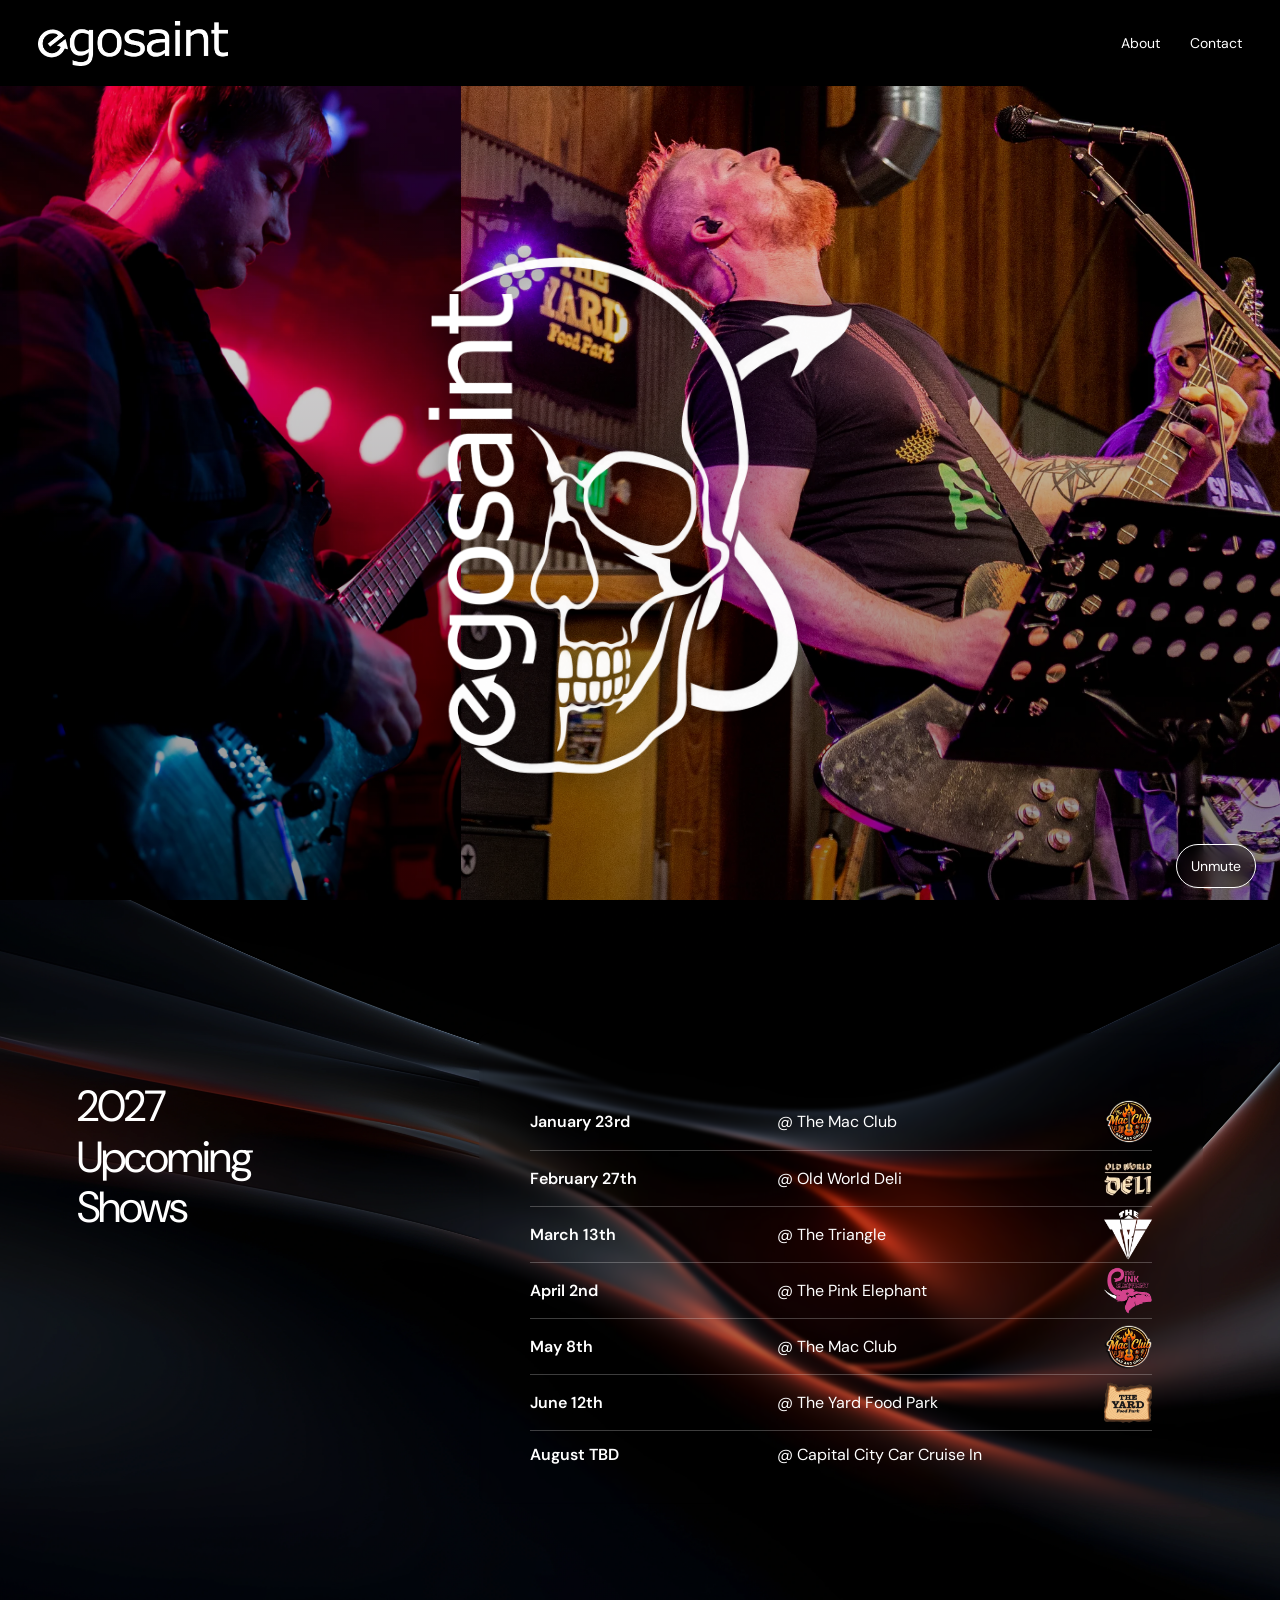
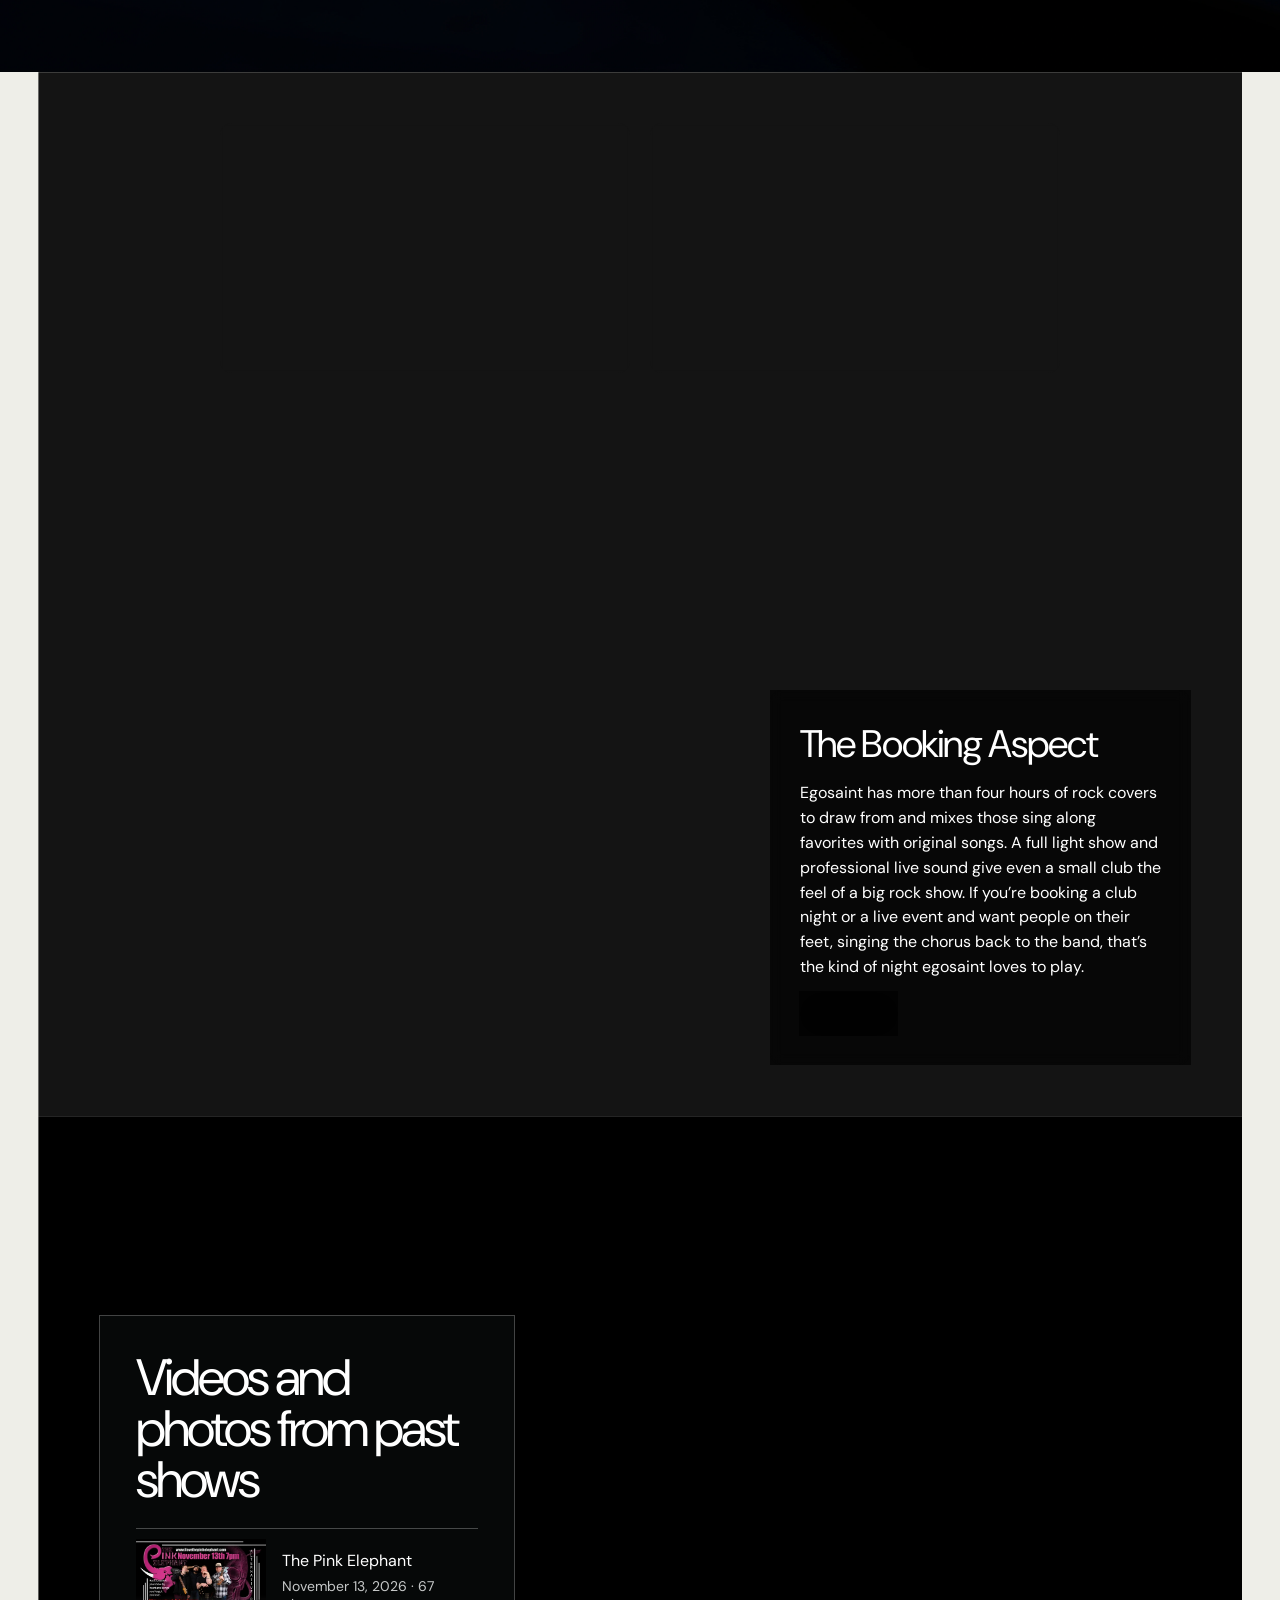
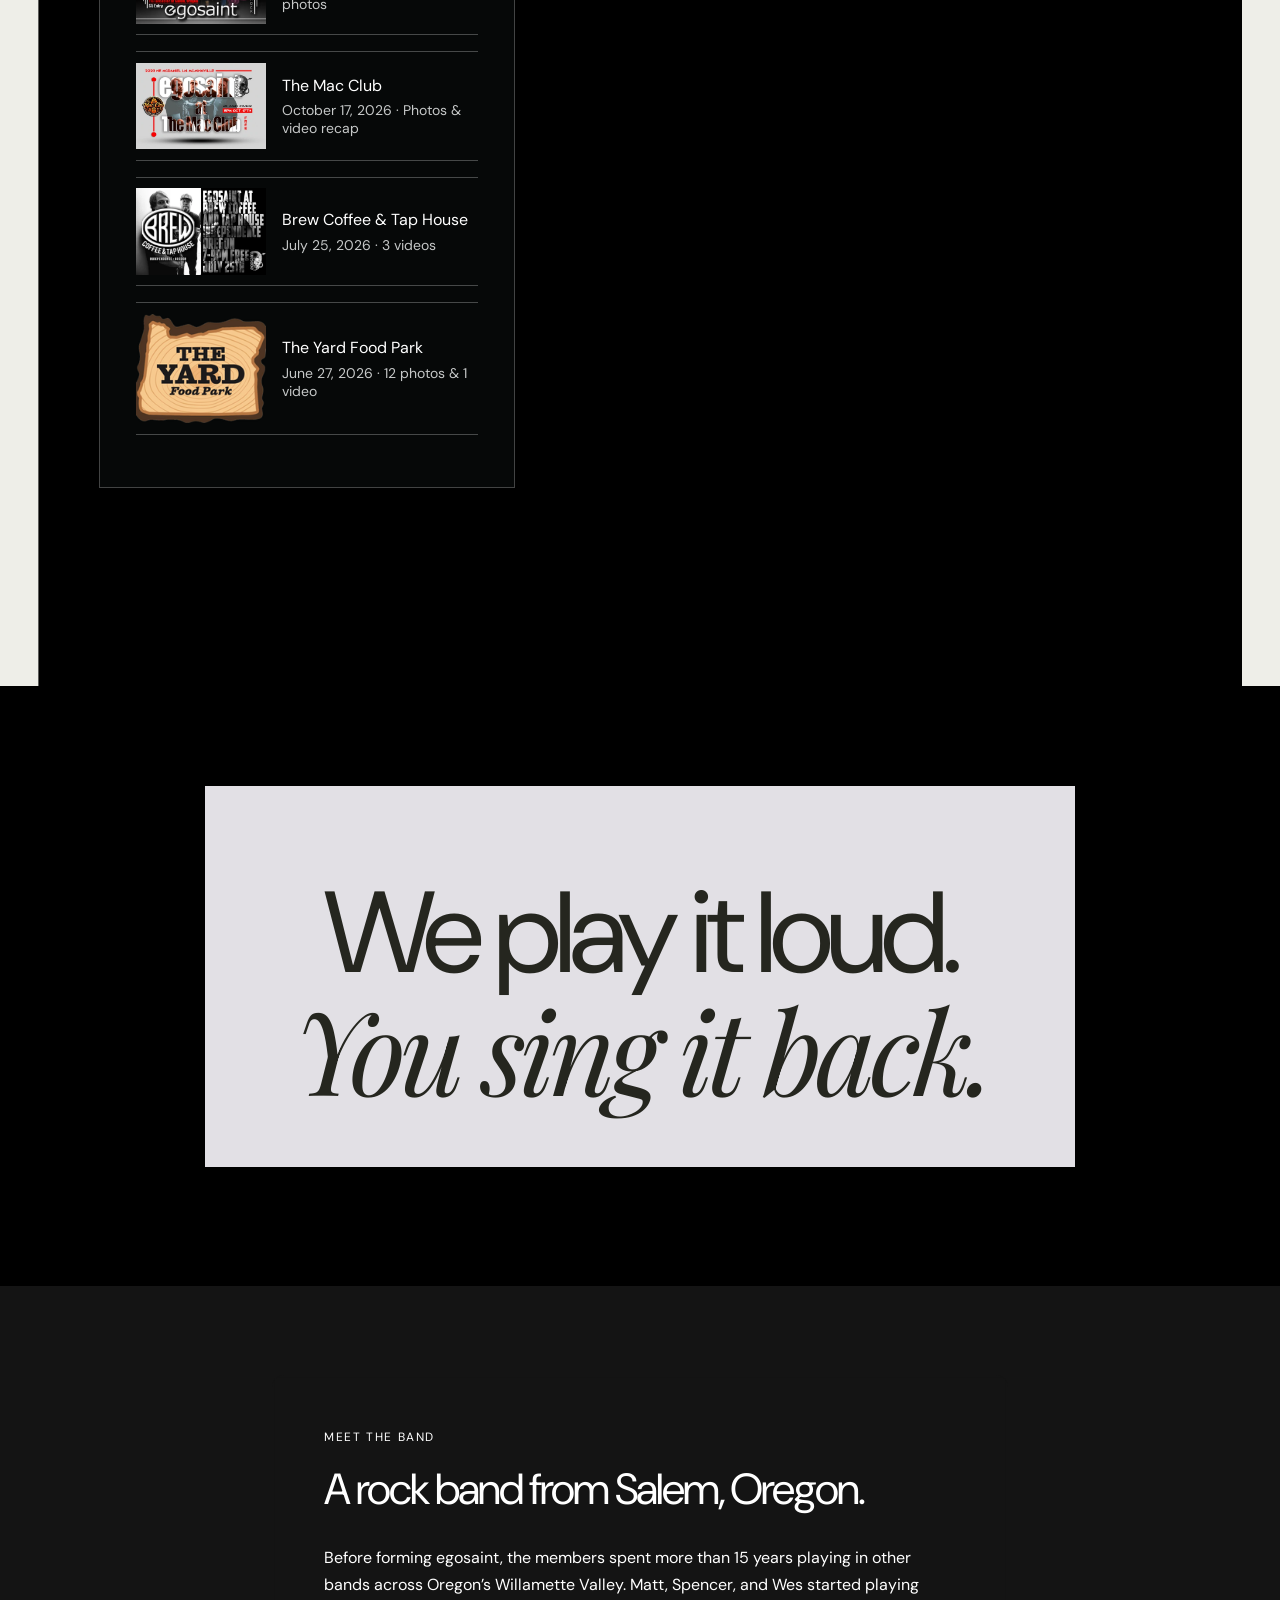
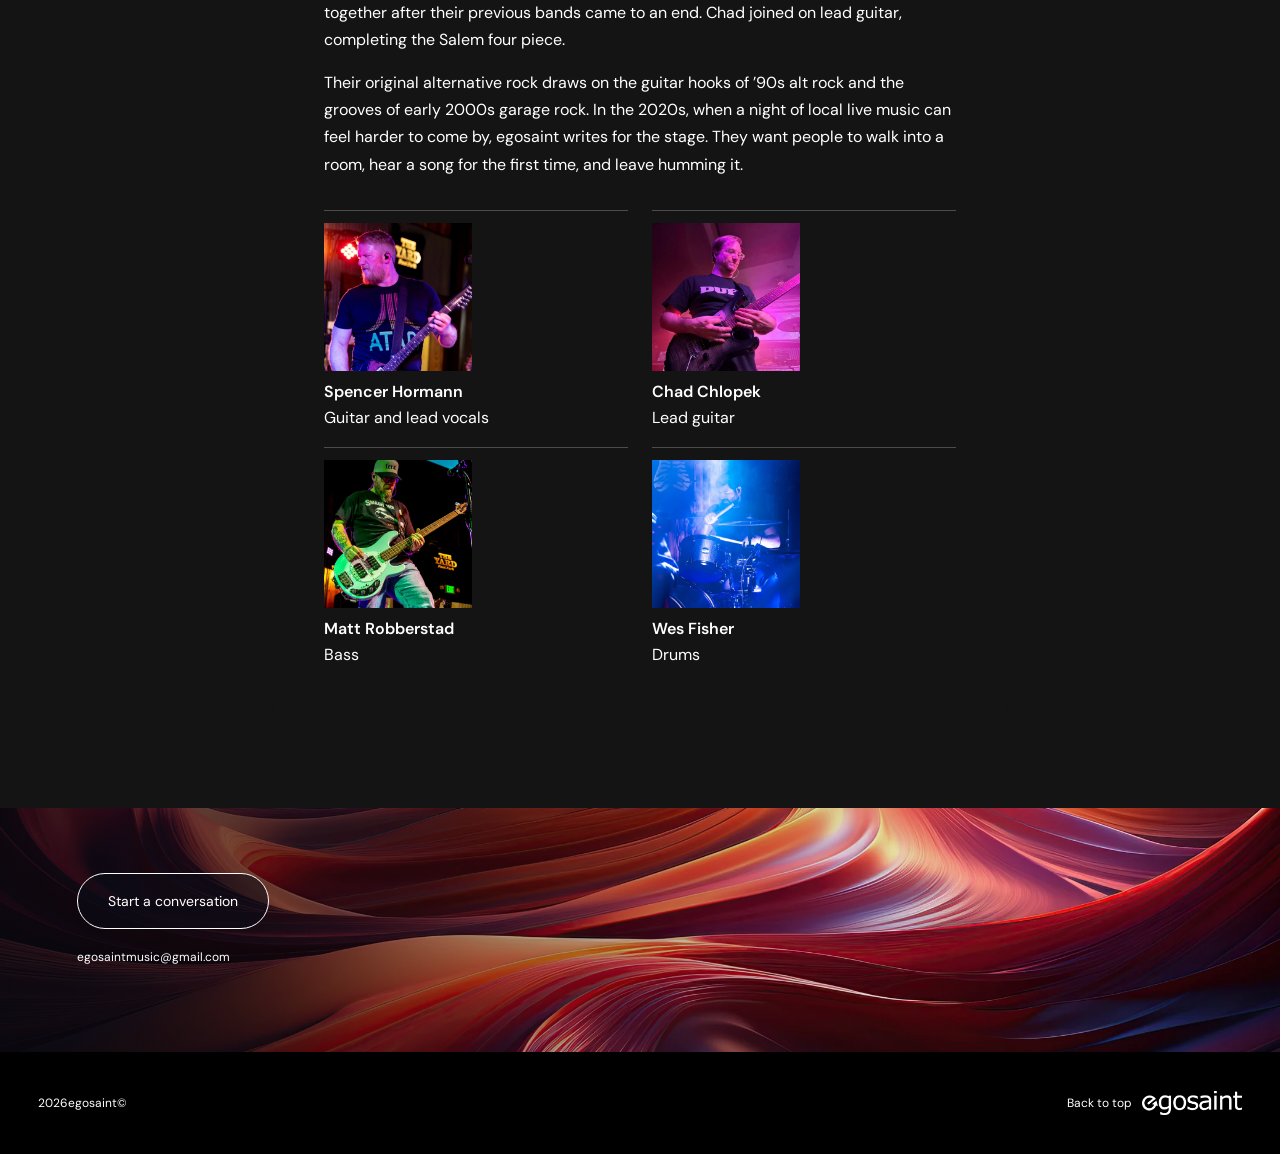
==== index.html @ 454921ef "Use the wave background in the contact section" ====
<!doctype html>
<html lang="en"><head><meta charset="UTF-8"><meta name="viewport" content="width=device-width,initial-scale=1"><meta name="description" content="egosaint — an exploration of image, object and atmosphere. Creative direction and photography portfolio concept."><meta name="theme-color" content="#eeeee8"><title>egosaint — Image & Direction</title><link rel="stylesheet" href="style.css?v=member-photos"><link rel="stylesheet" href="montage.css"><link rel="stylesheet" href="scroll-motion.css?v=contact-waves"></head>
<body>
<header>
  <a class="wordmark" href="#" aria-label="egosaint home" data-reveal="left">
    <span class="header-wordmark" aria-hidden="true"></span>
  </a>
  <nav aria-label="Main navigation" data-reveal="right"><a href="#about">About</a><a href="#contact">Contact</a></nav>
</header>
<audio id="background-music" data-src="audio/epk-music-track.mp3" loop></audio>
<main>
<section class="hero" aria-label="egosaint creative studio">
  <div class="hero-montage" aria-hidden="true">
    <div class="montage-frame montage-opening is-current" data-hold="1450">
      <picture>
        <source media="(max-width: 700px)" srcset="images/mac-club/magenta-guitar-mobile.webp">
        <img src="images/mac-club/magenta-guitar.webp" alt="">
      </picture>
      <picture>
        <source media="(max-width: 700px)" srcset="images/mac-club/violet-drums-mobile.webp">
        <img src="images/mac-club/violet-drums.webp" alt="" fetchpriority="high">
      </picture>
    </div>
    <div class="montage-frame montage-red" data-hold="1250">
      <picture>
        <source media="(max-width: 700px)" data-srcset="images/live/red-guitar-mobile.webp">
        <img data-src="images/live/red-guitar.webp" alt="">
      </picture>
      <picture>
        <source media="(max-width: 700px)" data-srcset="images/live/lean-back-mobile.webp">
        <img data-src="images/live/lean-back.webp" alt="">
      </picture>
    </div>
    <div class="montage-frame montage-split" data-hold="1100">
      <picture>
        <source media="(max-width: 700px)" data-srcset="images/mac-club/amber-vocal-mobile.webp">
        <img data-src="images/mac-club/amber-vocal.webp" alt="">
      </picture>
      <picture>
        <source media="(max-width: 700px)" data-srcset="images/mac-club/magenta-bass-mobile.webp">
        <img data-src="images/mac-club/magenta-bass.webp" alt="">
      </picture>
    </div>
    <div class="montage-frame montage-details" data-hold="1250">
      <picture>
        <source media="(max-width: 700px)" data-srcset="images/live/solo-guitar-mobile.webp">
        <img data-src="images/live/solo-guitar.webp" alt="">
      </picture>
      <picture>
        <source media="(max-width: 700px)" data-srcset="images/live/green-bass-mobile.webp">
        <img data-src="images/live/green-bass.webp" alt="">
      </picture>
      <picture>
        <source media="(max-width: 700px)" data-srcset="images/live/stage-pedals-mobile.webp">
        <img data-src="images/live/stage-pedals.webp" alt="">
      </picture>
    </div>
    <div class="montage-frame montage-wide" data-hold="1300">
      <picture>
        <source media="(max-width: 700px)" data-srcset="images/mac-club/violet-stage-mobile.webp">
        <img data-src="images/mac-club/violet-stage.webp" alt="">
      </picture>
    </div>
    <div class="montage-frame montage-yard" data-hold="1250">
      <picture>
        <source media="(max-width: 700px)" data-srcset="images/live/yard-stage-mobile.webp">
        <img data-src="images/live/yard-stage.webp" alt="">
      </picture>
    </div>
    <div class="montage-frame montage-triptych" data-hold="1500">
      <picture>
        <source media="(max-width: 700px)" data-srcset="images/mac-club/pedalboard-mobile.webp">
        <img data-src="images/mac-club/pedalboard.webp" alt="">
      </picture>
      <picture>
        <source media="(max-width: 700px)" data-srcset="images/mac-club/monochrome-vocal-mobile.webp">
        <img data-src="images/mac-club/monochrome-vocal.webp" alt="">
      </picture>
      <picture>
        <source media="(max-width: 700px)" data-srcset="images/mac-club/red-strings-mobile.webp">
        <img data-src="images/mac-club/red-strings.webp" alt="">
      </picture>
    </div>
    <div class="montage-frame montage-rhythm" data-hold="1250">
      <picture>
        <source media="(max-width: 700px)" data-srcset="images/live/drummer-portrait-mobile.webp">
        <img data-src="images/live/drummer-portrait.webp" alt="">
      </picture>
      <picture>
        <source media="(max-width: 700px)" data-srcset="images/live/bass-vocal-mobile.webp">
        <img data-src="images/live/bass-vocal.webp" alt="">
      </picture>
    </div>
    <div class="montage-frame montage-blue" data-hold="1100">
      <picture>
        <source media="(max-width: 700px)" data-srcset="images/mac-club/blue-drums-mobile.webp">
        <img data-src="images/mac-club/blue-drums.webp" alt="">
      </picture>
      <picture>
        <source media="(max-width: 700px)" data-srcset="images/mac-club/blue-vocal-mobile.webp">
        <img data-src="images/mac-club/blue-vocal.webp" alt="">
      </picture>
    </div>
    <div class="montage-frame montage-portraits" data-hold="1250">
      <picture>
        <source media="(max-width: 700px)" data-srcset="images/live/violet-vocal-mobile.webp">
        <img data-src="images/live/violet-vocal.webp" alt="">
      </picture>
      <picture>
        <source media="(max-width: 700px)" data-srcset="images/live/guitar-and-bass-mobile.webp">
        <img data-src="images/live/guitar-and-bass.webp" alt="">
      </picture>
      <picture>
        <source media="(max-width: 700px)" data-srcset="images/live/blue-magenta-vocal-mobile.webp">
        <img data-src="images/live/blue-magenta-vocal.webp" alt="">
      </picture>
    </div>
    <div class="montage-frame montage-finale" data-hold="1150">
      <picture>
        <source media="(max-width: 700px)" data-srcset="images/mac-club/blue-stage-mobile.webp">
        <img data-src="images/mac-club/blue-stage.webp" alt="">
      </picture>
      <picture>
        <source media="(max-width: 700px)" data-srcset="images/mac-club/magenta-stage-mobile.webp">
        <img data-src="images/mac-club/magenta-stage.webp" alt="">
      </picture>
    </div>
    <div class="montage-frame montage-encore" data-hold="1250">
      <picture>
        <source media="(max-width: 700px)" data-srcset="images/live/stage-and-crowd-mobile.webp">
        <img data-src="images/live/stage-and-crowd.webp" alt="">
      </picture>
      <picture>
        <source media="(max-width: 700px)" data-srcset="images/live/guitar-duet-mobile.webp">
        <img data-src="images/live/guitar-duet.webp" alt="">
      </picture>
    </div>
  </div>
  <div class="hero-title">
    <h1 data-reveal="top">
      <span class="sr-only">egosaint</span>
      <span class="skull-logo" aria-hidden="true"></span>
    </h1>
  </div>
  <button type="button" class="hero-audio" hidden>Unmute</button>
</section>
<section id="shows" class="intro" aria-labelledby="shows-title">
  <h2 id="shows-title" data-reveal="left"><span>2027</span> <span>Upcoming</span> <span>Shows</span></h2>
  <ul class="show-schedule motion-panel" role="list">
    <li class="show-with-logo" data-reveal><strong>January 23rd</strong> <span>@ The Mac Club</span> <img class="venue-logo" src="images/mac-club-venue.png" width="168" height="154" alt="" loading="lazy"></li>
    <li class="show-with-logo" data-reveal><strong>February 27th</strong> <span>@ Old World Deli</span> <img class="venue-logo" src="images/old-world-deli-venue.png" width="310" height="220" alt="" loading="lazy"></li>
    <li class="show-with-logo" data-reveal><strong>March 13th</strong> <span>@ The Triangle</span> <img class="venue-logo" src="images/triangle-venue.png" width="170" height="180" alt="" loading="lazy"></li>
    <li class="show-with-logo" data-reveal><strong>April 2nd</strong> <span>@ The Pink Elephant</span> <img class="venue-logo" src="images/pink-elephant-venue.png" width="168" height="163" alt="" loading="lazy"></li>
    <li class="show-with-logo" data-reveal><strong>May 8th</strong> <span>@ The Mac Club</span> <img class="venue-logo" src="images/mac-club-venue.png" width="168" height="154" alt="" loading="lazy"></li>
    <li class="show-with-logo" data-reveal><strong>June 12th</strong> <span>@ The Yard Food Park</span> <img class="venue-logo" src="images/yard-food-park-venue.png" width="168" height="142" alt="" loading="lazy"></li>
    <li data-reveal><strong>August TBD</strong> <span>@ Capital City Car Cruise In</span></li>
  </ul>
</section>
<section id="work" class="band-section fixed-photo-section" aria-labelledby="band-bio-title">
  <picture class="band-portrait">
    <img src="images/band-portrait-1858-1920.webp" srcset="images/band-portrait-1858-1050.webp 1050w, images/band-portrait-1858-1920.webp 1920w" sizes="100vw" width="1920" height="2880" loading="lazy" decoding="async" alt="Black-and-white portrait of the four members of egosaint in a hallway">
  </picture>
  <div class="band-links">
    <div class="band-link-card" data-reveal="left">
      <p>Follow us for show announcements, photos from recent gigs, and live performance videos.</p>
      <ul class="band-icon-links" aria-label="egosaint social media" role="list">
        <li>
          <a class="icon-facebook" href="https://www.facebook.com/egosaintMusic" aria-label="egosaint on Facebook" target="_blank" rel="noopener">
            <svg viewBox="0 0 24 24" aria-hidden="true" focusable="false" fill="currentColor">
              <path d="M14 22v-9h3l.5-3.5H14V7.25c0-1 .3-1.75 1.75-1.75h1.9V2.36a24 24 0 0 0-2.77-.15c-2.75 0-4.63 1.68-4.63 4.76V9.5H7.14V13h3.11v9z"/>
            </svg>
          </a>
        </li>
        <li>
          <a class="icon-instagram" href="https://www.instagram.com/egosaintmusic/" aria-label="egosaint on Instagram" target="_blank" rel="noopener">
            <svg viewBox="0 0 24 24" aria-hidden="true" focusable="false" fill="none" stroke="currentColor" stroke-width="1.8">
              <rect x="3" y="3" width="18" height="18" rx="5"/>
              <circle cx="12" cy="12" r="4"/>
              <circle cx="17.5" cy="6.6" r="1" fill="currentColor" stroke="none"/>
            </svg>
          </a>
        </li>
        <li>
          <a class="icon-youtube" href="https://www.youtube.com/@egosaintmusic" aria-label="egosaint on YouTube" target="_blank" rel="noopener">
            <svg viewBox="0 0 24 24" aria-hidden="true" focusable="false" fill="currentColor">
              <path fill-rule="evenodd" d="M22.6 7.25a2.9 2.9 0 0 0-2.05-2.06C18.74 4.7 12 4.7 12 4.7s-6.74 0-8.55.49A2.9 2.9 0 0 0 1.4 7.25C.93 9.07.93 12 .93 12s0 2.93.47 4.75a2.9 2.9 0 0 0 2.05 2.06c1.81.49 8.55.49 8.55.49s6.74 0 8.55-.49a2.9 2.9 0 0 0 2.05-2.06c.47-1.82.47-4.75.47-4.75s0-2.93-.47-4.75zM9.75 8.8l5.7 3.2-5.7 3.2z"/>
            </svg>
          </a>
        </li>
      </ul>
    </div>
    <div class="band-link-card" data-reveal="right">
      <a id="wolf-like-me" class="single-play" href="audio/wolf-like-me.mp3" data-media="audio" data-title="Wolf Like Me" aria-haspopup="dialog" aria-controls="media-dialog">
        <img src="images/wolf-like-me-cover.webp" width="72" height="72" alt="" loading="lazy">
        <span>Wolf Like Me<small>▶ Play now</small></span>
        <svg class="single-waveform" viewBox="0 0 52 24" aria-hidden="true" focusable="false">
          <path d="M2 9v6 M5 6v12 M8 6v12 M11 4v16 M14 5v14 M17 4v16 M20 3v18 M23 4v16 M26 3v18 M29 5v14 M32 2v20 M35 2v20 M38 3v18 M41 5v14 M44 2v20 M47 2v20 M50 7v10" fill="none" stroke="currentColor" stroke-width="1.8" stroke-linecap="round"/>
        </svg>
      </a>
      <p>Find us on major streaming platforms.</p>
      <ul class="band-icon-links" aria-label="Stream egosaint" role="list">
        <li>
          <a class="icon-spotify" href="https://open.spotify.com/artist/1QNBpsOnZUnfKY1eDHiqng?si=A5PCSaskQiKClLU5-c29pA" aria-label="egosaint on Spotify" target="_blank" rel="noopener">
            <svg viewBox="0 0 24 24" aria-hidden="true" focusable="false" fill="currentColor">
              <path d="M12 0C5.4 0 0 5.4 0 12s5.4 12 12 12 12-5.4 12-12S18.66 0 12 0zm5.521 17.34c-.24.359-.66.48-1.021.24-2.82-1.74-6.36-2.101-10.561-1.141-.418.122-.779-.179-.899-.539-.12-.421.18-.78.54-.9 4.56-1.021 8.52-.6 11.64 1.32.42.18.479.659.301 1.02zm1.44-3.3c-.301.42-.841.6-1.262.3-3.239-1.98-8.159-2.58-11.939-1.38-.479.12-1.02-.12-1.14-.6-.12-.48.12-1.021.6-1.141C9.6 9.9 15 10.561 18.72 12.84c.361.181.54.78.241 1.2zm.12-3.36C15.24 8.4 8.82 8.16 5.16 9.301c-.6.179-1.2-.181-1.38-.721-.18-.601.18-1.2.72-1.381 4.26-1.26 11.28-1.02 15.721 1.621.539.3.719 1.02.419 1.56-.299.421-1.02.599-1.559.3z"/>
            </svg>
          </a>
        </li>
        <li>
          <a class="icon-apple-music" href="https://music.apple.com/us/artist/egosaint/6820780727" aria-label="egosaint on Apple Music" target="_blank" rel="noopener">
            <svg viewBox="0 0 24 24" aria-hidden="true" focusable="false">
              <path fill="currentColor" fill-rule="evenodd" d="M7 1h10a6 6 0 0 1 6 6v10a6 6 0 0 1-6 6H7a6 6 0 0 1-6-6V7a6 6 0 0 1 6-6zm10 4L9 6.7v9.1a3.6 3.6 0 0 0-1.6.1c-1.3.4-2 1.4-1.7 2.4.3 1 1.5 1.5 2.8 1.1 1.1-.3 1.9-1.1 1.9-2.1V9.2l5.2-1.1v6.1a3.6 3.6 0 0 0-1.6.1c-1.3.4-2 1.4-1.7 2.4.3 1 1.5 1.5 2.8 1.1 1.1-.3 1.9-1.1 1.9-2.1V5z"/>
            </svg>
          </a>
        </li>
        <li>
          <a class="icon-amazon-music" href="https://music.amazon.com/albums/B0HN3FTZVS?trackAsin=B0HN3KDW68" aria-label="egosaint on Amazon Music" target="_blank" rel="noopener">
            <svg viewBox="0 0 24 24" aria-hidden="true" focusable="false">
              <path fill="currentColor" fill-rule="evenodd" d="M16.2 12.1c0 1 .4 1.6 1 2.3l-2.3 1.9-1.4-1.5a5.2 5.2 0 0 1-3.9 1.6c-2.4 0-3.8-1.4-3.8-3.5 0-3 2.5-4.1 7-4.2v-.4c0-1.2-.4-1.8-1.6-1.8-1 0-1.7.5-1.9 1.5l-3-.3c.3-2.3 2.2-3.6 5-3.6 3.2 0 4.9 1.4 4.9 4.1v3.9zm-3.4-1.4c-2.6 0-3.6.7-3.6 1.9 0 .8.5 1.3 1.4 1.3 1.4 0 2.2-1 2.2-3.2z"/>
              <path d="M3 18.4c4.8 3.3 10.9 3.7 17.1 1M17.8 18.4c1.6-.6 2.8-.5 3.9 0-.2 1.2-.7 2.2-1.5 3" fill="none" stroke="currentColor" stroke-linecap="round" stroke-linejoin="round" stroke-width="1.3"/>
            </svg>
          </a>
        </li>
        <li>
          <a class="icon-tidal" href="https://tidal.com/track/570002989" aria-label="egosaint on TIDAL" target="_blank" rel="noopener">
            <svg viewBox="0 0 24 24" aria-hidden="true" focusable="false" fill="currentColor">
              <path d="M12 4l4 4-4 4-4-4zM4 4l4 4-4 4-4-4zM20 4l4 4-4 4-4-4zM12 12l4 4-4 4-4-4z"/>
            </svg>
          </a>
        </li>
      </ul>
    </div>
  </div>
  <div class="band-bio">
    <h2 id="band-bio-title" data-reveal="right">The Booking Aspect</h2>
    <p class="band-bio-copy" data-reveal="left">Egosaint has more than four hours of rock covers to draw from and mixes those sing along favorites with original songs. A full light show and professional live sound give even a small club the feel of a big rock show. If you’re booking a club night or a live event and want people on their feet, singing the chorus back to the band, that’s the kind of night egosaint loves to play.</p>
    <button type="button" class="booking-contact" data-open-contact aria-haspopup="dialog" aria-controls="contact-dialog">Contact</button>
  </div>
</section>
<section id="featured-live-set" class="feature live-feature fixed-photo-section" aria-labelledby="media-gallery-title">
  <picture>
    <img src="images/mac-club/featured-stage-2100.webp" srcset="images/mac-club/featured-stage-1302.webp 1302w, images/mac-club/featured-stage-2100.webp 2100w" sizes="100vw" width="2100" height="1400" loading="lazy" decoding="async" alt="egosaint performing under teal and amber stage lights">
  </picture>
  <div class="feature-copy">
    <div class="show-media">
      <h2 id="media-gallery-title" data-reveal="left">Videos and photos from past shows</h2>
      <a id="pink-elephant-show" class="show-cover" data-playlist="pink-playlist" href="images/live/pink-elephant-flyer.webp" data-media="photo" data-title="The Pink Elephant · November 13, 2026" data-alt="Flyer for egosaint at The Pink Elephant in Salem on November 13, 2026 at 7 pm. The band poses with guitars beside a pink elephant. Admission is $5." aria-haspopup="dialog" aria-controls="media-dialog">
        <img src="images/live/pink-elephant-flyer-thumb.webp" width="420" height="275" alt="" loading="lazy">
        <div>The Pink Elephant<small>November 13, 2026 · 67 photos</small></div>
      </a>
      <a id="mac-club-show" class="show-cover" data-playlist="mac-playlist" href="images/mac-club/show-flyer.webp" data-media="photo" data-title="The Mac Club · October 17, 2026" data-alt="egosaint at The Mac Club in McMinnville. October 17, 2026 at 8 pm. Free admission, ages 21 and over." aria-haspopup="dialog" aria-controls="media-dialog">
        <img src="images/mac-club/show-flyer-thumb.webp" width="420" height="280" alt="" loading="lazy">
        <div>The Mac Club<small>October 17, 2026 · Photos &amp; video recap</small></div>
      </a>
      <a id="brew-show" class="show-cover" data-playlist="brew-playlist" href="images/live/brew-flyer.webp" data-media="photo" data-title="Brew Coffee &amp; Tap House · July 25" data-alt="Black-and-white egosaint flyer for Brew Coffee &amp; Tap House in Independence, Oregon. July 25, 7–9 pm, free admission." aria-haspopup="dialog" aria-controls="media-dialog">
        <img src="images/live/brew-flyer-thumb.webp" width="420" height="280" alt="" loading="lazy">
        <div>Brew Coffee &amp; Tap House<small>July 25, 2026 · 3 videos</small></div>
      </a>
      <a id="yard-show" class="show-cover" data-playlist="yard-playlist" href="images/live/yard-stage.webp" data-media="photo" data-title="The Yard Food Park · June 27, 2026" data-alt="egosaint performing at The Yard Food Park" aria-haspopup="dialog" aria-controls="media-dialog">
        <img src="images/yard-food-park-venue.png" width="168" height="142" alt="" loading="lazy">
        <div>The Yard Food Park<small>June 27, 2026 · 12 photos &amp; 1 video</small></div>
      </a>
    </div>
  </div>
</section>
<div class="statement-background">
  <section class="statement motion-panel">
    <h2 data-reveal="left">We play it loud.<br><em>You sing it back.</em></h2>
  </section>
</div>
<section id="about" class="about fixed-photo-section" aria-labelledby="about-title">
  <div class="about-panel">
    <p class="eyebrow" data-reveal="left">Meet the band</p>
    <h2 id="about-title" data-reveal="right">A rock band from Salem, Oregon.</h2>
    <p data-reveal>Before forming egosaint, the members spent more than 15 years playing in other bands across Oregon’s Willamette Valley. Matt, Spencer, and Wes started playing together after their previous bands came to an end. Chad joined on lead guitar, completing the Salem four piece.</p>
    <p data-reveal="left">Their original alternative rock draws on the guitar hooks of ’90s alt rock and the grooves of early 2000s garage rock. In the 2020s, when a night of local live music can feel harder to come by, egosaint writes for the stage. They want people to walk into a room, hear a song for the first time, and leave humming it.</p>
    <dl class="band-lineup" aria-label="Band lineup">
      <div data-reveal="left">
        <dt><img class="member-photo" src="images/members/spencer.webp" width="480" height="480" loading="lazy" alt="">Spencer Hormann</dt>
        <dd>Guitar and lead vocals</dd>
      </div>
      <div data-reveal="right">
        <dt><img class="member-photo" src="images/members/chad.webp" width="480" height="480" loading="lazy" alt="">Chad Chlopek</dt>
        <dd>Lead guitar</dd>
      </div>
      <div data-reveal="left">
        <dt><img class="member-photo" src="images/members/matt.webp" width="480" height="480" loading="lazy" alt="">Matt Robberstad</dt>
        <dd>Bass</dd>
      </div>
      <div data-reveal="right">
        <dt><img class="member-photo" src="images/members/wes.webp?v=zoomed" width="480" height="480" loading="lazy" alt="">Wes Fisher</dt>
        <dd>Drums</dd>
      </div>
    </dl>
  </div>
</section>
<section id="contact" class="contact motion-panel" aria-label="Contact egosaint">
  <button id="contact-button" class="contact-button" data-open-contact aria-haspopup="dialog" aria-controls="contact-dialog" data-reveal="left">Start a conversation</button>
  <p class="contact-note" data-reveal><a href="mailto:egosaintmusic@gmail.com">egosaintmusic@gmail.com</a></p>
</section></main>
<footer>
  <span data-reveal="top">2026egosaint©</span>
  <div class="footer-signature" data-reveal="right">
    <a href="#">Back to top</a>
    <a href="#" aria-label="egosaint home"><img src="images/egosaint-logo-720.webp" width="720" height="171" alt=""></a>
  </div>
</footer>
<dialog id="media-dialog" aria-labelledby="media-title">
  <div class="media-header">
    <h2 id="media-title"></h2>
    <button type="button" class="dialog-close" aria-label="Close media viewer" autofocus>Close ×</button>
  </div>
  <nav class="show-playlist" id="brew-playlist" aria-label="Brew show media" hidden>
    <a href="images/live/brew-flyer.webp" data-media="photo" data-title="Brew Coffee &amp; Tap House · July 25" data-alt="egosaint show flyer for Brew Coffee &amp; Tap House in Independence, Oregon, July 25, 7–9 pm">Show flyer</a>
    <a href="https://egosaintepk.taylor-metal-1153.chatgpt.site/media/brew/low.mp4" data-media="video">Low</a>
    <a href="https://egosaintepk.taylor-metal-1153.chatgpt.site/media/brew/go-with-the-flow.mp4" data-media="video">Go with the Flow</a>
    <a href="https://egosaintepk.taylor-metal-1153.chatgpt.site/media/brew/live-clip.mp4" data-media="video">Brew show clip</a>
  </nav>
  <nav class="show-playlist" id="mac-playlist" aria-label="Mac Club show media" hidden>
    <a href="images/mac-club/show-flyer.webp" data-media="photo" data-title="The Mac Club · October 17, 2026" data-alt="egosaint concert flyer for The Mac Club in McMinnville on October 17, 2026">Show flyer</a>
    <a href="https://egosaintepk.taylor-metal-1153.chatgpt.site/media/mac-club/recap.mp4" data-media="video">Show recap</a>
    <button type="button" id="browse-mac-photos" aria-controls="mac-photos" aria-expanded="false">Browse photos</button>
  </nav>
  <nav class="show-playlist" id="pink-playlist" aria-label="Pink Elephant show media" hidden>
    <a href="images/live/pink-elephant-flyer.webp" data-media="photo" data-title="The Pink Elephant · November 13, 2026" data-alt="egosaint flyer for The Pink Elephant in Salem on November 13, 2026">Show flyer</a>
    <button type="button" id="browse-pink-photos" aria-controls="pink-photos" aria-expanded="false">Browse photos</button>
  </nav>
  <nav class="show-playlist" id="yard-playlist" aria-label="The Yard show media" hidden>
    <a href="https://egosaintepk.taylor-metal-1153.chatgpt.site/media/yard/live.mp4" data-media="video" data-title="egosaint live at The Yard · June 27, 2026">Watch video</a>
    <button type="button" aria-controls="yard-photos" aria-expanded="false">Browse photos</button>
  </nav>
  <div id="yard-photos" class="photo-grid" data-title="Photos from The Yard Food Park" hidden>
    <a href="images/live/drummer-portrait.webp" data-media="photo" data-playlist="yard-playlist" data-title="Wes at the drums under purple stage lights"><img loading="lazy" decoding="async" src="images/yard/drummer-portrait-thumb.webp" alt="Wes at the drums under purple stage lights"></a>
    <a href="images/live/bass-vocal.webp" data-media="photo" data-playlist="yard-playlist" data-title="Matt singing into the microphone"><img loading="lazy" decoding="async" src="images/yard/bass-vocal-thumb.webp" alt="Matt singing into the microphone"></a>
    <a href="images/live/lean-back.webp" data-media="photo" data-playlist="yard-playlist" data-title="Spencer leaning back on guitar with Matt behind him"><img loading="lazy" decoding="async" src="images/yard/lean-back-thumb.webp" alt="Spencer leaning back on guitar with Matt behind him"></a>
    <a href="images/live/stage-pedals.webp" data-media="photo" data-playlist="yard-playlist" data-title="Guitar pedals and cables at the front of the stage"><img loading="lazy" decoding="async" src="images/yard/stage-pedals-thumb.webp" alt="Guitar pedals and cables at the front of the stage"></a>
    <a href="images/live/green-bass.webp" data-media="photo" data-playlist="yard-playlist" data-title="Matt playing bass under green stage lights"><img loading="lazy" decoding="async" src="images/yard/green-bass-thumb.webp" alt="Matt playing bass under green stage lights"></a>
    <a href="images/live/guitar-and-bass.webp" data-media="photo" data-playlist="yard-playlist" data-title="Spencer and Matt playing side by side"><img loading="lazy" decoding="async" src="images/yard/guitar-and-bass-thumb.webp" alt="Spencer and Matt playing side by side"></a>
    <a href="images/live/stage-and-crowd.webp" data-media="photo" data-playlist="yard-playlist" data-title="egosaint onstage with the audience in the foreground"><img loading="lazy" decoding="async" src="images/yard/stage-and-crowd-thumb.webp" alt="egosaint onstage with the audience in the foreground"></a>
    <a href="images/live/guitar-duet.webp" data-media="photo" data-playlist="yard-playlist" data-title="Chad and Spencer facing each other with Wes on drums"><img loading="lazy" decoding="async" src="images/yard/guitar-duet-thumb.webp" alt="Chad and Spencer facing each other with Wes on drums"></a>
    <a href="images/live/blue-magenta-vocal.webp" data-media="photo" data-playlist="yard-playlist" data-title="Spencer singing under blue and magenta lights"><img loading="lazy" decoding="async" src="images/yard/blue-magenta-vocal-thumb.webp" alt="Spencer singing under blue and magenta lights"></a>
    <a href="images/live/solo-guitar.webp" data-media="photo" data-playlist="yard-playlist" data-title="Chad playing guitar beneath the stage lights"><img loading="lazy" decoding="async" src="images/yard/solo-guitar-thumb.webp" alt="Chad playing guitar beneath the stage lights"></a>
    <a href="images/live/yard-stage.webp" data-media="photo" data-playlist="yard-playlist" data-title="All four members of egosaint performing at The Yard"><img loading="lazy" decoding="async" src="images/yard/yard-stage-thumb.webp" alt="All four members of egosaint performing at The Yard"></a>
    <a href="images/live/violet-vocal.webp" data-media="photo" data-playlist="yard-playlist" data-title="Spencer at the microphone under violet lights"><img loading="lazy" decoding="async" src="images/yard/violet-vocal-thumb.webp" alt="Spencer at the microphone under violet lights"></a>
  </div>
  <div id="pink-photos" class="photo-grid" data-title="Photos from The Pink Elephant" hidden>
    <a href="images/pink-elephant/show-01.jpg" data-media="photo" data-playlist="pink-playlist" data-title="The stage in violet light"><img loading="lazy" decoding="async" src="images/pink-elephant/show-01-thumb.webp" alt="The stage in violet light"></a>
    <a href="images/pink-elephant/show-02.jpg" data-media="photo" data-playlist="pink-playlist" data-title="Guitarist at the edge of the stage"><img loading="lazy" decoding="async" src="images/pink-elephant/show-02-thumb.webp" alt="Guitarist at the edge of the stage"></a>
    <a href="images/pink-elephant/show-03.jpg" data-media="photo" data-playlist="pink-playlist" data-title="Guitar solo under amber lights"><img loading="lazy" decoding="async" src="images/pink-elephant/show-03-thumb.webp" alt="Guitar solo under amber lights"></a>
    <a href="images/pink-elephant/show-04.jpg" data-media="photo" data-playlist="pink-playlist" data-title="Front line under red and green lights"><img loading="lazy" decoding="async" src="images/pink-elephant/show-04-thumb.webp" alt="Front line under red and green lights"></a>
    <a href="images/pink-elephant/show-05.jpg" data-media="photo" data-playlist="pink-playlist" data-title="The band seen from stage right"><img loading="lazy" decoding="async" src="images/pink-elephant/show-05-thumb.webp" alt="The band seen from stage right"></a>
    <a href="images/pink-elephant/show-06.jpg" data-media="photo" data-playlist="pink-playlist" data-title="Bassist beside the center microphone"><img loading="lazy" decoding="async" src="images/pink-elephant/show-06-thumb.webp" alt="Bassist beside the center microphone"></a>
    <a href="images/pink-elephant/show-07.jpg" data-media="photo" data-playlist="pink-playlist" data-title="Bass guitar under red spotlights"><img loading="lazy" decoding="async" src="images/pink-elephant/show-07-thumb.webp" alt="Bass guitar under red spotlights"></a>
    <a href="images/pink-elephant/show-08.jpg" data-media="photo" data-playlist="pink-playlist" data-title="The bassist and the front-row stage monitor"><img loading="lazy" decoding="async" src="images/pink-elephant/show-08-thumb.webp" alt="The bassist and the front-row stage monitor"></a>
    <a href="images/pink-elephant/show-09.jpg" data-media="photo" data-playlist="pink-playlist" data-title="A side view of the drum kit"><img loading="lazy" decoding="async" src="images/pink-elephant/show-09-thumb.webp" alt="A side view of the drum kit"></a>
    <a href="images/pink-elephant/show-10.jpg" data-media="photo" data-playlist="pink-playlist" data-title="Guitarist in front of the glowing screen"><img loading="lazy" decoding="async" src="images/pink-elephant/show-10-thumb.webp" alt="Guitarist in front of the glowing screen"></a>
    <a href="images/pink-elephant/show-11.jpg" data-media="photo" data-playlist="pink-playlist" data-title="Guitar close-up in amber light"><img loading="lazy" decoding="async" src="images/pink-elephant/show-11-thumb.webp" alt="Guitar close-up in amber light"></a>
    <a href="images/pink-elephant/show-12.jpg" data-media="photo" data-playlist="pink-playlist" data-title="Drums under blue lights"><img loading="lazy" decoding="async" src="images/pink-elephant/show-12-thumb.webp" alt="Drums under blue lights"></a>
    <a href="images/pink-elephant/show-13.jpg" data-media="photo" data-playlist="pink-playlist" data-title="Full band under blue and pink lights"><img loading="lazy" decoding="async" src="images/pink-elephant/show-13-thumb.webp" alt="Full band under blue and pink lights"></a>
    <a href="images/pink-elephant/show-14.jpg" data-media="photo" data-playlist="pink-playlist" data-title="Three guitars across the front of the stage"><img loading="lazy" decoding="async" src="images/pink-elephant/show-14-thumb.webp" alt="Three guitars across the front of the stage"></a>
    <a href="images/pink-elephant/show-15.jpg" data-media="photo" data-playlist="pink-playlist" data-title="A wide view from the front row"><img loading="lazy" decoding="async" src="images/pink-elephant/show-15-thumb.webp" alt="A wide view from the front row"></a>
    <a href="images/pink-elephant/show-16.jpg" data-media="photo" data-playlist="pink-playlist" data-title="Guitarist under teal lights"><img loading="lazy" decoding="async" src="images/pink-elephant/show-16-thumb.webp" alt="Guitarist under teal lights"></a>
    <a href="images/pink-elephant/show-17.jpg" data-media="photo" data-playlist="pink-playlist" data-title="Singer on guitar under red lights"><img loading="lazy" decoding="async" src="images/pink-elephant/show-17-thumb.webp" alt="Singer on guitar under red lights"></a>
    <a href="images/pink-elephant/show-18.jpg" data-media="photo" data-playlist="pink-playlist" data-title="Guitar and bass side by side"><img loading="lazy" decoding="async" src="images/pink-elephant/show-18-thumb.webp" alt="Guitar and bass side by side"></a>
    <a href="images/pink-elephant/show-19.jpg" data-media="photo" data-playlist="pink-playlist" data-title="Guitar solo in red light"><img loading="lazy" decoding="async" src="images/pink-elephant/show-19-thumb.webp" alt="Guitar solo in red light"></a>
    <a href="images/pink-elephant/show-20.jpg" data-media="photo" data-playlist="pink-playlist" data-title="Low-angle view of the guitarist"><img loading="lazy" decoding="async" src="images/pink-elephant/show-20-thumb.webp" alt="Low-angle view of the guitarist"></a>
    <a href="images/pink-elephant/show-21.jpg" data-media="photo" data-playlist="pink-playlist" data-title="Guitarist and drum kit under green lights"><img loading="lazy" decoding="async" src="images/pink-elephant/show-21-thumb.webp" alt="Guitarist and drum kit under green lights"></a>
    <a href="images/pink-elephant/show-22.jpg" data-media="photo" data-playlist="pink-playlist" data-title="Guitarist looking down at the fretboard"><img loading="lazy" decoding="async" src="images/pink-elephant/show-22-thumb.webp" alt="Guitarist looking down at the fretboard"></a>
    <a href="images/pink-elephant/show-23.jpg" data-media="photo" data-playlist="pink-playlist" data-title="Two guitarists in the green spotlight"><img loading="lazy" decoding="async" src="images/pink-elephant/show-23-thumb.webp" alt="Two guitarists in the green spotlight"></a>
    <a href="images/pink-elephant/show-24.jpg" data-media="photo" data-playlist="pink-playlist" data-title="Drummer framed by cymbals"><img loading="lazy" decoding="async" src="images/pink-elephant/show-24-thumb.webp" alt="Drummer framed by cymbals"></a>
    <a href="images/pink-elephant/show-25.jpg" data-media="photo" data-playlist="pink-playlist" data-title="Blue-lit stage seen from the room"><img loading="lazy" decoding="async" src="images/pink-elephant/show-25-thumb.webp" alt="Blue-lit stage seen from the room"></a>
    <a href="images/pink-elephant/show-26.jpg" data-media="photo" data-playlist="pink-playlist" data-title="The band under teal lights, seen from the floor"><img loading="lazy" decoding="async" src="images/pink-elephant/show-26-thumb.webp" alt="The band under teal lights, seen from the floor"></a>
    <a href="images/pink-elephant/show-27.jpg" data-media="photo" data-playlist="pink-playlist" data-title="A tall view over the crowd toward the violet stage"><img loading="lazy" decoding="async" src="images/pink-elephant/show-27-thumb.webp" alt="A tall view over the crowd toward the violet stage"></a>
    <a href="images/pink-elephant/show-28.jpg" data-media="photo" data-playlist="pink-playlist" data-title="Front line beneath the blue and green lights"><img loading="lazy" decoding="async" src="images/pink-elephant/show-28-thumb.webp" alt="Front line beneath the blue and green lights"></a>
    <a href="images/pink-elephant/show-29.jpg" data-media="photo" data-playlist="pink-playlist" data-title="The stage seen from a dark corner of the room"><img loading="lazy" decoding="async" src="images/pink-elephant/show-29-thumb.webp" alt="The stage seen from a dark corner of the room"></a>
    <a href="images/pink-elephant/show-30.jpg" data-media="photo" data-playlist="pink-playlist" data-title="Blue lights across the stage"><img loading="lazy" decoding="async" src="images/pink-elephant/show-30-thumb.webp" alt="Blue lights across the stage"></a>
    <a href="images/pink-elephant/show-31.jpg" data-media="photo" data-playlist="pink-playlist" data-title="Blue stage lights across the bar"><img loading="lazy" decoding="async" src="images/pink-elephant/show-31-thumb.webp" alt="Blue stage lights across the bar"></a>
    <a href="images/pink-elephant/show-32.jpg" data-media="photo" data-playlist="pink-playlist" data-title="At the front of the stage beneath the spotlights"><img loading="lazy" decoding="async" src="images/pink-elephant/show-32-thumb.webp" alt="At the front of the stage beneath the spotlights"></a>
    <a href="images/pink-elephant/show-33.jpg" data-media="photo" data-playlist="pink-playlist" data-title="The band seen from the far side of the room"><img loading="lazy" decoding="async" src="images/pink-elephant/show-33-thumb.webp" alt="The band seen from the far side of the room"></a>
    <a href="images/pink-elephant/show-34.jpg" data-media="photo" data-playlist="pink-playlist" data-title="A wide view of the stage through the haze"><img loading="lazy" decoding="async" src="images/pink-elephant/show-34-thumb.webp" alt="A wide view of the stage through the haze"></a>
    <a href="images/pink-elephant/show-35.jpg" data-media="photo" data-playlist="pink-playlist" data-title="Audience silhouettes in deep blue light"><img loading="lazy" decoding="async" src="images/pink-elephant/show-35-thumb.webp" alt="Audience silhouettes in deep blue light"></a>
    <a href="images/pink-elephant/show-36.jpg" data-media="photo" data-playlist="pink-playlist" data-title="Purple spotlights over the band and crowd"><img loading="lazy" decoding="async" src="images/pink-elephant/show-36-thumb.webp" alt="Purple spotlights over the band and crowd"></a>
    <a href="images/pink-elephant/show-37.jpg" data-media="photo" data-playlist="pink-playlist" data-title="A view over the audience toward the drum kit"><img loading="lazy" decoding="async" src="images/pink-elephant/show-37-thumb.webp" alt="A view over the audience toward the drum kit"></a>
    <a href="images/pink-elephant/show-38.jpg" data-media="photo" data-playlist="pink-playlist" data-title="Red lights falling across the stage and crowd"><img loading="lazy" decoding="async" src="images/pink-elephant/show-38-thumb.webp" alt="Red lights falling across the stage and crowd"></a>
    <a href="images/pink-elephant/show-39.jpg" data-media="photo" data-playlist="pink-playlist" data-title="The band beneath a row of white spotlights"><img loading="lazy" decoding="async" src="images/pink-elephant/show-39-thumb.webp" alt="The band beneath a row of white spotlights"></a>
    <a href="images/pink-elephant/show-40.jpg" data-media="photo" data-playlist="pink-playlist" data-title="Guitars and drums under warm stage lights"><img loading="lazy" decoding="async" src="images/pink-elephant/show-40-thumb.webp" alt="Guitars and drums under warm stage lights"></a>
    <a href="images/pink-elephant/show-41.jpg" data-media="photo" data-playlist="pink-playlist" data-title="A phone raised toward the red-lit stage"><img loading="lazy" decoding="async" src="images/pink-elephant/show-41-thumb.webp" alt="A phone raised toward the red-lit stage"></a>
    <a href="images/pink-elephant/show-42.jpg" data-media="photo" data-playlist="pink-playlist" data-title="Watching the set from behind the crowd"><img loading="lazy" decoding="async" src="images/pink-elephant/show-42-thumb.webp" alt="Watching the set from behind the crowd"></a>
    <a href="images/pink-elephant/show-43.jpg" data-media="photo" data-playlist="pink-playlist" data-title="Green lights over the guitarists and drummer"><img loading="lazy" decoding="async" src="images/pink-elephant/show-43-thumb.webp" alt="Green lights over the guitarists and drummer"></a>
    <a href="images/pink-elephant/show-44.jpg" data-media="photo" data-playlist="pink-playlist" data-title="Blue stage lights seen from outside"><img loading="lazy" decoding="async" src="images/pink-elephant/show-44-thumb.webp" alt="Blue stage lights seen from outside"></a>
    <a href="images/pink-elephant/show-45.jpg" data-media="photo" data-playlist="pink-playlist" data-title="The band framed by the darkened room"><img loading="lazy" decoding="async" src="images/pink-elephant/show-45-thumb.webp" alt="The band framed by the darkened room"></a>
    <a href="images/pink-elephant/show-46.jpg" data-media="photo" data-playlist="pink-playlist" data-title="The stage in a pool of warm light"><img loading="lazy" decoding="async" src="images/pink-elephant/show-46-thumb.webp" alt="The stage in a pool of warm light"></a>
    <a href="images/pink-elephant/show-47.jpg" data-media="photo" data-playlist="pink-playlist" data-title="The front line playing under blue lights"><img loading="lazy" decoding="async" src="images/pink-elephant/show-47-thumb.webp" alt="The front line playing under blue lights"></a>
    <a href="images/pink-elephant/show-48.jpg" data-media="photo" data-playlist="pink-playlist" data-title="Looking along the blue-lit venue windows"><img loading="lazy" decoding="async" src="images/pink-elephant/show-48-thumb.webp" alt="Looking along the blue-lit venue windows"></a>
    <a href="images/pink-elephant/show-49.jpg" data-media="photo" data-playlist="pink-playlist" data-title="A listener close to the band at the front of the stage"><img loading="lazy" decoding="async" src="images/pink-elephant/show-49-thumb.webp" alt="A listener close to the band at the front of the stage"></a>
    <a href="images/pink-elephant/show-50.jpg" data-media="photo" data-playlist="pink-playlist" data-title="The whole stage washed in red"><img loading="lazy" decoding="async" src="images/pink-elephant/show-50-thumb.webp" alt="The whole stage washed in red"></a>
    <a href="images/pink-elephant/show-51.jpg" data-media="photo" data-playlist="pink-playlist" data-title="Guitars and drums beneath cool white lights"><img loading="lazy" decoding="async" src="images/pink-elephant/show-51-thumb.webp" alt="Guitars and drums beneath cool white lights"></a>
    <a href="images/pink-elephant/show-52.jpg" data-media="photo" data-playlist="pink-playlist" data-title="An audience silhouette with a hand in the air"><img loading="lazy" decoding="async" src="images/pink-elephant/show-52-thumb.webp" alt="An audience silhouette with a hand in the air"></a>
    <a href="images/pink-elephant/show-53.jpg" data-media="photo" data-playlist="pink-playlist" data-title="The crowd gathered beneath the ceiling lights"><img loading="lazy" decoding="async" src="images/pink-elephant/show-53-thumb.webp" alt="The crowd gathered beneath the ceiling lights"></a>
    <a href="images/pink-elephant/show-54.jpg" data-media="photo" data-playlist="pink-playlist" data-title="A guitar, the drum kit, and a figure at the stage edge"><img loading="lazy" decoding="async" src="images/pink-elephant/show-54-thumb.webp" alt="A guitar, the drum kit, and a figure at the stage edge"></a>
    <a href="images/pink-elephant/show-55.jpg" data-media="photo" data-playlist="pink-playlist" data-title="The guitarists flanking the center microphone"><img loading="lazy" decoding="async" src="images/pink-elephant/show-55-thumb.webp" alt="The guitarists flanking the center microphone"></a>
    <a href="images/pink-elephant/show-56.jpg" data-media="photo" data-playlist="pink-playlist" data-title="A raised arm beneath the blue stage lights"><img loading="lazy" decoding="async" src="images/pink-elephant/show-56-thumb.webp" alt="A raised arm beneath the blue stage lights"></a>
    <a href="images/pink-elephant/show-57.jpg" data-media="photo" data-playlist="pink-playlist" data-title="Red and amber lights over the band"><img loading="lazy" decoding="async" src="images/pink-elephant/show-57-thumb.webp" alt="Red and amber lights over the band"></a>
    <a href="images/pink-elephant/show-58.jpg" data-media="photo" data-playlist="pink-playlist" data-title="A side view across the warm-lit stage"><img loading="lazy" decoding="async" src="images/pink-elephant/show-58-thumb.webp" alt="A side view across the warm-lit stage"></a>
    <a href="images/pink-elephant/show-59.jpg" data-media="photo" data-playlist="pink-playlist" data-title="A wide view through blue and amber haze"><img loading="lazy" decoding="async" src="images/pink-elephant/show-59-thumb.webp" alt="A wide view through blue and amber haze"></a>
    <a href="images/pink-elephant/show-60.jpg" data-media="photo" data-playlist="pink-playlist" data-title="The band lined up beneath white lights"><img loading="lazy" decoding="async" src="images/pink-elephant/show-60-thumb.webp" alt="The band lined up beneath white lights"></a>
    <a href="images/pink-elephant/show-61.jpg" data-media="photo" data-playlist="pink-playlist" data-title="A vertical view across the reflective floor"><img loading="lazy" decoding="async" src="images/pink-elephant/show-61-thumb.webp" alt="A vertical view across the reflective floor"></a>
    <a href="images/pink-elephant/show-62.jpg" data-media="photo" data-playlist="pink-playlist" data-title="The stage at the far end of the room"><img loading="lazy" decoding="async" src="images/pink-elephant/show-62-thumb.webp" alt="The stage at the far end of the room"></a>
    <a href="images/pink-elephant/show-63.jpg" data-media="photo" data-playlist="pink-playlist" data-title="Bright green stage lights from the back of the venue"><img loading="lazy" decoding="async" src="images/pink-elephant/show-63-thumb.webp" alt="Bright green stage lights from the back of the venue"></a>
    <a href="images/pink-elephant/show-64.jpg" data-media="photo" data-playlist="pink-playlist" data-title="The front line under green and white lights"><img loading="lazy" decoding="async" src="images/pink-elephant/show-64-thumb.webp" alt="The front line under green and white lights"></a>
    <a href="images/pink-elephant/show-65.jpg" data-media="photo" data-playlist="pink-playlist" data-title="Teal light shining through the venue windows"><img loading="lazy" decoding="async" src="images/pink-elephant/show-65-thumb.webp" alt="Teal light shining through the venue windows"></a>
    <a href="images/pink-elephant/show-66.jpg" data-media="photo" data-playlist="pink-playlist" data-title="Guitars in a wash of red light"><img loading="lazy" decoding="async" src="images/pink-elephant/show-66-thumb.webp" alt="Guitars in a wash of red light"></a>
    <a href="images/pink-elephant/show-67.jpg" data-media="photo" data-playlist="pink-playlist" data-title="The band beneath a row of green and white spotlights"><img loading="lazy" decoding="async" src="images/pink-elephant/show-67-thumb.webp" alt="The band beneath a row of green and white spotlights"></a>
  </div>
  <div id="mac-photos" class="photo-grid" data-title="Photos from The Mac Club" hidden>
    <a href="images/mac-club/october/285a3989.webp" data-media="photo" data-playlist="mac-playlist" data-title="Guitar and vocals under amber lights"><img loading="lazy" decoding="async" src="images/mac-club/october/285a3989-thumb.webp" alt="Guitar and vocals under amber lights"></a>
    <a href="images/mac-club/october/285a4030.webp" data-media="photo" data-playlist="mac-playlist" data-title="Lead guitar under violet lights"><img loading="lazy" decoding="async" src="images/mac-club/october/285a4030-thumb.webp" alt="Lead guitar under violet lights"></a>
    <a href="images/mac-club/october/285a4060.webp" data-media="photo" data-playlist="mac-playlist" data-title="The full band on stage"><img loading="lazy" decoding="async" src="images/mac-club/october/285a4060-thumb.webp" alt="The full band on stage"></a>
    <a href="images/mac-club/october/285a4098-3.webp" data-media="photo" data-playlist="mac-playlist" data-title="Bass under the purple lights"><img loading="lazy" decoding="async" src="images/mac-club/october/285a4098-3-thumb.webp" alt="Bass under the purple lights"></a>
    <a href="images/mac-club/october/285a4098-4.webp" data-media="photo" data-playlist="mac-playlist" data-title="Bass in black and white"><img loading="lazy" decoding="async" src="images/mac-club/october/285a4098-4-thumb.webp" alt="Bass in black and white"></a>
    <a href="images/mac-club/october/285a4116.webp" data-media="photo" data-playlist="mac-playlist" data-title="At the microphone in a baseball cap"><img loading="lazy" decoding="async" src="images/mac-club/october/285a4116-thumb.webp" alt="At the microphone in a baseball cap"></a>
    <a href="images/mac-club/october/285a4163.webp" data-media="photo" data-playlist="mac-playlist" data-title="Guitar in the pink spotlight"><img loading="lazy" decoding="async" src="images/mac-club/october/285a4163-thumb.webp" alt="Guitar in the pink spotlight"></a>
    <a href="images/mac-club/october/285a4174.webp" data-media="photo" data-playlist="mac-playlist" data-title="Guitarist silhouetted in red"><img loading="lazy" decoding="async" src="images/mac-club/october/285a4174-thumb.webp" alt="Guitarist silhouetted in red"></a>
    <a href="images/mac-club/october/285a4185.webp" data-media="photo" data-playlist="mac-playlist" data-title="Guitarist looking down at the strings"><img loading="lazy" decoding="async" src="images/mac-club/october/285a4185-thumb.webp" alt="Guitarist looking down at the strings"></a>
    <a href="images/mac-club/october/285a4219.webp" data-media="photo" data-playlist="mac-playlist" data-title="Two guitarists in the red stage lights"><img loading="lazy" decoding="async" src="images/mac-club/october/285a4219-thumb.webp" alt="Two guitarists in the red stage lights"></a>
    <a href="images/mac-club/october/285a4286.webp" data-media="photo" data-playlist="mac-playlist" data-title="Drum kit under blue lights"><img loading="lazy" decoding="async" src="images/mac-club/october/285a4286-thumb.webp" alt="Drum kit under blue lights"></a>
    <a href="images/mac-club/october/285a4313-3.webp" data-media="photo" data-playlist="mac-playlist" data-title="Bassist looking up, in black and white"><img loading="lazy" decoding="async" src="images/mac-club/october/285a4313-3-thumb.webp" alt="Bassist looking up, in black and white"></a>
    <a href="images/mac-club/october/285a4313.webp" data-media="photo" data-playlist="mac-playlist" data-title="Bassist looking up under purple lights"><img loading="lazy" decoding="async" src="images/mac-club/october/285a4313-thumb.webp" alt="Bassist looking up under purple lights"></a>
    <a href="images/mac-club/october/285a4326-2.webp" data-media="photo" data-playlist="mac-playlist" data-title="Singer backlit in blue"><img loading="lazy" decoding="async" src="images/mac-club/october/285a4326-2-thumb.webp" alt="Singer backlit in blue"></a>
    <a href="images/mac-club/october/285a4340.webp" data-media="photo" data-playlist="mac-playlist" data-title="Close-up of the white bass"><img loading="lazy" decoding="async" src="images/mac-club/october/285a4340-thumb.webp" alt="Close-up of the white bass"></a>
    <a href="images/mac-club/october/285a4426.webp" data-media="photo" data-playlist="mac-playlist" data-title="Guitarist in blue silhouette"><img loading="lazy" decoding="async" src="images/mac-club/october/285a4426-thumb.webp" alt="Guitarist in blue silhouette"></a>
    <a href="images/mac-club/october/285a4489.webp" data-media="photo" data-playlist="mac-playlist" data-title="Guitar beneath three pink lights"><img loading="lazy" decoding="async" src="images/mac-club/october/285a4489-thumb.webp" alt="Guitar beneath three pink lights"></a>
    <a href="images/mac-club/october/285a4491.webp" data-media="photo" data-playlist="mac-playlist" data-title="Bass at the microphone in magenta"><img loading="lazy" decoding="async" src="images/mac-club/october/285a4491-thumb.webp" alt="Bass at the microphone in magenta"></a>
    <a href="images/mac-club/october/285a4498.webp" data-media="photo" data-playlist="mac-playlist" data-title="Wide shot of the band in black and white"><img loading="lazy" decoding="async" src="images/mac-club/october/285a4498-thumb.webp" alt="Wide shot of the band in black and white"></a>
    <a href="images/mac-club/october/285a4508-3.webp" data-media="photo" data-playlist="mac-playlist" data-title="Bassist at the microphone in black and white"><img loading="lazy" decoding="async" src="images/mac-club/october/285a4508-3-thumb.webp" alt="Bassist at the microphone in black and white"></a>
    <a href="images/mac-club/october/285a4508-4.webp" data-media="photo" data-playlist="mac-playlist" data-title="Full-length bass portrait in black and white"><img loading="lazy" decoding="async" src="images/mac-club/october/285a4508-4-thumb.webp" alt="Full-length bass portrait in black and white"></a>
    <a href="images/mac-club/october/285a4508.webp" data-media="photo" data-playlist="mac-playlist" data-title="White bass under blue lights"><img loading="lazy" decoding="async" src="images/mac-club/october/285a4508-thumb.webp" alt="White bass under blue lights"></a>
    <a href="images/mac-club/october/285a4539.webp" data-media="photo" data-playlist="mac-playlist" data-title="Drummer under magenta lights"><img loading="lazy" decoding="async" src="images/mac-club/october/285a4539-thumb.webp" alt="Drummer under magenta lights"></a>
    <a href="images/mac-club/october/285a4572.webp" data-media="photo" data-playlist="mac-playlist" data-title="Guitarist at the microphone in black and white"><img loading="lazy" decoding="async" src="images/mac-club/october/285a4572-thumb.webp" alt="Guitarist at the microphone in black and white"></a>
    <a href="images/mac-club/october/285a4583.webp" data-media="photo" data-playlist="mac-playlist" data-title="The band under pink stage lights"><img loading="lazy" decoding="async" src="images/mac-club/october/285a4583-thumb.webp" alt="The band under pink stage lights"></a>
    <a href="images/mac-club/october/285a4592.webp" data-media="photo" data-playlist="mac-playlist" data-title="Wide stage under a violet spotlight"><img loading="lazy" decoding="async" src="images/mac-club/october/285a4592-thumb.webp" alt="Wide stage under a violet spotlight"></a>
    <a href="images/mac-club/october/285a4671.webp" data-media="photo" data-playlist="mac-playlist" data-title="Pedalboard at the front of the stage"><img loading="lazy" decoding="async" src="images/mac-club/october/285a4671-thumb.webp" alt="Pedalboard at the front of the stage"></a>
    <a href="images/mac-club/october/285a4722-2.webp" data-media="photo" data-playlist="mac-playlist" data-title="Vocal close-up in black and white"><img loading="lazy" decoding="async" src="images/mac-club/october/285a4722-2-thumb.webp" alt="Vocal close-up in black and white"></a>
    <a href="images/mac-club/october/285a4780.webp" data-media="photo" data-playlist="mac-playlist" data-title="Guitarists facing each other"><img loading="lazy" decoding="async" src="images/mac-club/october/285a4780-thumb.webp" alt="Guitarists facing each other"></a>
    <a href="images/mac-club/october/285a4842.webp" data-media="photo" data-playlist="mac-playlist" data-title="Drum kit in a cloud of violet light"><img loading="lazy" decoding="async" src="images/mac-club/october/285a4842-thumb.webp" alt="Drum kit in a cloud of violet light"></a>
    <a href="images/mac-club/october/285a4849.webp" data-media="photo" data-playlist="mac-playlist" data-title="Stage lights over the drums"><img loading="lazy" decoding="async" src="images/mac-club/october/285a4849-thumb.webp" alt="Stage lights over the drums"></a>
    <a href="images/mac-club/october/285a4950.webp" data-media="photo" data-playlist="mac-playlist" data-title="Close-up of a guitar neck in purple"><img loading="lazy" decoding="async" src="images/mac-club/october/285a4950-thumb.webp" alt="Close-up of a guitar neck in purple"></a>
    <a href="images/mac-club/october/285a5026.webp" data-media="photo" data-playlist="mac-playlist" data-title="Bassist singing under purple lights"><img loading="lazy" decoding="async" src="images/mac-club/october/285a5026-thumb.webp" alt="Bassist singing under purple lights"></a>
    <a href="images/mac-club/october/285a5054.webp" data-media="photo" data-playlist="mac-playlist" data-title="Lead vocal under red lights"><img loading="lazy" decoding="async" src="images/mac-club/october/285a5054-thumb.webp" alt="Lead vocal under red lights"></a>
    <a href="images/mac-club/october/285a5131.webp" data-media="photo" data-playlist="mac-playlist" data-title="Bassist looking across the stage"><img loading="lazy" decoding="async" src="images/mac-club/october/285a5131-thumb.webp" alt="Bassist looking across the stage"></a>
    <a href="images/mac-club/october/285a5293.webp" data-media="photo" data-playlist="mac-playlist" data-title="Drummer behind the cymbals in red"><img loading="lazy" decoding="async" src="images/mac-club/october/285a5293-thumb.webp" alt="Drummer behind the cymbals in red"></a>
    <a href="images/mac-club/october/285a5498.webp" data-media="photo" data-playlist="mac-playlist" data-title="Bassist singing in red light"><img loading="lazy" decoding="async" src="images/mac-club/october/285a5498-thumb.webp" alt="Bassist singing in red light"></a>
    <a href="images/mac-club/october/285a5554.webp" data-media="photo" data-playlist="mac-playlist" data-title="Hand on the guitar strings"><img loading="lazy" decoding="async" src="images/mac-club/october/285a5554-thumb.webp" alt="Hand on the guitar strings"></a>
    <a href="images/mac-club/october/285a5580.webp" data-media="photo" data-playlist="mac-playlist" data-title="Guitarist playing under red lights"><img loading="lazy" decoding="async" src="images/mac-club/october/285a5580-thumb.webp" alt="Guitarist playing under red lights"></a>
    <a href="images/mac-club/october/285a5619.webp" data-media="photo" data-playlist="mac-playlist" data-title="Side profile at the microphone in black and white"><img loading="lazy" decoding="async" src="images/mac-club/october/285a5619-thumb.webp" alt="Side profile at the microphone in black and white"></a>
    <a href="images/mac-club/october/285a5659.webp" data-media="photo" data-playlist="mac-playlist" data-title="Drummer in green light"><img loading="lazy" decoding="async" src="images/mac-club/october/285a5659-thumb.webp" alt="Drummer in green light"></a>
    <a href="images/mac-club/october/285a5693.webp" data-media="photo" data-playlist="mac-playlist" data-title="Guitar headstock under green lights"><img loading="lazy" decoding="async" src="images/mac-club/october/285a5693-thumb.webp" alt="Guitar headstock under green lights"></a>
    <a href="images/mac-club/october/285a5738.webp" data-media="photo" data-playlist="mac-playlist" data-title="Close-up at the microphone"><img loading="lazy" decoding="async" src="images/mac-club/october/285a5738-thumb.webp" alt="Close-up at the microphone"></a>
    <a href="images/mac-club/october/285a5752-2.webp" data-media="photo" data-playlist="mac-playlist" data-title="Bass detail in black and white"><img loading="lazy" decoding="async" src="images/mac-club/october/285a5752-2-thumb.webp" alt="Bass detail in black and white"></a>
    <a href="images/mac-club/october/285a5752.webp" data-media="photo" data-playlist="mac-playlist" data-title="Bass detail in color"><img loading="lazy" decoding="async" src="images/mac-club/october/285a5752-thumb.webp" alt="Bass detail in color"></a>
    <a href="images/mac-club/october/285a5794.webp" data-media="photo" data-playlist="mac-playlist" data-title="Guitar neck with white tuning pegs"><img loading="lazy" decoding="async" src="images/mac-club/october/285a5794-thumb.webp" alt="Guitar neck with white tuning pegs"></a>
    <a href="images/mac-club/october/285a5898.webp" data-media="photo" data-playlist="mac-playlist" data-title="Hands on the fretboard in violet light"><img loading="lazy" decoding="async" src="images/mac-club/october/285a5898-thumb.webp" alt="Hands on the fretboard in violet light"></a>
    <a href="images/mac-club/october/285a5929.webp" data-media="photo" data-playlist="mac-playlist" data-title="The stage under blue and teal lights"><img loading="lazy" decoding="async" src="images/mac-club/october/285a5929-thumb.webp" alt="The stage under blue and teal lights"></a>
    <a href="images/mac-club/october/285a5937.webp" data-media="photo" data-playlist="mac-playlist" data-title="Full band under teal and amber lights"><img loading="lazy" decoding="async" src="images/mac-club/october/285a5937-thumb.webp" alt="Full band under teal and amber lights"></a>
    <a href="images/mac-club/october/spencers-gif.gif" data-media="photo" data-playlist="mac-playlist" data-title="Spencer on stage · Animated GIF"><img loading="lazy" decoding="async" src="images/mac-club/october/spencers-gif-thumb.webp" alt="Spencer on stage · Animated GIF"></a>
  </div>
  <div class="media-stage"></div>
  <div class="photo-paging" hidden>
    <button type="button" data-step="-1">Previous</button>
    <span aria-live="polite"></span>
    <button type="button" data-step="1">Next</button>
  </div>
</dialog>
<dialog id="contact-dialog" aria-labelledby="contact-title">
  <button type="button" class="dialog-close" aria-label="Close contact form">Close ×</button>
  <div class="contact-dialog-content">
    <h2 id="contact-title">Contact egosaint</h2>
    <form class="booking-form" action="https://egosaintepk.taylor-metal-1153.chatgpt.site/api/contact" method="post">
      <input type="text" name="_honey" hidden tabindex="-1" autocomplete="off">
      <label>Your name<input name="name" autocomplete="name" maxlength="120" required></label>
      <label>Your email<input type="email" name="email" autocomplete="email" maxlength="254" required></label>
      <label>Subject<select name="_subject">
        <option>Booking inquiry</option>
        <option>General message</option>
      </select></label>
      <label>Message<textarea name="message" rows="4" maxlength="5000" required aria-describedby="booking-hint"></textarea></label>
      <p id="booking-hint">Planning a show? Include the date, venue, and city if you know them.</p>
      <button class="contact-button" type="submit">Send message</button>
      <p id="booking-status" role="status" aria-live="polite"></p>
    </form>
    <p class="direct-email">Or email the band at <a href="mailto:egosaintmusic@gmail.com">egosaintmusic@gmail.com</a>.</p>
  </div>
</dialog>
<dialog id="message-sent" aria-labelledby="message-sent-title">
  <button type="button" class="dialog-close" aria-label="Return to homepage">Close ×</button>
  <div class="contact-dialog-content">
    <h2 id="message-sent-title">Message has been sent.</h2>
    <p>Thanks for reaching out. Returning to the homepage…</p>
  </div>
</dialog>
<script src="app.js"></script>
<script src="montage.js"></script>
<script src="scroll-motion.js"></script>
</body></html>
---- style.css ----
@import url('https://fonts.googleapis.com/css2?family=DM+Sans:wght@400;450;500;600&family=Playfair+Display:ital,wght@1,400&display=swap');

#shows-title {
  align-self: start;
  margin: 0;
  padding-top: clamp(0px, 4vw, 56px);
}
#shows-title > span { display: block; }
@media (max-width: 700px), (pointer: coarse) {
  #shows-title > span { display: inline; }
}

.show-schedule {
  margin: 0;
  padding: clamp(40px, 5vw, 72px) clamp(20px, 4vw, 56px);
  list-style: none;
}
.show-schedule li {
  display: grid;
  grid-template-columns: minmax(8.5rem, .85fr) minmax(0, 1.4fr);
  gap: 12px 20px;
  padding: 12px 0;
  line-height: 1.45;
}
.show-schedule li + li { border-top: 1px solid var(--line); }
.show-schedule strong { font-weight: 600; }
.show-schedule .show-with-logo {
  position: relative;
  min-height: 56px;
  align-items: center;
}
.show-with-logo > span { padding-right: 60px; }
.show-with-logo .venue-logo {
  position: absolute;
  right: 0;
  top: 50%;
  transform: translateY(-50%);
  width: 48px;
  height: auto;
}

.band-links {
  position: relative;
  z-index: 1;
  grid-area: 1 / 1;
  place-self: start center;
  display: grid;
  grid-template-columns: repeat(2, minmax(0, 1fr));
  gap: clamp(10px, 2vw, 20px);
  width: min(100%, 840px);
}
.band-link-card {
  display: grid;
  grid-template-rows: 1fr auto;
  gap: 12px;
  padding: clamp(14px, 2vw, 24px);
  color: #fff;
  text-shadow: 0 1px 3px #151515, 0 0 5px rgb(0 0 0 / 80%);
}
.band-link-card > p {
  margin: 0;
  line-height: 1.5;
}
.single-play {
  display: inline-flex;
  align-items: center;
  justify-self: start;
  gap: 1rem;
  padding: .5rem 1.1rem .5rem .5rem;
  border: 1px solid rgb(255 255 255 / 45%);
  border-radius: 8px;
  font-size: 1.125rem;
  font-weight: 600;
}
.single-play:hover, .single-play:focus-visible { background: rgb(255 255 255 / 12%); }
.single-play img { width: clamp(58px, 8.5vw, 86px); height: auto; border-radius: 4px; }
.single-play small { display: block; margin-top: .2rem; font-weight: 400; }
.single-waveform { width: clamp(2rem, 4vw, 3rem); height: auto; color: #d9b9e9; }
.band-icon-links {
  display: flex;
  flex-wrap: wrap;
  gap: 8px;
  margin: 0;
  padding: 0;
  list-style: none;
}
.band-icon-links a {
  display: grid;
  place-items: center;
  width: 48px;
  height: 48px;
  background: var(--badge, #111);
  color: var(--glyph, #fff);
  border: 1px solid rgb(255 255 255 / 38%);
  border-radius: 50%;
}
.icon-facebook { --badge: #0866ff; }
.icon-instagram { --badge: radial-gradient(circle at 20% 95%, #ffcb52, #f56040 29%, #c13584 63%, #643cc6); }
.icon-youtube { --badge: #fff; --glyph: #ff0033; }
.icon-spotify { --glyph: #1ed760; }
.icon-apple-music { --badge: #fff; --glyph: #fa2d55; }
.icon-amazon-music { --badge: #231144; --glyph: #25d1da; }
.icon-tidal { --badge: #000; }
.band-icon-links a:focus-visible {
  outline-color: #fff;
  outline-offset: 2px;
}
.band-icon-links svg {
  width: 27px;
  height: 27px;
}
@media (prefers-reduced-motion: no-preference) {
  .band-link-card.revealed .band-icon-links li {
    animation: icon-arrive .65s ease-out backwards;
    animation-delay: var(--icon-delay, .35s);
  }
  .band-icon-links li:nth-child(2) { --icon-delay: .45s; }
  .band-icon-links li:nth-child(3) { --icon-delay: .55s; }
  .band-icon-links li:nth-child(4) { --icon-delay: .65s; }
  .band-icon-links a { transition: transform .18s ease-out; }
  .band-icon-links a:focus-visible { transform: translateY(-3px); }
  @media (hover: hover) {
    .band-icon-links a:hover { transform: translateY(-3px) scale(1.05); }
  }
  .band-icon-links a:active { transform: scale(.94); }
  @keyframes icon-arrive {
    from { transform: translateY(8px) scale(.88); }
    to { transform: none; }
  }
}

.band-lineup {
  display: grid;
  grid-template-columns: repeat(2, minmax(0, 1fr));
  gap: 18px 24px;
  max-width: 510px;
  margin: 32px 0 0;
}
.band-lineup > div {
  border-top: 1px solid var(--line);
  padding-top: 12px;
}
.band-lineup dt { font-weight: 600; }
.band-lineup .member-photo {
  display: block;
  width: min(100%, 148px);
  height: auto;
  margin-bottom: 10px;
}
.band-lineup dd {
  margin: 4px 0 0;
  color: #67685d;
  line-height: 1.45;
}

@media (max-width: 700px) {
  #shows-title { padding-top: 0; }
}
@media (max-width: 460px) {
  .show-schedule li {
    grid-template-columns: 1fr;
    gap: 3px;
  }
}

.band-section {
  position: relative;
  display: grid;
  grid-template-columns: minmax(0, 1fr);
  grid-template-rows: auto 1fr;
  place-items: end;
  row-gap: 24px;
  min-height: max(630px, 116svh);
  margin: 0 3%;
  padding: clamp(18px, 4vw, 64px);
  background: #141414;
}
.band-portrait { display: block; pointer-events: none; }
.band-portrait img {
  display: block;
  width: 100%;
  height: 100%;
  object-fit: cover;
  object-position: center 22%;
}
.band-bio {
  position: relative;
  z-index: 1;
  grid-area: 2 / 1;
  display: flex;
  flex-direction: column;
  gap: 12px;
  width: min(100%, 420px);
  padding: clamp(16px, 2.2vw, 32px);
  color: #fff;
  background: rgb(0 0 0 / 64%);
  border: 1px solid rgb(255 255 255 / 26%);
  border-radius: 12px;
  -webkit-backdrop-filter: blur(6px);
  backdrop-filter: blur(6px);
}
.band-bio h2 {
  margin: 0;
  font-size: clamp(24px, 3vw, 48px);
  font-weight: 400;
  letter-spacing: -.035em;
}
.band-bio-copy { margin: 0; font-size: 1rem; line-height: 1.55; }
.booking-form { display: grid; gap: 1rem; }
.booking-form label { display: grid; gap: .35rem; }
.booking-form :is(input, select, textarea) {
  width: 100%;
  min-width: 0;
  padding: .65rem .8rem;
  font: inherit;
  color: var(--ink);
  background: #fff;
  border: 1px solid #888981;
  border-radius: .25rem;
}
.booking-form textarea { resize: vertical; }
.booking-form p { margin: -.5rem 0 0; font-size: .875rem; }
.booking-form button { justify-self: start; }
.booking-form button:disabled { cursor: wait; opacity: .7; }
#booking-status:empty { display: none; }
#message-sent { width: min(32rem, 94vw); }
.direct-email a { text-decoration: underline; overflow-wrap: anywhere; }
@media (max-width: 700px) {
  .band-links { grid-template-columns: 1fr; }
  .band-section {
    min-height: max(570px, 100svh);
    margin: 0;
  }
}
@media (max-aspect-ratio: 1/1) {
  .band-portrait img { height: auto; min-height: 100%; }
}
@media (prefers-reduced-motion: reduce) {
  .band-section {
    min-height: 100svh;
    gap: 18px;
    padding: 0 0 18px;
  }
  .band-section > .band-portrait {
    position: absolute;
    inset: 0;
  }
  .band-links {
    width: min(calc(100% - 36px), 840px);
    margin-top: 18px;
  }
  .band-portrait img {
    height: 100%;
  }
  .band-bio {
    width: min(calc(100% - 36px), 420px);
    margin-right: 18px;
  }
}
@media (max-width: 700px) {
  .band-bio {
    margin-inline: auto;
    text-align: left;
  }
}
.live-feature > picture { display: block; width: 100%; height: 100%; }
.live-feature > picture img {
  display: block;
  width: 100%;
  height: 100%;
  object-fit: cover;
  object-position: 60% center;
}
.live-feature > picture::after {
  content: "";
  position: absolute;
  inset: 0;
  pointer-events: none;
  background: linear-gradient(to right, rgb(0 0 0 / 54%), transparent 62%);
}
@media (max-width: 700px) {
  .live-feature > picture img { object-position: 79% center; }
  .live-feature > picture::after {
    background: linear-gradient(to top, rgb(0 0 0 / 66%), transparent 65%);
  }
}
#project-dialog .live-gallery {
  display: grid;
  justify-items: center;
  gap: clamp(14px, 3vw, 34px);
  margin-top: 32px;
}
.live-gallery picture { display: block; }
#project-dialog .live-gallery img {
  display: block;
  width: auto;
  max-width: 100%;
  height: auto;
  max-height: 80svh;
  margin: 0;
}
:root{--paper:#eeeee8;--ink:#25261f;--line:#c9c9bf}*{box-sizing:border-box}html{scroll-behavior:smooth;scroll-padding-top:85px}body{margin:0;background:var(--paper);color:var(--ink);font:16px 'DM Sans',Arial,sans-serif}a{color:inherit;text-decoration:none}button{font:inherit;color:inherit;cursor:pointer}button,a{-webkit-tap-highlight-color:transparent}button:focus-visible,a:focus-visible{outline:2px solid #788350;outline-offset:6px}header{height:86px;display:flex;align-items:center;padding:0 3%;gap:50px;background:var(--paper)}.wordmark{font-size:32px;letter-spacing:-2px;font-weight:600}nav{display:flex;gap:30px;margin-left:auto;font-size:14px}nav a:hover{border-bottom:1px solid}.header-note{font-size:12px;margin-left:60px;color:#65665a}.hero{height:calc(100svh - 86px);min-height:580px;max-height:1100px;position:relative;background:#3f4538;color:white;overflow:hidden}.hero-pictures{display:grid;grid-template-columns:44% 56%;height:100%}.hero img{height:100%;width:100%;object-fit:cover}.hero-flower{filter:brightness(.65) saturate(.5)}.hero-fashion{filter:brightness(.67);object-position:50% 30%!important}.hero-title{position:absolute;inset:0;display:flex;flex-direction:column;align-items:center;justify-content:center;padding-top:40px;pointer-events:none}.hero-title p{text-transform:uppercase;font-size:12px;letter-spacing:3px;margin:0 0 5px}.hero h1{font-size:clamp(100px,22vw,380px);font-weight:450;letter-spacing:-.085em;line-height:1;margin:0;padding-right:.08em}.hero-bottom{position:absolute;bottom:28px;left:3%;right:3%;display:flex;justify-content:space-between;font-size:12px}.hero-bottom a{border-bottom:1px solid #ffffff80;padding-bottom:4px}.intro,.about{display:grid;grid-template-columns:1fr 2fr;padding:130px 6%;gap:40px}.eyebrow{font-size:12px;text-transform:uppercase;letter-spacing:1.6px;margin:10px 0}.intro h2,.about h2{font-size:clamp(32px,3.4vw,58px);font-weight:400;line-height:1.16;letter-spacing:-2px;margin:0 0 30px}.intro>div>p,.about>div>p{max-width:510px;line-height:1.7;color:#67685d;font-size:16px}.work{padding:0 3% 100px}.section-top{display:flex;justify-content:space-between;align-items:center;border-bottom:1px solid var(--line);padding-bottom:24px}.section-top h2{font-size:28px;font-weight:400;margin:0;letter-spacing:-1px}.sample-label{font-size:12px;color:#717265}.filters{display:flex;gap:24px;margin:25px 0 45px}.filters button{border:0;background:transparent;padding:5px 0;font-size:14px;color:#77796d}.filters button.active{color:var(--ink);border-bottom:1px solid}.project-grid{display:grid;grid-template-columns:1fr 1fr;gap:75px 4%}.project{margin:0}.project:nth-child(even){padding-top:140px}.project button{width:100%;padding:0;border:0;background:none;text-align:left;display:block}.project .image-wrap{overflow:hidden;background:#d8d8cd;aspect-ratio:4/5}.project:nth-child(3n) .image-wrap{aspect-ratio:1/1.05}.project img{width:100%;height:100%;object-fit:cover;display:block;transition:transform .7s}.project button:hover img{transform:scale(1.035)}.project figcaption{display:flex;justify-content:space-between;gap:15px;margin-top:17px;align-items:center}.project h3{font-size:18px;font-weight:400;margin:0;letter-spacing:-.4px}.project figcaption span{font-size:12px;color:#707264;text-transform:uppercase;letter-spacing:1px}.statement{text-align:center;padding:50px 20px 140px}.statement h2{font-weight:400;font-size:clamp(65px,9vw,150px);line-height:1;letter-spacing:-6px;margin:40px 0 30px}em{font-family:'Playfair Display',Georgia,serif;font-weight:400}.statement>p:last-child{max-width:340px;margin:auto;line-height:1.7;color:#6a6c60}.feature{height:85svh;min-height:550px;position:relative;color:white;margin:0 3%;overflow:hidden}.feature>img{height:100%;width:100%;object-fit:cover;filter:brightness(.65)}.feature>div{position:absolute;inset:auto 5% 8%}.feature span{font-size:12px;text-transform:uppercase;letter-spacing:1.7px}.feature h2{font-weight:400;font-size:clamp(55px,7vw,115px);line-height:1;letter-spacing:-4px;margin:25px 0}.text-button{border:0;border-bottom:1px solid #ffffff80;background:none;color:white;padding:8px 0;font-size:14px}.about{padding-top:150px;padding-bottom:150px}.services{display:grid;grid-template-columns:1fr 1fr;max-width:530px;margin-top:40px;gap:16px;font-size:14px}.services span{border-top:1px solid var(--line);padding-top:14px}.contact{background:#dce0d0;padding:65px 6% 75px}.contact-top{display:flex;justify-content:space-between}.contact h2{font-size:clamp(70px,11vw,175px);font-weight:400;letter-spacing:-6px;line-height:1.02;margin:65px 0 45px}.contact-button,.return-work{border:1px solid var(--ink);border-radius:100px;background:transparent;padding:18px 30px;font-size:14px;transition:background .2s,color .2s}.contact-button:hover,.return-work:hover{background:var(--ink);color:white}.contact-note{font-size:12px;margin-top:20px;color:#686d5d}footer{padding:35px 3%;display:flex;align-items:center;gap:35px}footer span,footer>a:last-child{font-size:12px}footer span:nth-child(3){margin-left:auto}dialog{border:0;padding:0;width:min(1050px,94vw);max-height:94svh;background:var(--paper);color:var(--ink)}dialog::backdrop{background:#14170ee8}.dialog-close{position:sticky;top:0;float:right;z-index:2;padding:20px 25px;border:0;background:var(--paper);font-size:14px}.dialog-content{padding:65px 35px 35px}.dialog-content h2{font-weight:400;font-size:50px;letter-spacing:-2px;margin:0 0 12px}.dialog-content p{color:#707265;max-width:550px;line-height:1.6}.dialog-content img{width:100%;max-height:70svh;object-fit:contain;background:#deded4;margin-top:20px}.dialog-content a{font-size:13px;text-decoration:underline}#contact-dialog{width:min(650px,94vw)}.contact-dialog-content{padding:80px 50px 60px}.contact-dialog-content h2{font-size:48px;line-height:1.1;font-weight:400;letter-spacing:-2px}.contact-dialog-content>p:not(.eyebrow){line-height:1.6;color:#626759}.return-work{margin-top:20px}.sr-only{position:absolute;width:1px;height:1px;overflow:hidden;clip-path:inset(50%)}body.modal-open{overflow:hidden}@media(min-width:1700px){main{max-width:2300px;margin:auto}}@media(max-width:700px){header{height:72px;padding:0 5%}.wordmark{font-size:28px}nav{gap:20px}.header-note{display:none}.hero{height:calc(88svh - 72px);min-height:500px}.hero-pictures{grid-template-columns:36% 64%}.hero-title p{font-size:10px;letter-spacing:1.7px}.hero h1{font-size:24vw}.hero-bottom{left:5%;right:5%;font-size:11px}.hero-bottom>span:last-child{display:none}.intro,.about{grid-template-columns:1fr;padding:75px 6%;gap:26px}.intro h2,.about h2{letter-spacing:-1px}.work{padding:0 5% 70px}.section-top{align-items:flex-start;gap:20px}.section-top h2{font-size:25px;white-space:nowrap}.sample-label{text-align:right;max-width:140px;line-height:1.4}.filters{gap:22px;margin-bottom:30px}.project-grid{gap:45px 6%}.project:nth-child(even){padding-top:70px}.project figcaption{display:block;margin-top:12px}.project h3{font-size:16px}.project figcaption span{display:block;font-size:10px;margin-top:5px}.statement{padding:30px 20px 80px}.statement h2{letter-spacing:-3px}.feature{margin:0;height:65svh;min-height:480px}.feature h2{letter-spacing:-2px}.services{font-size:13px}.contact{padding:45px 6% 60px}.contact-top{gap:30px}.contact h2{letter-spacing:-4px;margin-top:55px}footer{flex-wrap:wrap;padding:30px 5%;gap:20px}footer .wordmark{width:40%}footer span:nth-child(3){margin-left:0;width:40%}.dialog-content{padding:70px 20px 25px}.dialog-content h2{font-size:36px}.contact-dialog-content{padding:65px 30px 40px}.contact-dialog-content h2{font-size:40px}}@media(prefers-reduced-motion:reduce){html{scroll-behavior:auto}*{transition:none!important}}
---- montage.css ----
.hero-montage,
.montage-frame {
  position: absolute;
  inset: 0;
}

.montage-frame {
  display: grid;
  grid-template-rows: minmax(0, 1fr);
  visibility: hidden;
}

.montage-frame.is-current {
  visibility: visible;
}

.montage-frame picture {
  display: block;
  min-width: 0;
  min-height: 0;
  overflow: hidden;
}

.montage-frame img { display: block; }
.montage-opening { grid-template-columns: 44% 56%; }
.montage-opening picture:first-child img { object-position: 64% 27%; }
.montage-opening picture:last-child img { object-position: 68% center; }
.montage-split { grid-template-columns: 39% 61%; }
.montage-split picture:first-child img { object-position: 48% 32%; }
.montage-split picture:last-child img { object-position: 43% 23%; }
.montage-wide img { object-position: center 37%; }
.montage-triptych { grid-template-columns: 18% 61% 21%; }
.montage-triptych picture:first-child img { object-position: 25% center; }
.montage-triptych picture:nth-child(2) img { object-position: 37% 37%; }
.montage-triptych picture:last-child img { object-position: 74% center; }
.montage-blue { grid-template-columns: 43% 57%; }
.montage-blue picture:first-child img { object-position: 68% center; }
.montage-blue picture:last-child img { object-position: 56% 32%; }
.montage-finale { grid-template-columns: 64% 36%; }
.montage-finale picture:first-child img { object-position: 63% center; }
.montage-finale picture:last-child img { object-position: 26% center; }
.montage-red { grid-template-columns: 36% 64%; }
.montage-red picture:first-child img { object-position: 50% 24%; }
.montage-red picture:last-child img { object-position: 34% 22%; }
.montage-details { grid-template-columns: 26% 50% 24%; }
.montage-details picture:first-child img { object-position: 34% 53%; }
.montage-details picture:nth-child(2) img { object-position: 36% 28%; }
.montage-details picture:last-child img { object-position: 62% center; }
.montage-yard img { object-position: 48% 64%; }
.montage-rhythm { grid-template-columns: 42% 58%; }
.montage-rhythm picture:first-child img { object-position: 64% 52%; }
.montage-rhythm picture:last-child img { object-position: 72% 30%; }
.montage-portraits { grid-template-columns: 22% 56% 22%; }
.montage-portraits picture:first-child img { object-position: 53% 30%; }
.montage-portraits picture:nth-child(2) img { object-position: 26% 20%; }
.montage-portraits picture:last-child img { object-position: 47% 24%; }
.montage-encore { grid-template-columns: 56% 44%; }
.montage-encore picture:first-child img { object-position: 48% 58%; }
.montage-encore picture:last-child img { object-position: 78% 53%; }

.hero .hero-title h1 {
  width: clamp(180px, min(43vw, 69svh), 625px);
  padding: 0;
  line-height: 0;
  filter: drop-shadow(0 3px 15px rgb(0 0 0 / 62%));
}

.skull-logo {
  display: block;
  aspect-ratio: 1188 / 1324;
  background: transparent url("images/egosaint-skull-transparent.png") center / contain no-repeat;
}

/* The artwork sits right of center within the supplied canvas. */
.hero .skull-logo { translate: -6.5% 0; }

.hero-audio {
  position: absolute;
  z-index: 2;
  right: max(24px, env(safe-area-inset-right));
  bottom: 12px;
}
.hero-audio, .booking-contact {
  min-height: 44px;
  padding: 0 14px;
  border: 1px solid #fff;
  border-radius: 100px;
  background: rgb(0 0 0 / 30%);
  -webkit-backdrop-filter: blur(7px);
  backdrop-filter: blur(7px);
  color: #fff;
  font-size: .875rem;
}

.hero-audio:focus-visible {
  outline-color: #fff;
  outline-offset: 3px;
}
.booking-contact {
  align-self: flex-start;
  padding-inline: 22px;
  background-color: rgb(0 0 0 / 63%);
}

@media (max-width: 700px), (pointer: coarse) {
  .hero-audio { right: max(12px, env(safe-area-inset-right)); }
}

header {
  background: #000;
  color: #fff;
}

.header-wordmark {
  display: block;
  width: clamp(125px, 15vw, 190px);
  aspect-ratio: 720 / 171;
  background: currentColor;
  mask: url("images/egosaint-logo-720.webp") center / contain no-repeat;
}

footer {
  background: #000;
  color: #fff;
}

.footer-signature {
  display: inline-flex;
  align-items: center;
  gap: 10px;
  margin-left: auto;
  font-size: 12px;
  white-space: nowrap;
}
.footer-signature a { display: inline-flex; align-items: center; min-height: 32px; }
.footer-signature img { display: block; width: 100px; height: auto; filter: brightness(0) invert(1); }

@media (max-width: 700px) {
  header { gap: 18px; }
  .hero {
    height: clamp(290px, 52svh, 440px);
    min-height: 0;
  }
  .hero-title { padding-top: 0; }
  .hero .hero-title h1 { width: min(76vw, 37svh, 320px); }
  .hero .skull-logo { translate: none; }
  .montage-opening { grid-template-columns: 36% 64%; }
  .montage-split { grid-template-columns: 42% 58%; }
  .montage-wide img { object-position: 56% center; }
  .montage-triptych { grid-template-columns: 15% 70% 15%; }
  .montage-blue { grid-template-columns: 32% 68%; }
  .montage-details { grid-template-columns: 20% 63% 17%; }
  .montage-yard img { object-position: 39% center; }
  .montage-portraits { grid-template-columns: 16% 64% 20%; }
}
---- scroll-motion.css ----
.hero::after {
  content: "";
  position: absolute;
  inset: 0;
  background: linear-gradient(180deg, rgb(0 0 0 / 7%), rgb(0 0 0 / 27%) 55%, rgb(0 0 0 / 46%));
  pointer-events: none;
}

.hero-title { z-index: 1; }
.hero-montage { translate: 0 var(--hero-drift, 0px); }

.motion-panel {
  position: relative;
  isolation: isolate;
  overflow: clip;
}
.motion-panel::before {
  content: "";
  position: absolute;
  z-index: -1;
  inset: 12% 3%;
  background: var(--panel-color, #e5e5de);
  translate: 0 var(--panel-drift, 0px);
}
#shows {
  color: #fff;
  --line: rgb(255 255 255 / 24%);
  background: linear-gradient(105deg, rgb(0 0 0 / 42%), rgb(0 0 0 / 22%)),
    url("images/shows-dark-waves.webp") center / cover no-repeat #151719;
}
.show-schedule.motion-panel::before {
  inset: 4% 0;
}
.show-schedule.motion-panel::before,
.band-link-card,
.about-panel {
  background: linear-gradient(135deg, rgb(255 255 255 / 9%), rgb(16 20 24 / 18%));
  border: 1px solid rgb(255 255 255 / 26%);
  border-radius: 12px;
  -webkit-backdrop-filter: blur(2px);
  backdrop-filter: blur(2px);
}
.statement-background {
  background: #000;
  padding-top: 100px;
}
.statement.motion-panel { --panel-color: #e2e0e5; }
.statement.motion-panel::before { inset: 2% 16% 13%; }
#about {
  display: block;
  padding: clamp(40px, 7vw, 112px) 6%;
  color: #fff;
  --line: rgb(255 255 255 / 24%);
  background-color: #141414;
}
#about::before {
  content: "";
  z-index: -1;
  pointer-events: none;
  background: linear-gradient(var(--about-shade, rgb(0 0 0 / 42%)), var(--about-shade, rgb(0 0 0 / 42%))),
    url("images/meet-the-band-hexagons.webp") center / cover no-repeat #141414;
}
.about-panel {
  max-width: 46rem;
  margin-inline: auto;
  padding: clamp(18px, 4vw, 56px);
}
.about-panel > .eyebrow {
  font-size: 12px;
  margin: 0 0 16px;
}
#about .about-panel > p,
#about .band-lineup dd { color: inherit; }
.about-panel > p:not(.eyebrow),
.about-panel .band-lineup { max-width: 100%; }
.contact.motion-panel {
  color: #fff;
  background: linear-gradient(90deg, rgb(8 9 19 / 72%), transparent 80%),
    url("images/contact-waves.webp") center 53% / cover no-repeat #191b30;
}
.contact.motion-panel::before { content: none; }
#contact .contact-button {
  color: #fff;
  border-color: currentColor;
  background: rgb(12 13 24 / 58%);
}
#contact .contact-button:is(:hover, :focus-visible) {
  color: #181322;
  background: #fff;
}
#contact .contact-note { color: inherit; }

.live-feature {
  display: grid;
  align-items: center;
  height: clamp(760px, 130svh, 1200px);
  background: #000;
}

/* Each section clips its viewport-fixed photo as the page scrolls past. */
.fixed-photo-section {
  clip-path: inset(0);
}

.fixed-photo-section > picture,
#about::before {
  position: fixed;
  inset: 0;
}

.live-feature > .feature-copy {
  position: relative;
  inset: auto;
  z-index: 1;
  padding: 32px 5%;
  text-shadow: 0 1px 6px #000, 0 2px 16px rgb(0 0 0 / 65%);
}
.show-media {
  width: min(100%, 26rem);
  padding: clamp(20px, 3vw, 36px);
  background: rgb(8 10 10 / 86%);
  border: 1px solid rgb(255 255 255 / 24%);
  text-shadow: none;
}
.show-media h2 {
  margin: 0 0 1.4rem;
  font-size: clamp(2.3rem, 4vw, 3.75rem);
  letter-spacing: -.055em;
}
.show-media h3 {
  margin: 0 0 .75rem;
  font-size: 1rem;
  font-weight: 500;
  color: #ddd;
}
.show-media ul { list-style: none; margin: 0; padding: 0; }
.show-media li { border-top: 1px solid rgb(255 255 255 / 26%); }
.show-media a {
  display: flex;
  align-items: center;
  justify-content: space-between;
  gap: 1rem;
  min-height: 44px;
  padding: .65rem 0;
  font-size: 1rem;
}
.show-media small { color: #c6c8c8; font-size: .875rem; }
.show-media .show-cover {
  justify-content: flex-start;
  margin-bottom: 1rem;
  border-block: 1px solid rgb(255 255 255 / 26%);
}
.show-cover img { width: 38%; height: auto; }
.show-cover small { display: block; margin-top: .35rem; }
.show-media a:hover, .show-media a:focus-visible { text-decoration: underline; }
#media-dialog {
  width: min(64rem, 94vw);
  color: white;
  background: #111;
}
.media-header {
  display: flex;
  align-items: center;
  justify-content: space-between;
  gap: 1rem;
  padding: .65rem 1rem;
}
.media-header h2 { font-size: 1.25rem; font-weight: 500; margin: 0; }
.media-header .dialog-close {
  position: static;
  padding: .7rem .25rem;
  background: transparent;
  color: white;
}
.media-stage { text-align: center; background: #080808; }
.media-stage a { text-decoration: underline; }
#media-dialog:has(.media-stage audio) { width: min(27rem, 94vw); }
.media-stage .track-art { display: block; margin: auto; width: min(100%, 50svh); height: auto; }
.media-stage audio { display: block; width: 100%; margin: .75rem 0; }
.show-playlist[hidden] { display: none; }
.show-playlist:not([hidden]) {
  display: flex;
  flex-wrap: wrap;
  gap: .25rem .5rem;
  padding: 0 1rem .65rem;
}
.show-playlist :is(a, button) {
  padding: .65rem .85rem;
  border: 1px solid #656565;
  border-radius: 999px;
  font-size: .95rem;
  color: inherit;
  background: transparent;
}
.show-playlist [aria-current], .show-playlist [aria-expanded="true"] { background: #eee; color: #171717; }
.photo-grid:not([hidden]) {
  display: grid;
  grid-template-columns: repeat(auto-fill, minmax(min(116px, 42%), 1fr));
  gap: 8px;
  padding: 8px 1rem 1rem;
  max-height: 62svh;
  overflow-y: auto;
}
.photo-grid img { display: block; width: 100%; aspect-ratio: 4/3; object-fit: cover; }
.photo-paging:not([hidden]) { display: flex; align-items: center; justify-content: center; gap: 1rem; padding: .6rem; }
.photo-paging button { color: white; background: transparent; border: 1px solid #656565; padding: .6rem .8rem; border-radius: 99px; }
.show-playlist:not([hidden]) ~ .media-stage :is(img, video) { max-height: 65svh; }
.media-stage :is(img, video) {
  display: block;
  width: 100%;
  max-height: 76svh;
  object-fit: contain;
}

@media (max-width: 700px) {
  #about::before {
    height: 100lvh;
    --about-shade: rgb(0 0 0 / 14%);
    background-size: cover, auto 145%;
    background-position: center, 16% top;
  }
  .live-feature { height: max(560px, 108svh); min-height: max-content; }
  .live-feature > picture { height: 100lvh; }
  .live-feature > .feature-copy {
    align-self: end;
    padding-bottom: clamp(24px, 7svh, 60px);
  }
  .statement-background { padding-top: 70px; }
  .statement.motion-panel::before { inset: 2% 3% 9%; }
}

@media (prefers-reduced-motion: no-preference) {
  [data-open-contact], header nav a[href="#contact"] { position: relative; }
  [data-open-contact]::after, header nav a[href="#contact"]::after {
    content: "";
    position: absolute;
    inset: -1px;
    border-radius: 999px;
    pointer-events: none;
    color: #dc7373;
    animation: contact-pulse 1.4s ease-out infinite;
  }
  header nav a[href="#contact"]::after { inset: -4px -6px; }
  @keyframes contact-pulse {
    0% { box-shadow: 0 0 0 0 currentColor, 0 0 0 0 currentColor; opacity: .7; }
    35% { background-color: rgb(220 115 115 / 34%); opacity: .48; }
    85%, 100% { box-shadow: -9px 0 2px 3px currentColor, 9px 0 2px 3px currentColor; opacity: 0; }
  }
  header, footer { overflow-x: clip; }
  .show-schedule.motion-panel::before { translate: 0 calc(var(--panel-drift, 0px) * .32); }
  [data-reveal] {
    --reveal-x: 0px;
    --reveal-y: 36px;
    --reveal-distance: clamp(20px, 3vw, 46px);
  }
  [data-reveal="left"] {
    --reveal-x: calc(0px - var(--reveal-distance));
    --reveal-y: 0px;
  }
  [data-reveal="right"] {
    --reveal-x: var(--reveal-distance);
    --reveal-y: 0px;
  }
  [data-reveal="top"] { --reveal-y: -36px; }

  .reveal-enabled [data-reveal]:not(.revealed):not(:focus-within) { opacity: 0; }
  [data-reveal].revealed { animation: section-arrive 3.7s cubic-bezier(.2,.65,.28,1) both; }
  @keyframes section-arrive {
    from { opacity: 0; translate: var(--reveal-x) var(--reveal-y); }
    to { opacity: 1; translate: none; }
  }
}

@media (prefers-reduced-motion: reduce) {
  .live-feature > picture { position: absolute; height: 100%; }
  .hero-montage,
  .motion-panel::before { translate: none; }
}
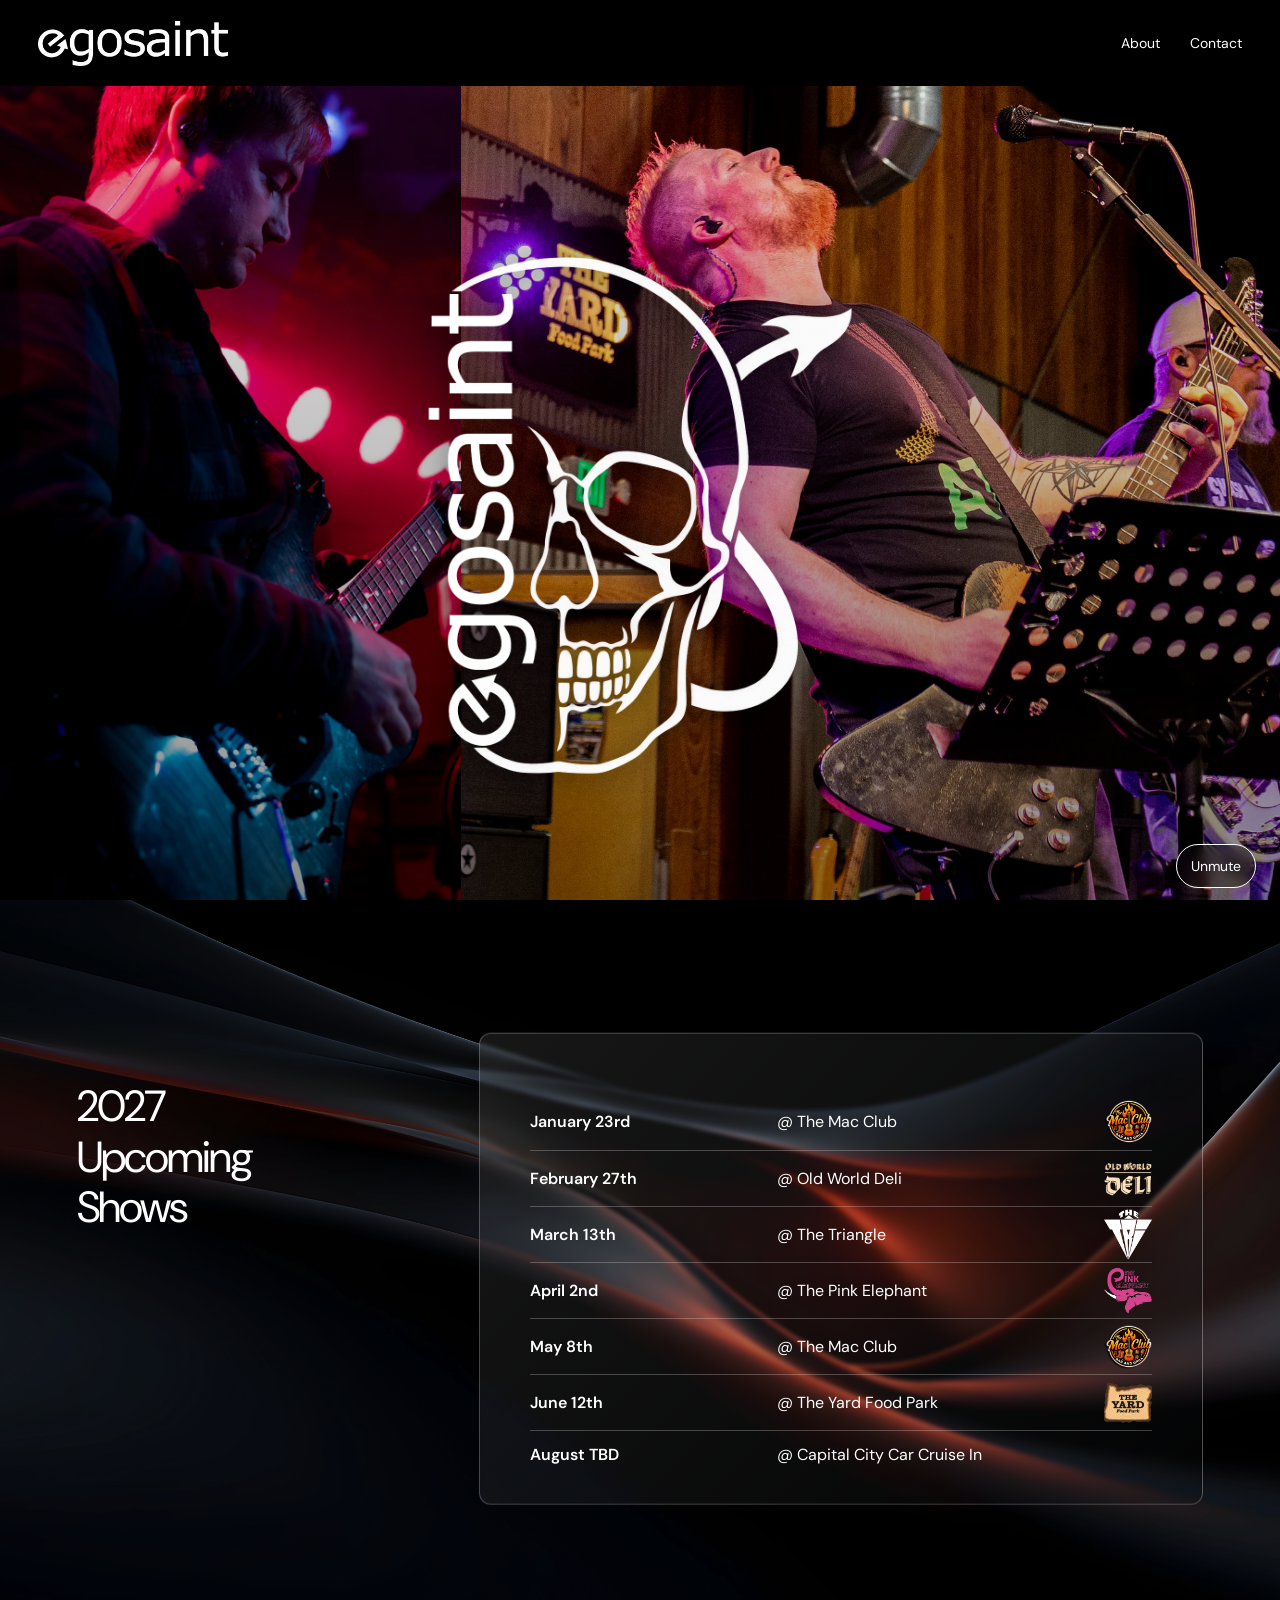
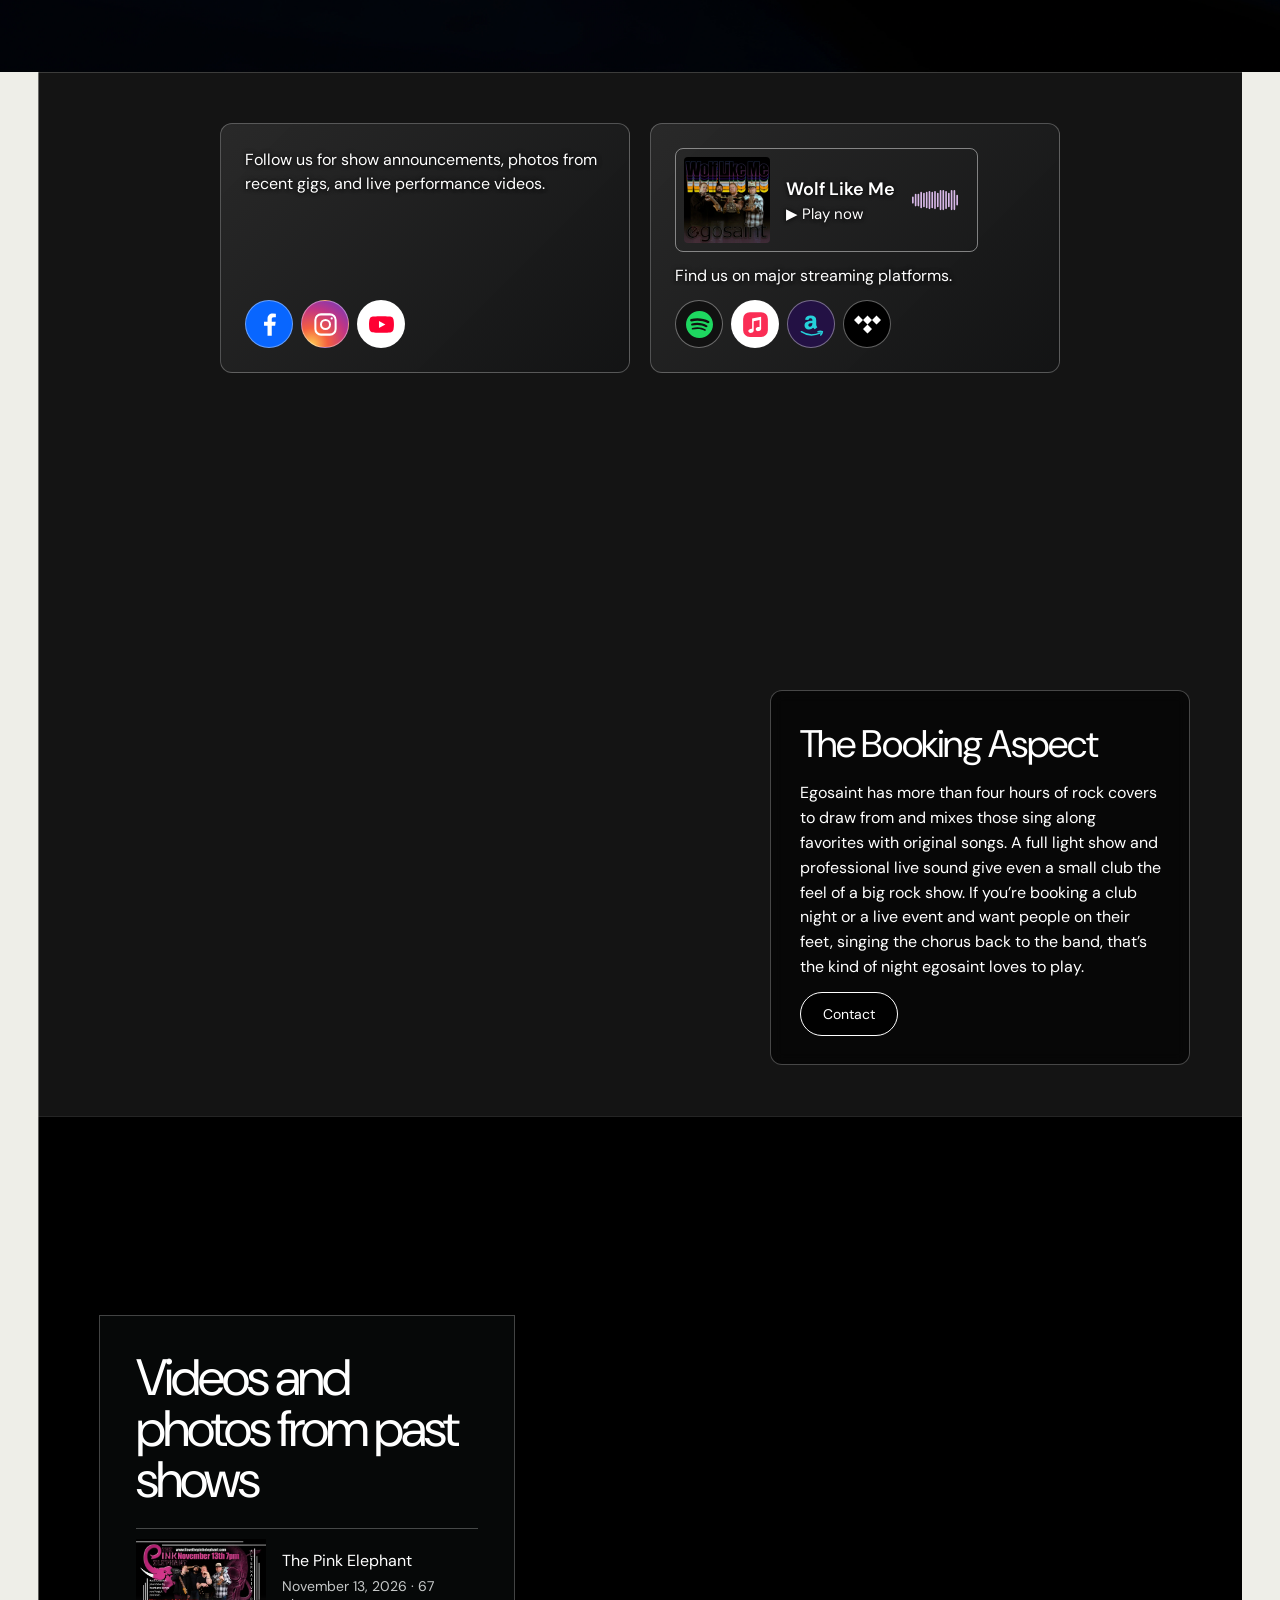
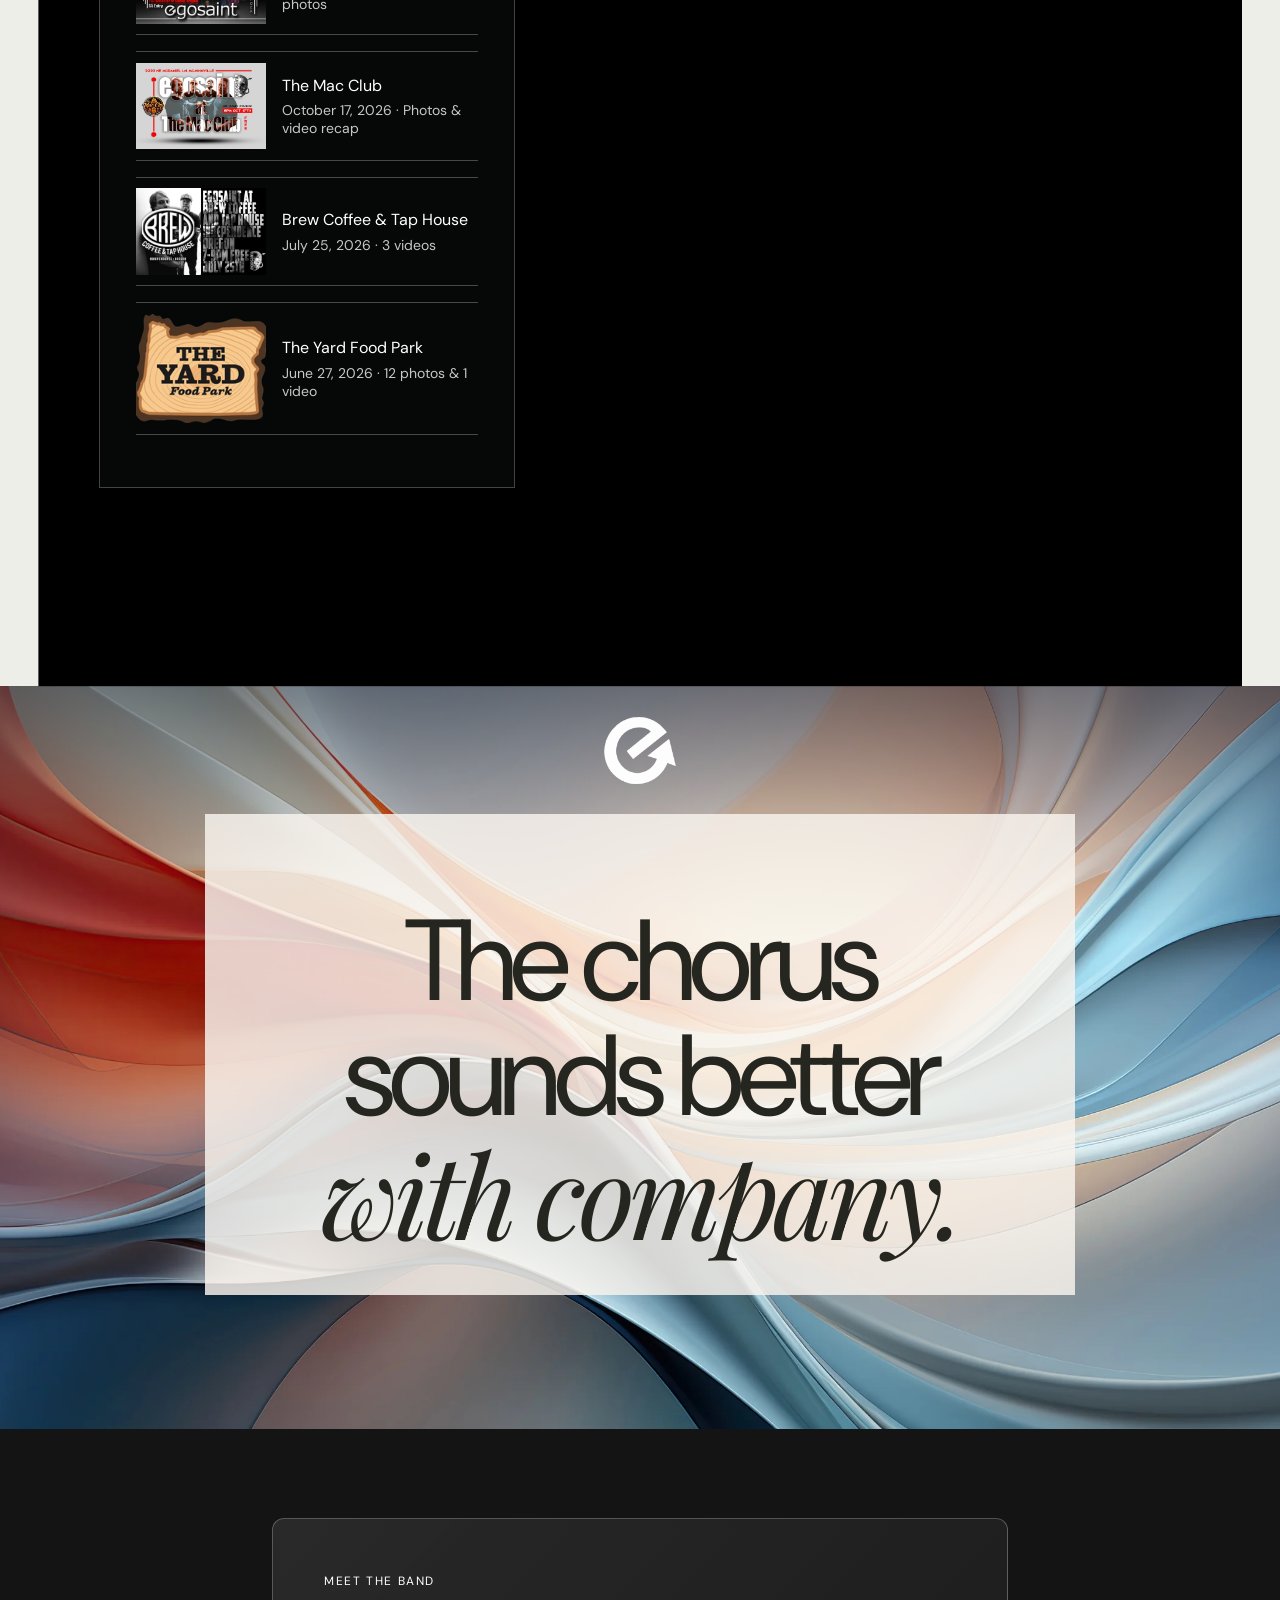
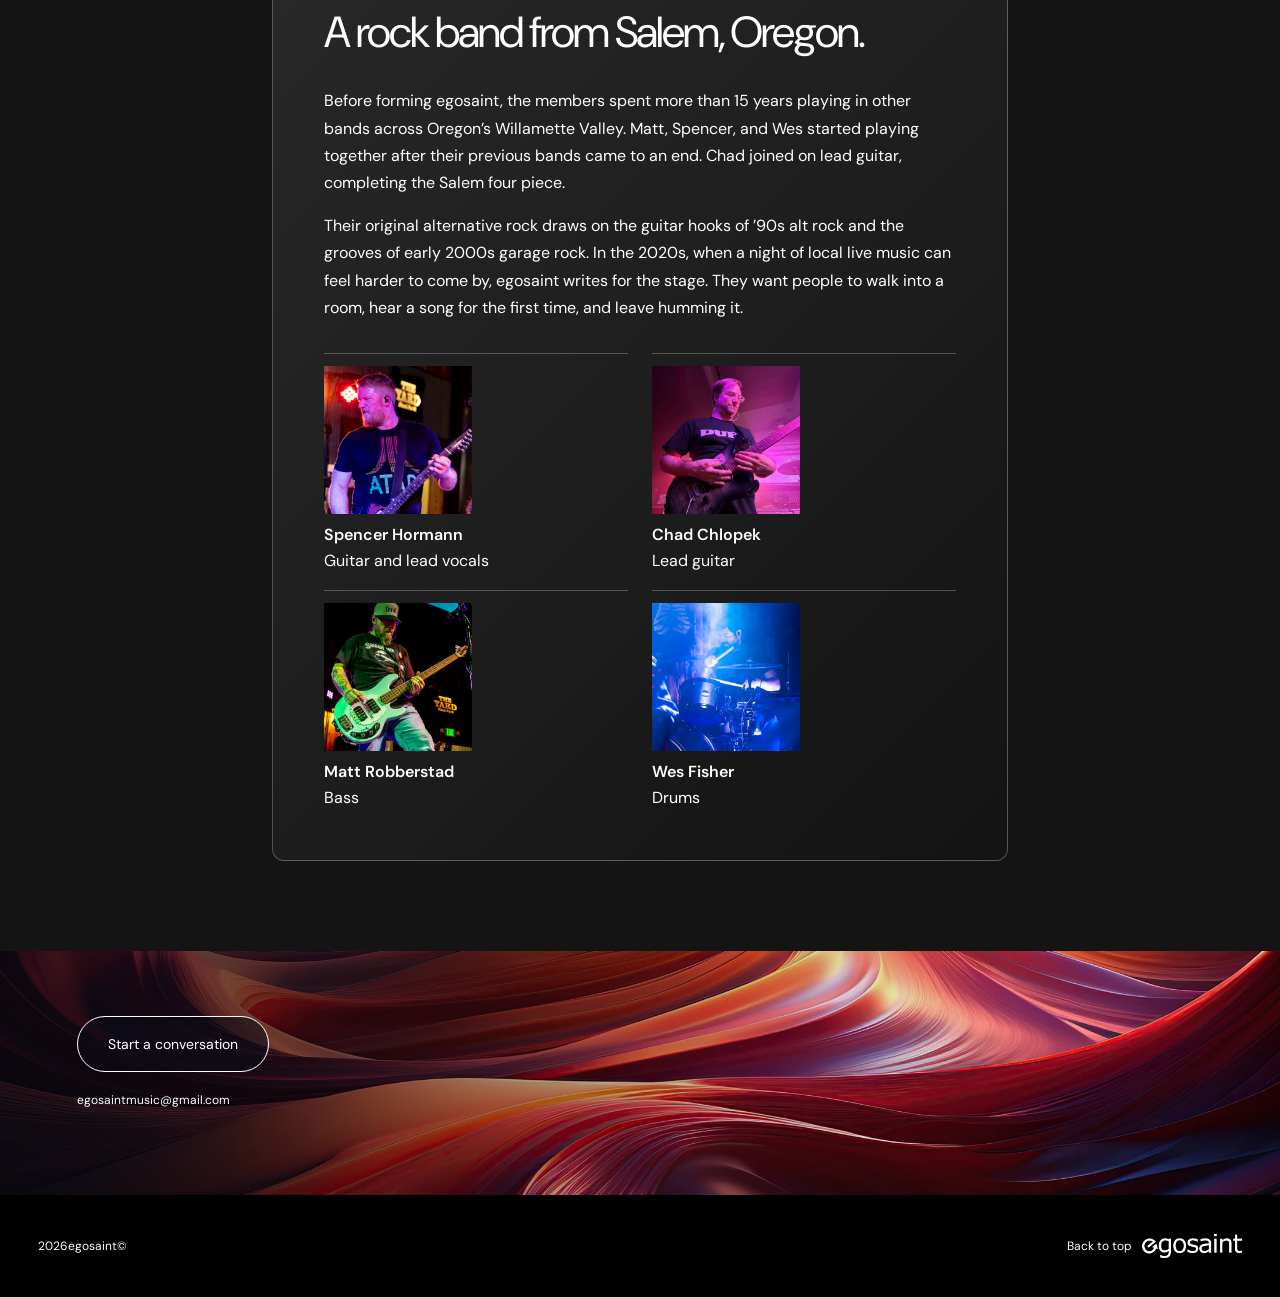
==== commit 2590e92c: "Pair the chorus statement with the egosaint symbol and wave artwork" ====
--- a/index.html
+++ b/index.html
@@ -1,5 +1,5 @@
 <!doctype html>
-<html lang="en"><head><meta charset="UTF-8"><meta name="viewport" content="width=device-width,initial-scale=1"><meta name="description" content="egosaint — an exploration of image, object and atmosphere. Creative direction and photography portfolio concept."><meta name="theme-color" content="#eeeee8"><title>egosaint — Image & Direction</title><link rel="stylesheet" href="style.css?v=member-photos"><link rel="stylesheet" href="montage.css"><link rel="stylesheet" href="scroll-motion.css?v=contact-waves"></head>
+<html lang="en"><head><meta charset="UTF-8"><meta name="viewport" content="width=device-width,initial-scale=1"><meta name="description" content="egosaint — an exploration of image, object and atmosphere. Creative direction and photography portfolio concept."><meta name="theme-color" content="#eeeee8"><title>egosaint — Image & Direction</title><link rel="stylesheet" href="style.css?v=member-photos"><link rel="stylesheet" href="montage.css"><link rel="stylesheet" href="scroll-motion.css?v=chorus-logo"></head>
 <body>
 <header>
   <a class="wordmark" href="#" aria-label="egosaint home" data-reveal="left">
@@ -263,9 +263,10 @@
     </div>
   </div>
 </section>
-<div class="statement-background">
+<div class="statement-background" id="chorus">
+  <img class="statement-logo" src="images/egosaint-symbol.webp" width="256" height="256" alt="egosaint" loading="lazy" decoding="async">
   <section class="statement motion-panel">
-    <h2 data-reveal="left">We play it loud.<br><em>You sing it back.</em></h2>
+    <h2 data-reveal="left">The chorus sounds better<br><em>with company.</em></h2>
   </section>
 </div>
 <section id="about" class="about fixed-photo-section" aria-labelledby="about-title">
--- a/scroll-motion.css
+++ b/scroll-motion.css
@@ -41,10 +41,22 @@
   backdrop-filter: blur(2px);
 }
 .statement-background {
-  background: #000;
-  padding-top: 100px;
-}
-.statement.motion-panel { --panel-color: #e2e0e5; }
+  background: linear-gradient(to bottom, rgb(18 25 38 / 55%), transparent 34%),
+    url("images/chorus-waves.webp") center / cover no-repeat #c0ad9f;
+  padding-top: clamp(16px, 2vw, 28px);
+}
+.statement-logo {
+  display: block;
+  width: clamp(52px, 6vw, 80px);
+  height: auto;
+  margin: 0 auto clamp(16px, 2vw, 28px);
+}
+.statement h2 {
+  max-width: 67vw;
+  margin-inline: auto;
+  text-wrap: balance;
+}
+.statement.motion-panel { --panel-color: rgb(248 243 238 / 84%); }
 .statement.motion-panel::before { inset: 2% 16% 13%; }
 #about {
   display: block;
@@ -225,7 +237,7 @@
     align-self: end;
     padding-bottom: clamp(24px, 7svh, 60px);
   }
-  .statement-background { padding-top: 70px; }
+  .statement h2 { max-width: 100%; font-size: clamp(42px, 11vw, 65px); }
   .statement.motion-panel::before { inset: 2% 3% 9%; }
 }
 
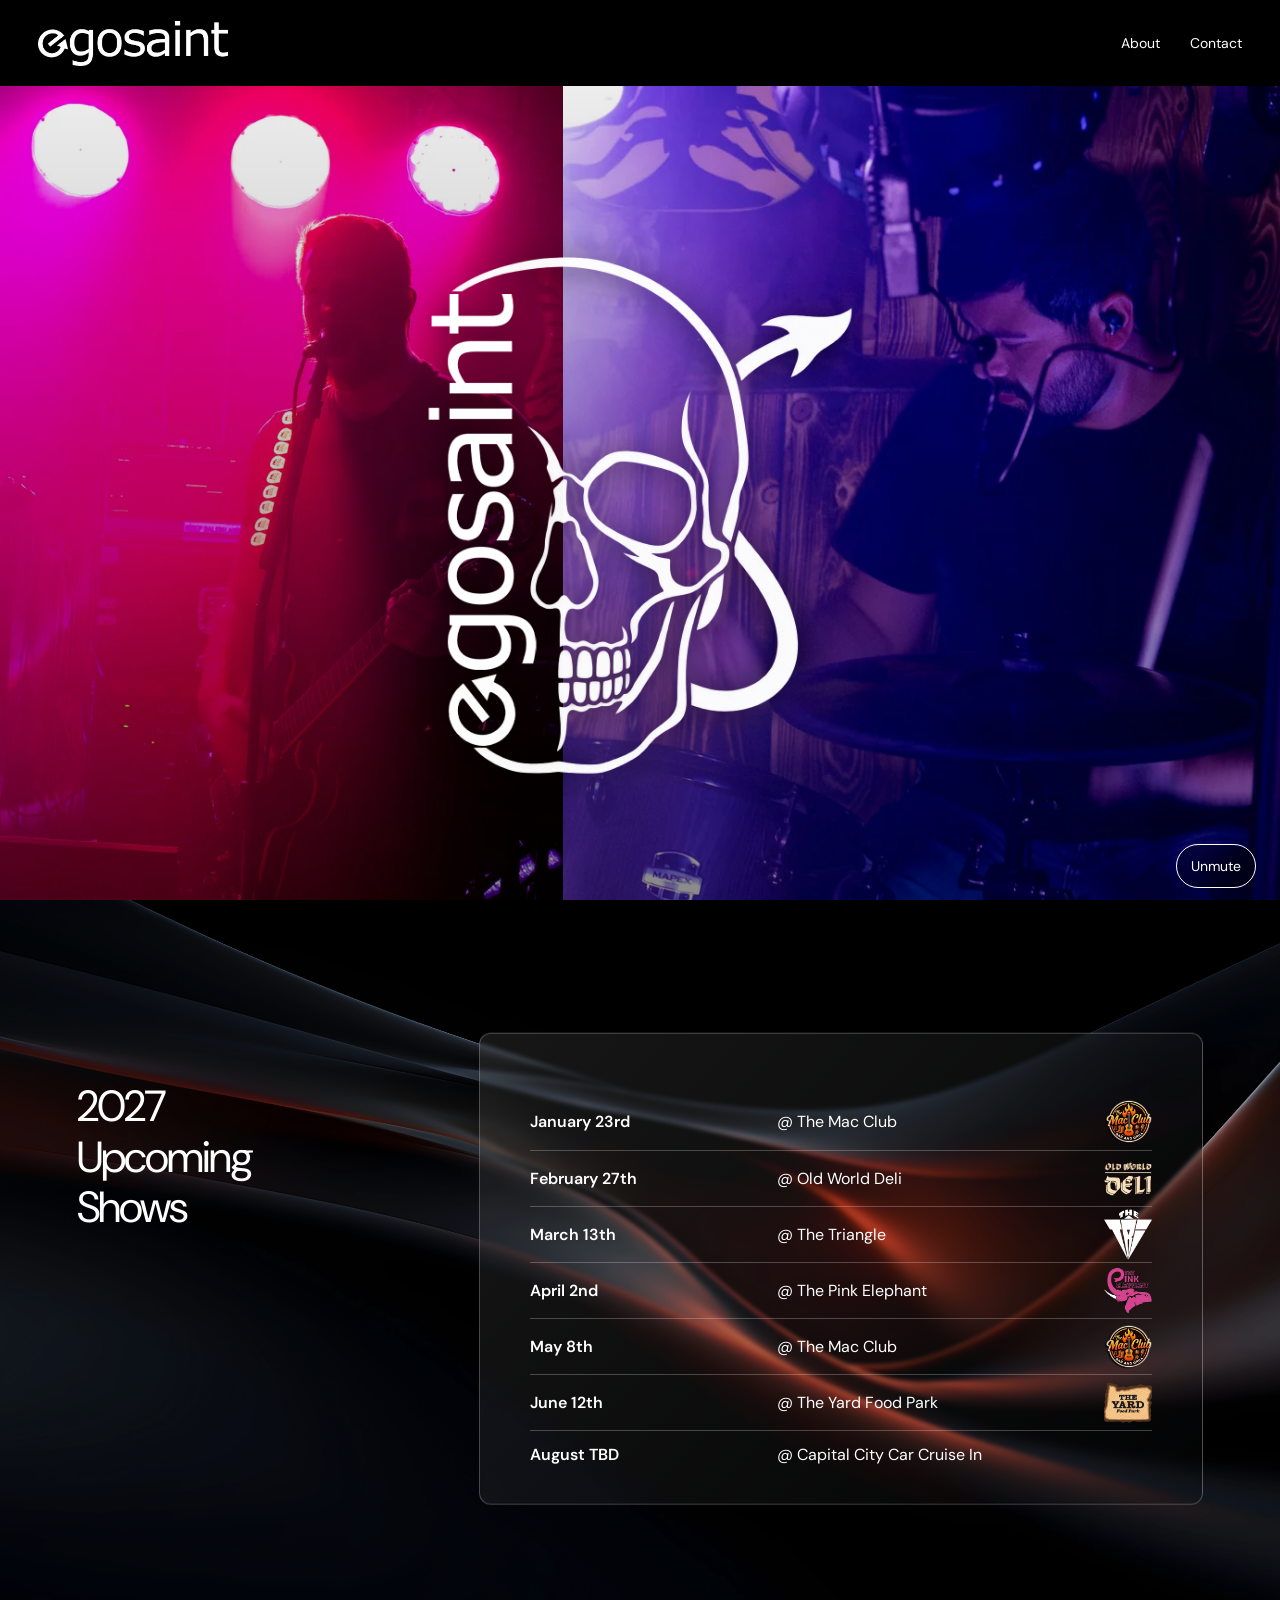
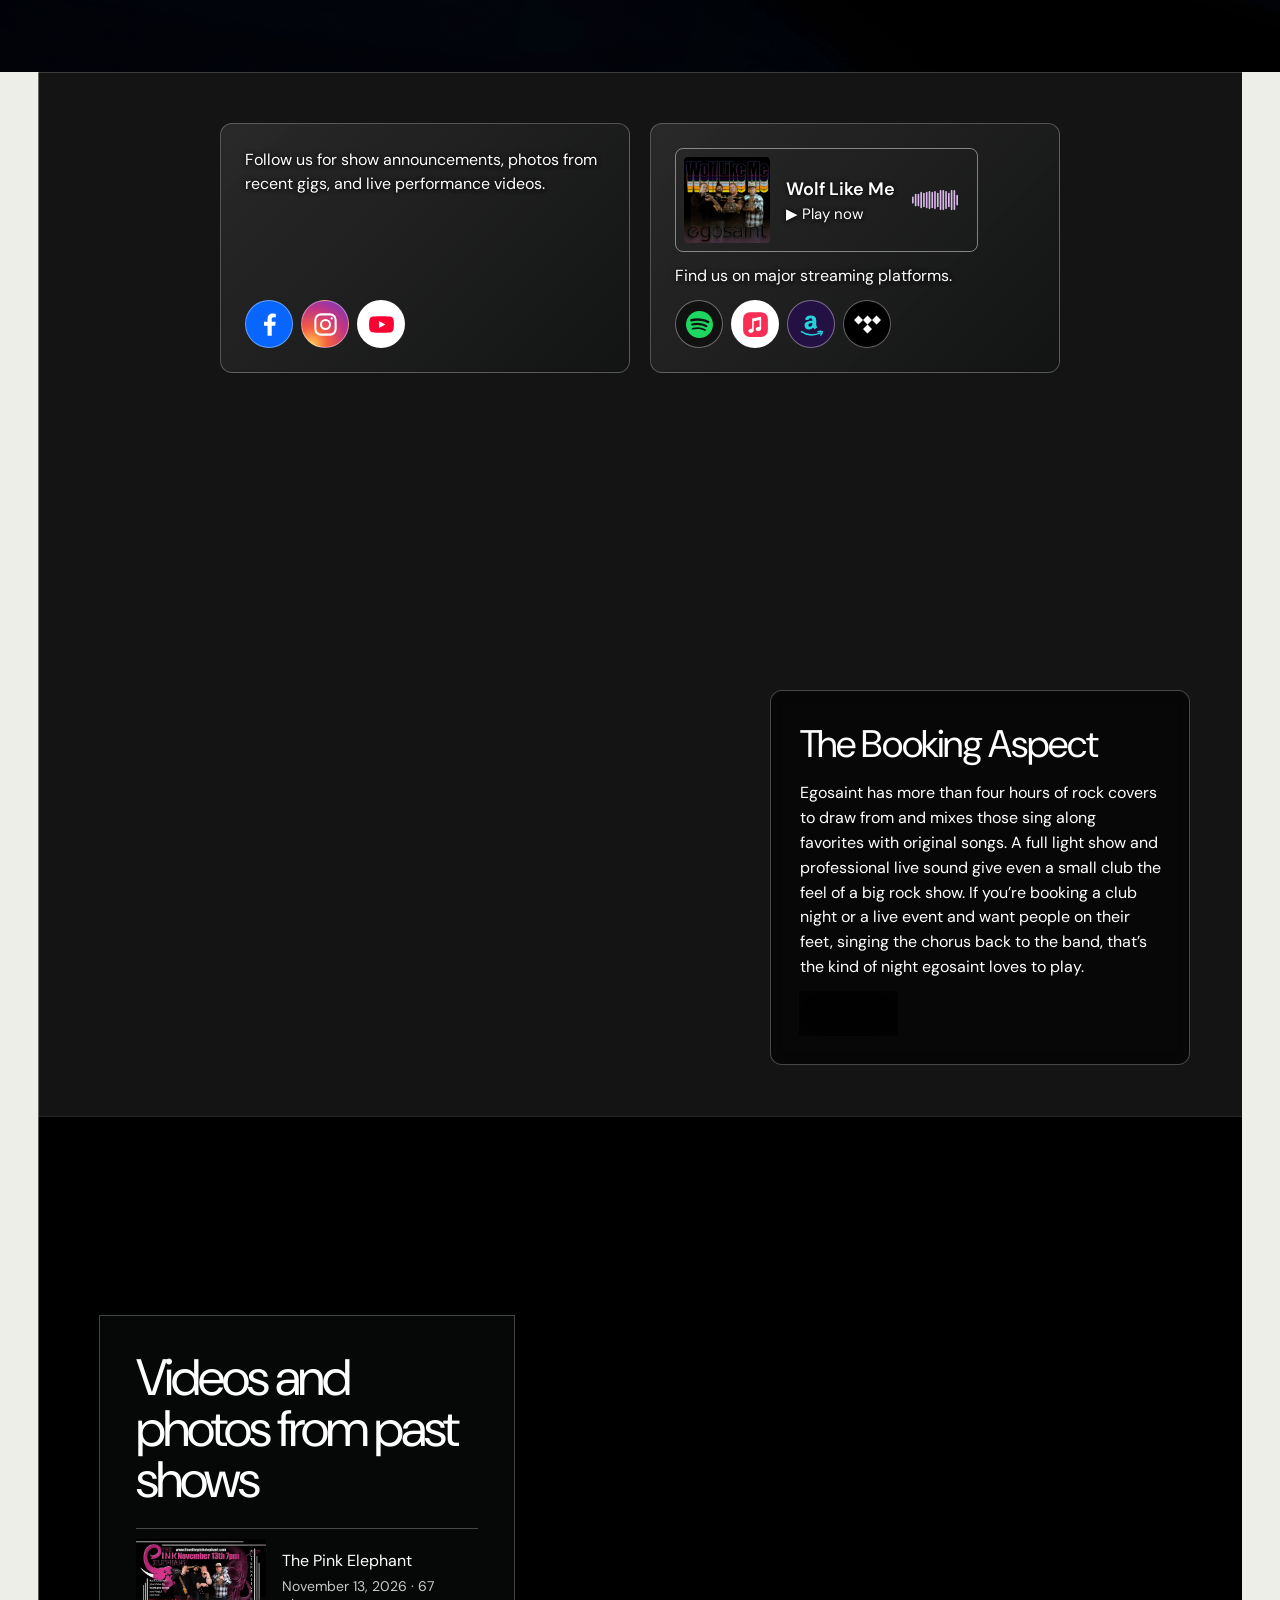
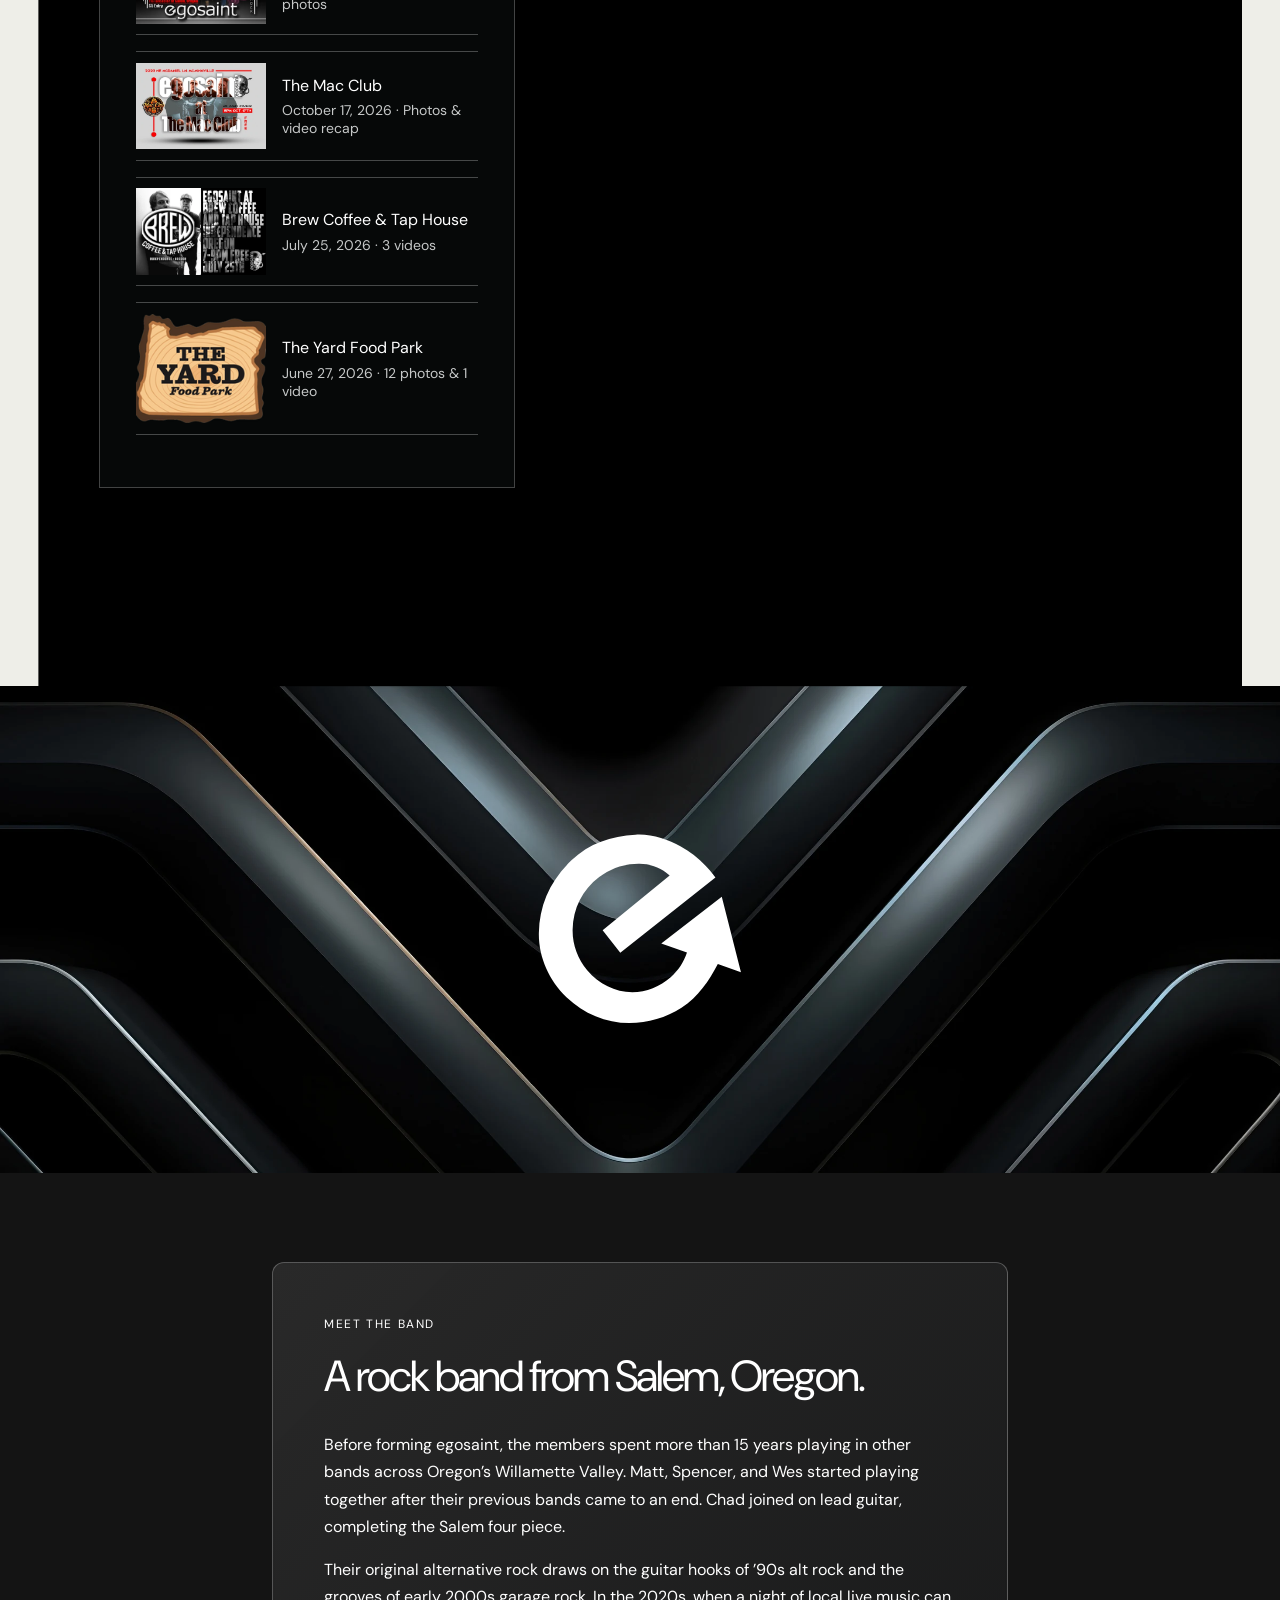
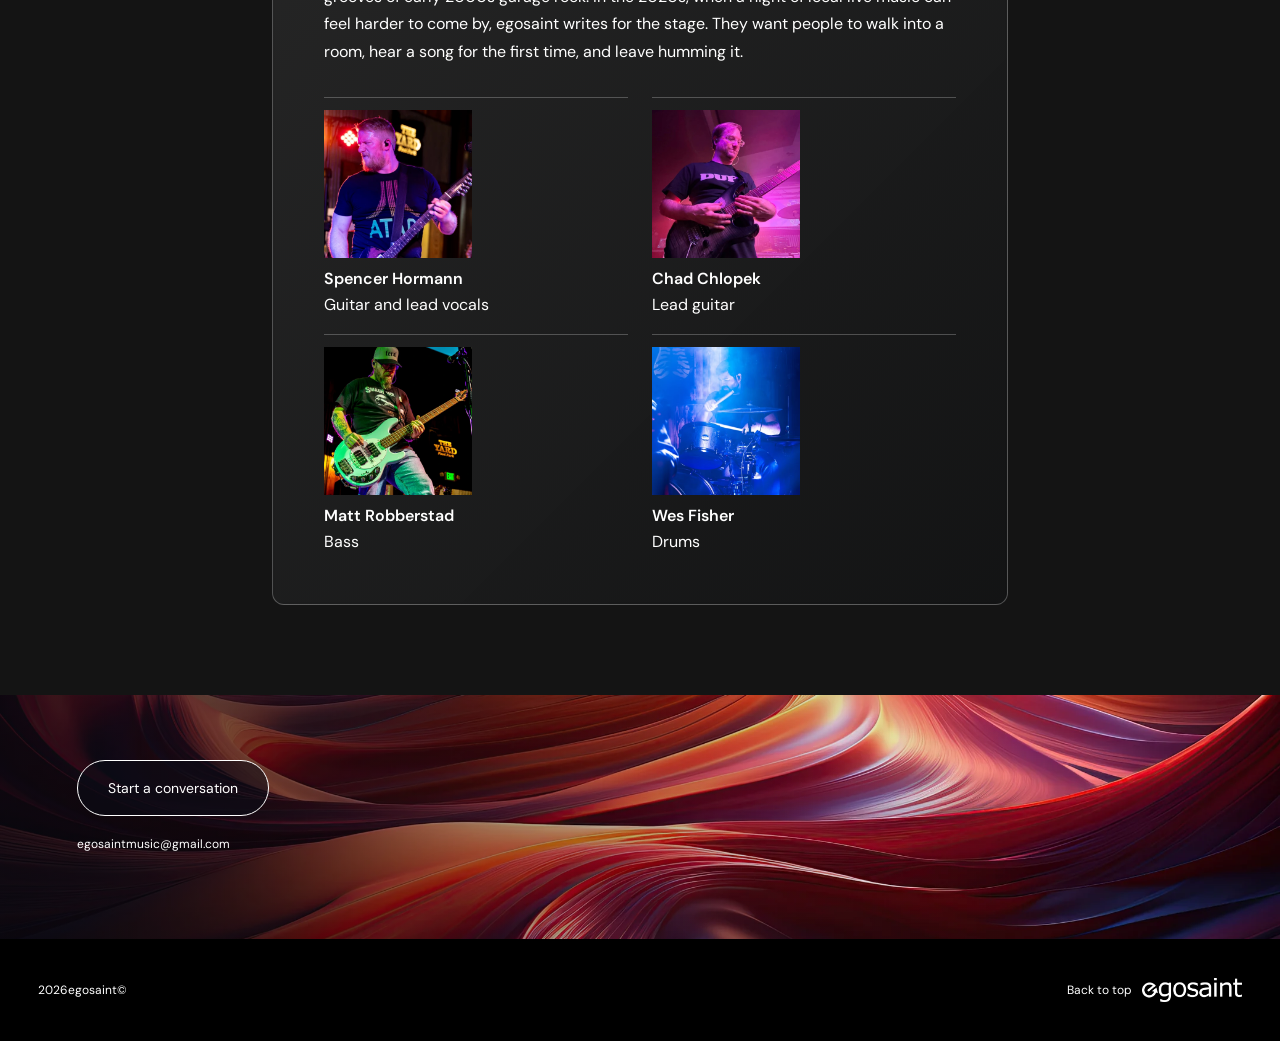
==== commit cd921673: "Center the vector egosaint emblem on the dark photo banner" ====
--- a/index.html
+++ b/index.html
@@ -1,5 +1,5 @@
 <!doctype html>
-<html lang="en"><head><meta charset="UTF-8"><meta name="viewport" content="width=device-width,initial-scale=1"><meta name="description" content="egosaint — an exploration of image, object and atmosphere. Creative direction and photography portfolio concept."><meta name="theme-color" content="#eeeee8"><title>egosaint — Image & Direction</title><link rel="stylesheet" href="style.css?v=member-photos"><link rel="stylesheet" href="montage.css"><link rel="stylesheet" href="scroll-motion.css?v=chorus-logo"></head>
+<html lang="en"><head><meta charset="UTF-8"><meta name="viewport" content="width=device-width,initial-scale=1"><meta name="description" content="egosaint — an exploration of image, object and atmosphere. Creative direction and photography portfolio concept."><meta name="theme-color" content="#eeeee8"><title>egosaint — Image & Direction</title><link rel="stylesheet" href="style.css?v=member-photos"><link rel="stylesheet" href="montage.css"><link rel="stylesheet" href="scroll-motion.css?v=band-emblem"></head>
 <body>
 <header>
   <a class="wordmark" href="#" aria-label="egosaint home" data-reveal="left">
@@ -263,11 +263,8 @@
     </div>
   </div>
 </section>
-<div class="statement-background" id="chorus">
-  <img class="statement-logo" src="images/egosaint-symbol.webp" width="256" height="256" alt="egosaint" loading="lazy" decoding="async">
-  <section class="statement motion-panel">
-    <h2 data-reveal="left">The chorus sounds better<br><em>with company.</em></h2>
-  </section>
+<div class="band-emblem" id="chorus">
+  <img src="images/egosaint-symbol.svg" width="1190" height="1103" alt="egosaint" loading="lazy" decoding="async">
 </div>
 <section id="about" class="about fixed-photo-section" aria-labelledby="about-title">
   <div class="about-panel">
--- a/scroll-motion.css
+++ b/scroll-motion.css
@@ -40,24 +40,17 @@
   -webkit-backdrop-filter: blur(2px);
   backdrop-filter: blur(2px);
 }
-.statement-background {
-  background: linear-gradient(to bottom, rgb(18 25 38 / 55%), transparent 34%),
-    url("images/chorus-waves.webp") center / cover no-repeat #c0ad9f;
-  padding-top: clamp(16px, 2vw, 28px);
-}
-.statement-logo {
+.band-emblem {
+  display: grid;
+  place-items: center;
+  min-height: clamp(280px, 38vw, 620px);
+  background: #111619 url("images/band-emblem-background.webp") center / cover no-repeat;
+}
+.band-emblem > img {
   display: block;
-  width: clamp(52px, 6vw, 80px);
+  width: clamp(112px, 16vw, 240px);
   height: auto;
-  margin: 0 auto clamp(16px, 2vw, 28px);
-}
-.statement h2 {
-  max-width: 67vw;
-  margin-inline: auto;
-  text-wrap: balance;
-}
-.statement.motion-panel { --panel-color: rgb(248 243 238 / 84%); }
-.statement.motion-panel::before { inset: 2% 16% 13%; }
+}
 #about {
   display: block;
   padding: clamp(40px, 7vw, 112px) 6%;
@@ -237,8 +230,6 @@
     align-self: end;
     padding-bottom: clamp(24px, 7svh, 60px);
   }
-  .statement h2 { max-width: 100%; font-size: clamp(42px, 11vw, 65px); }
-  .statement.motion-panel::before { inset: 2% 3% 9%; }
 }
 
 @media (prefers-reduced-motion: no-preference) {
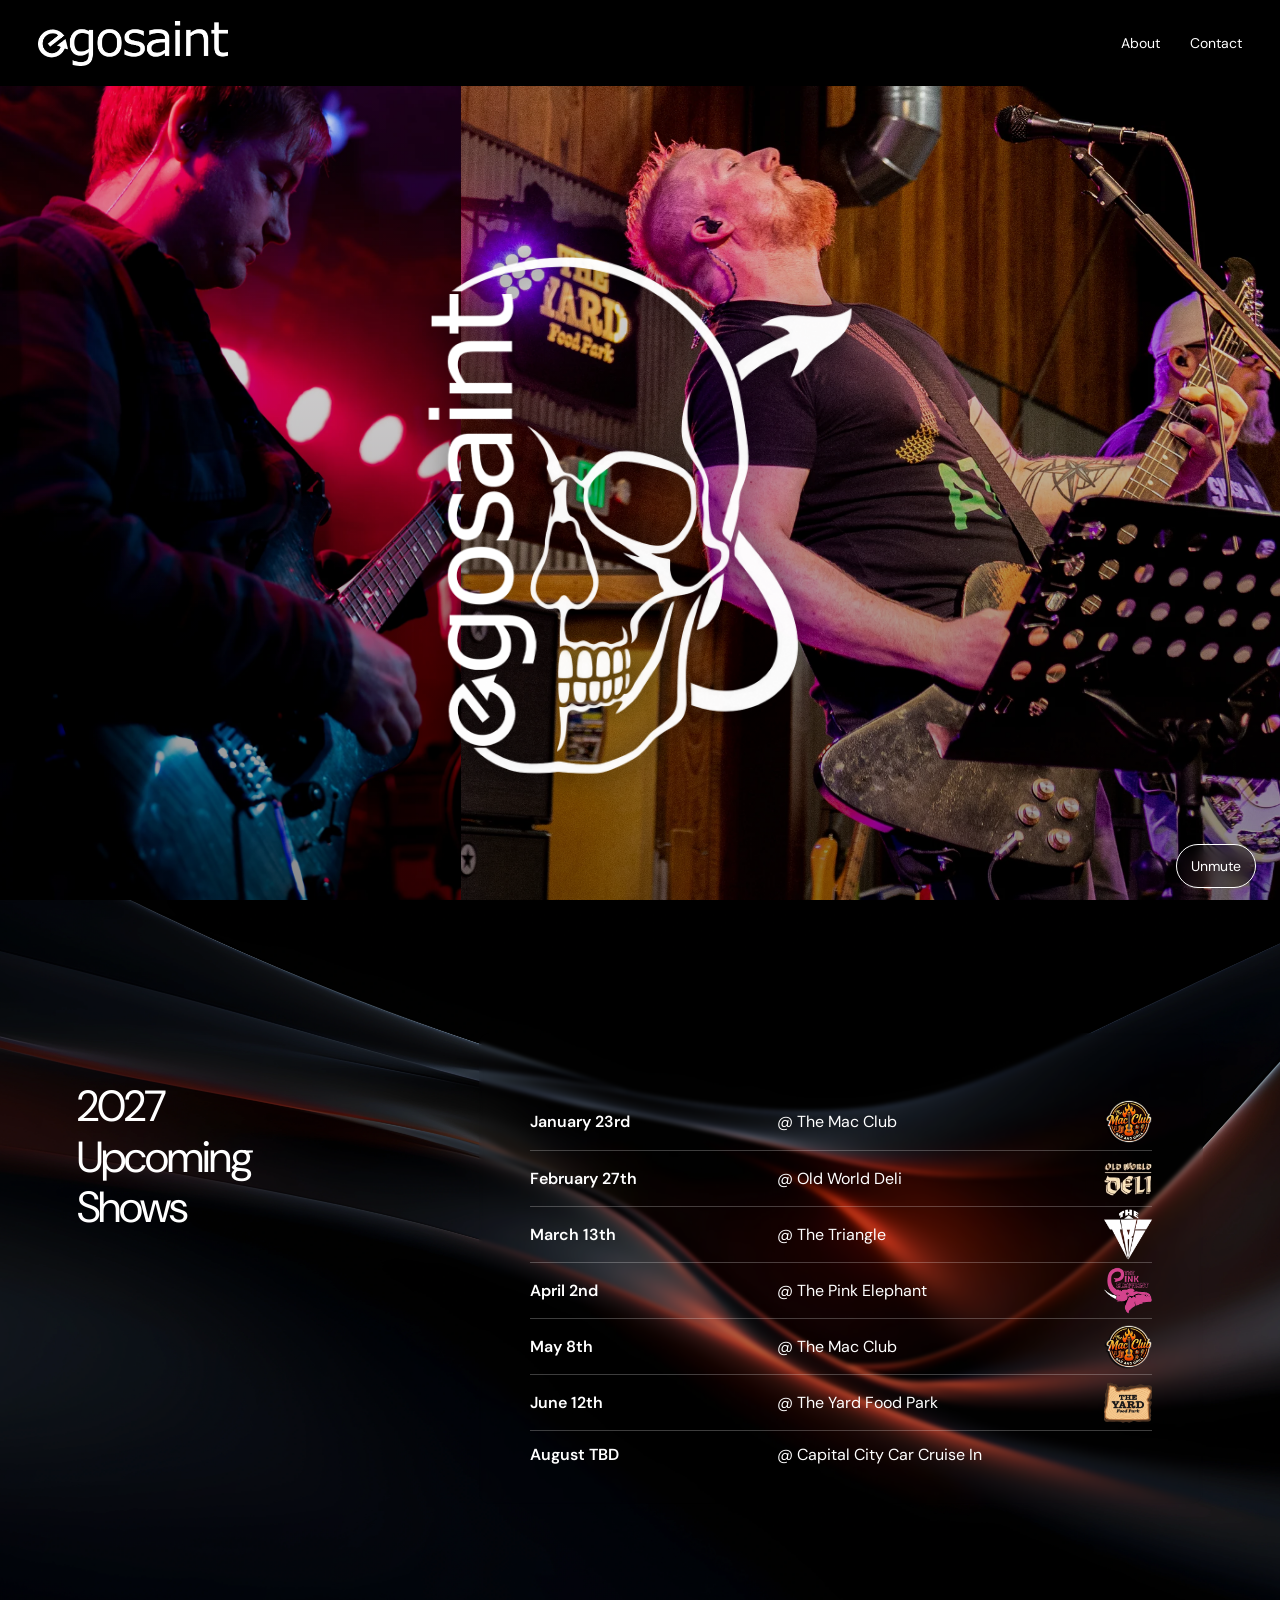
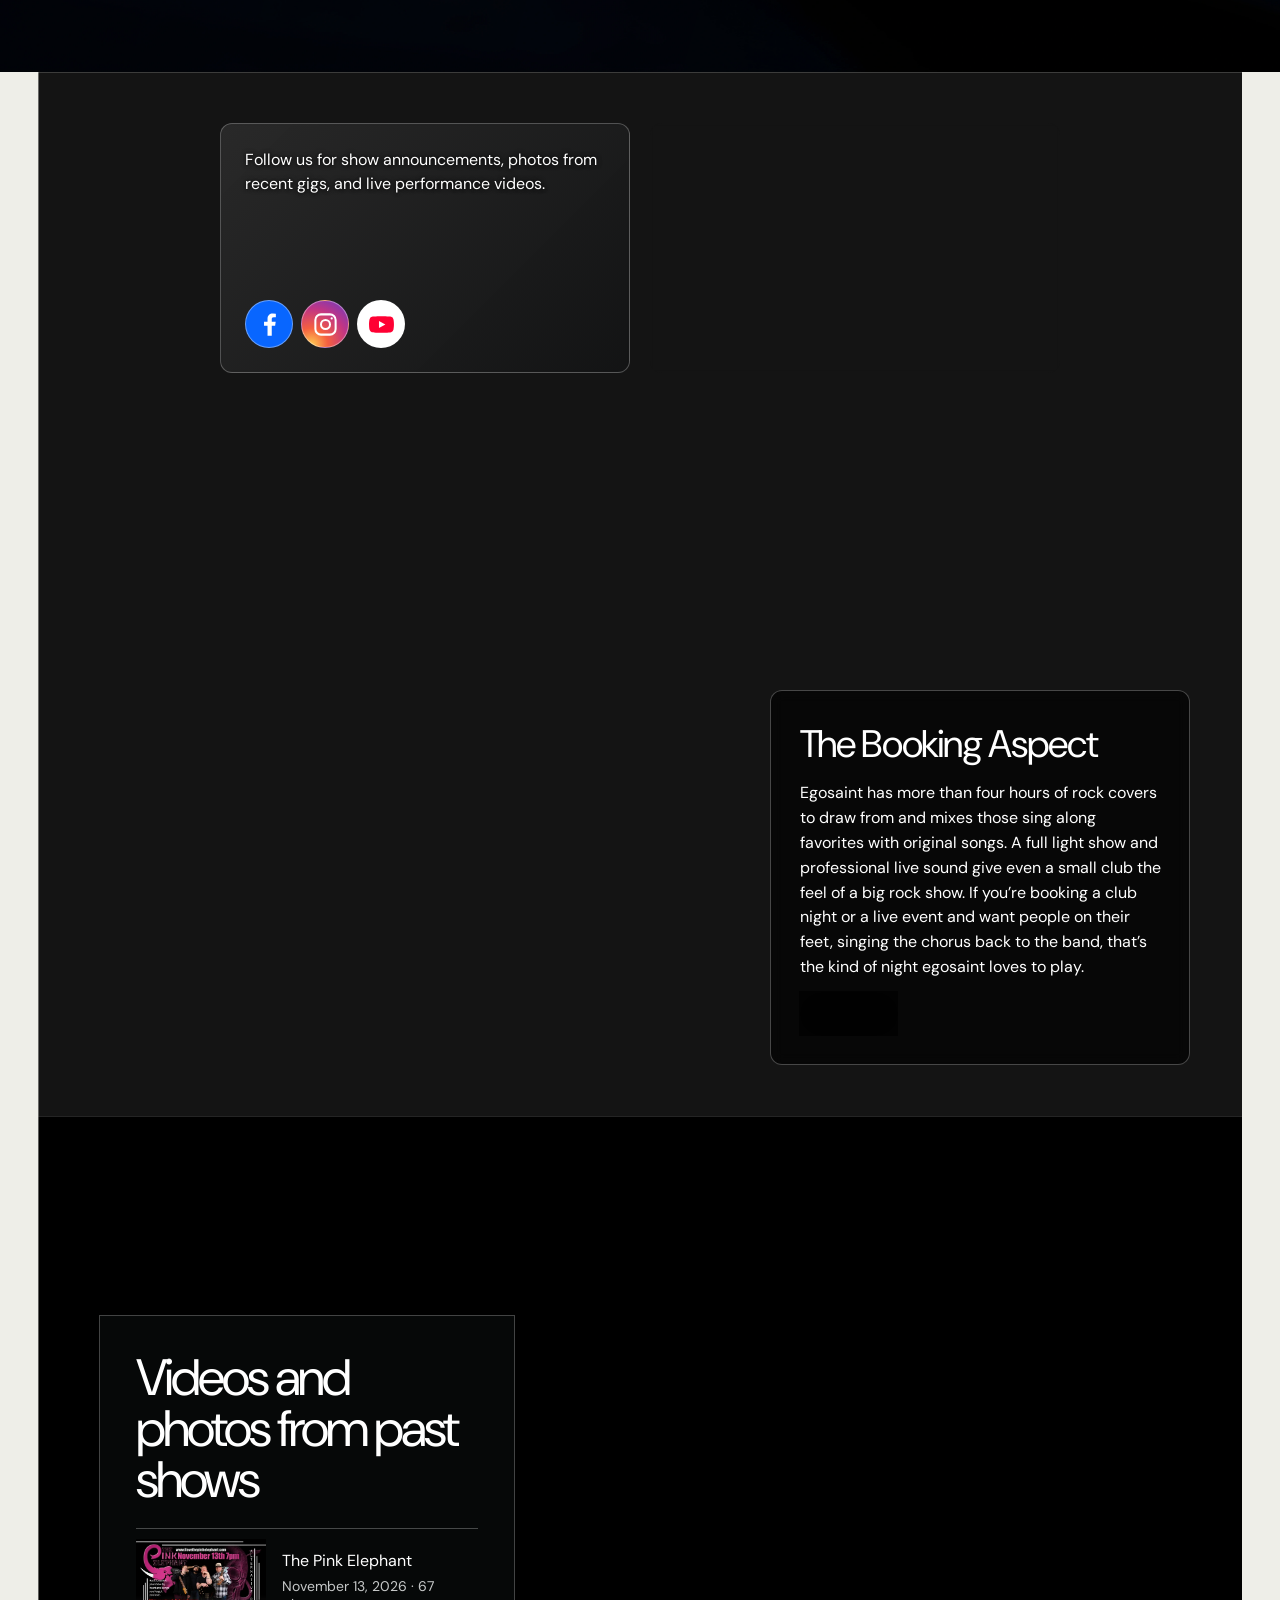
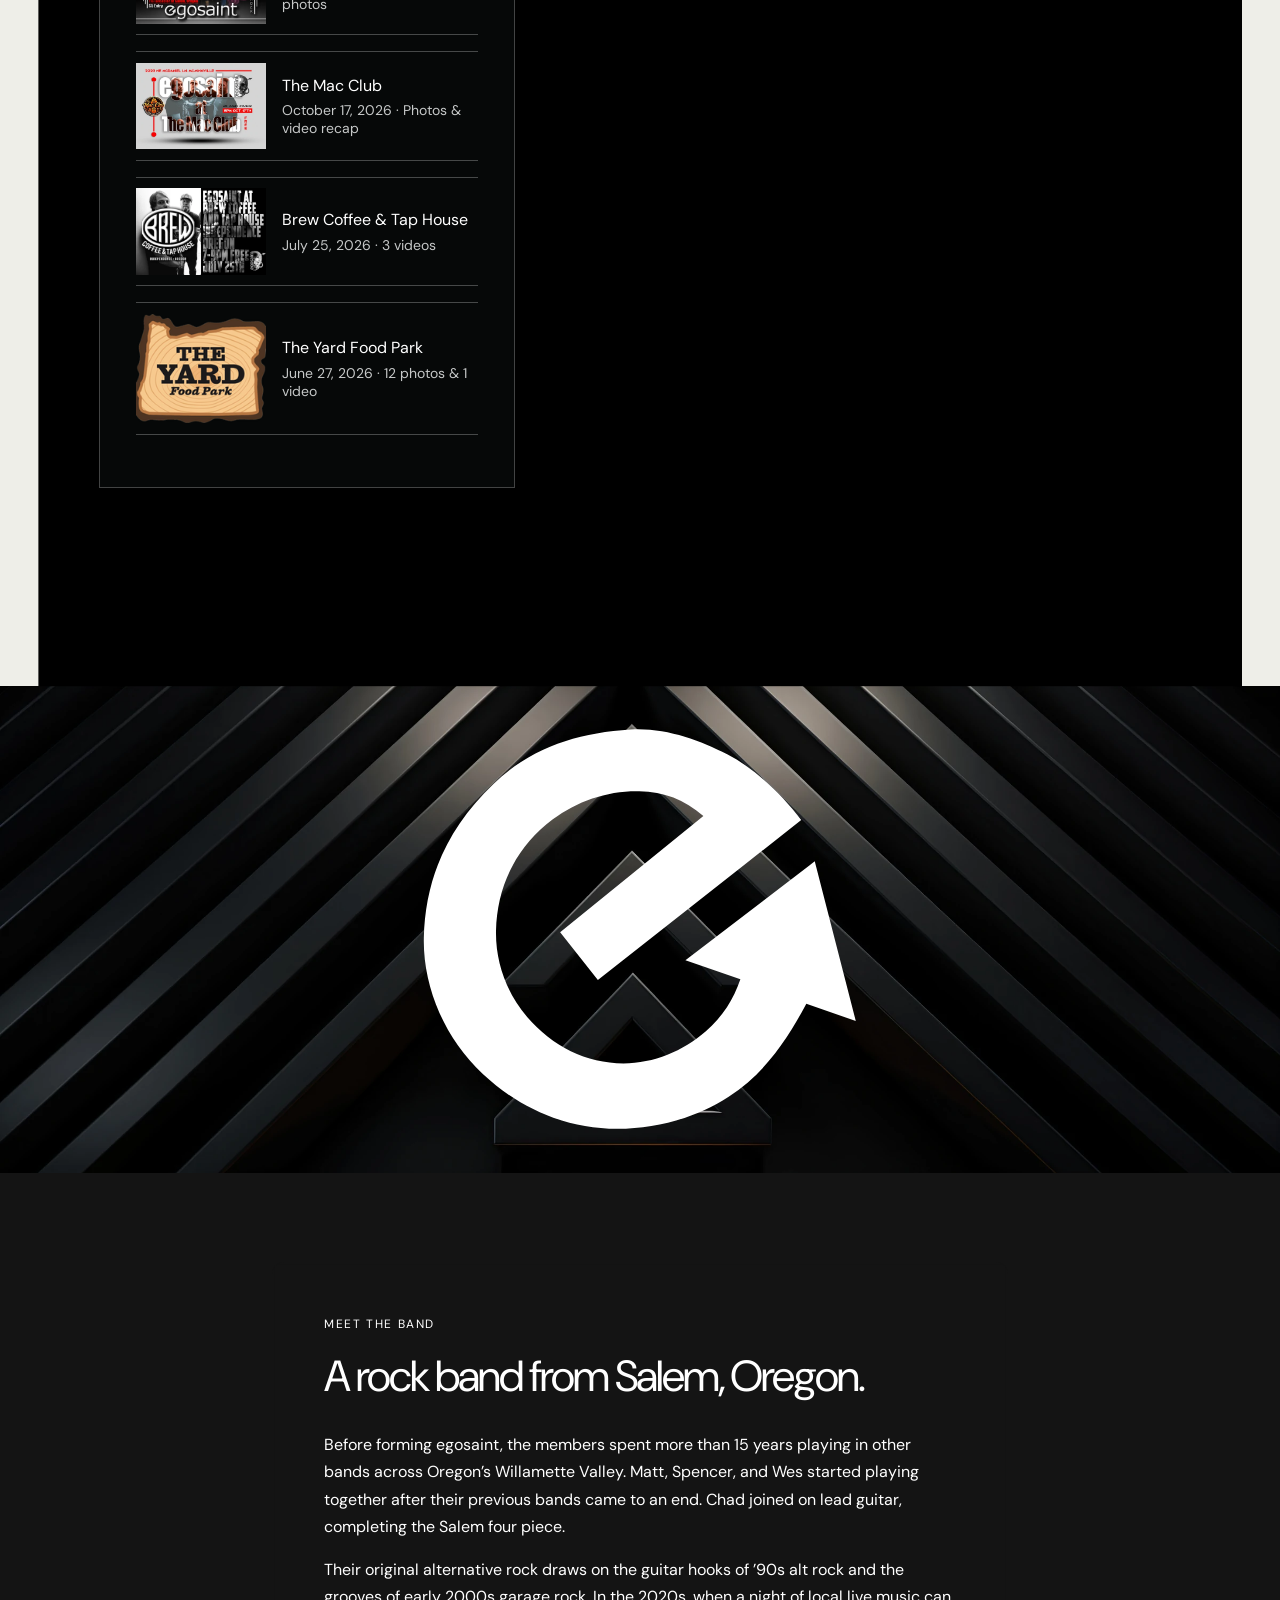
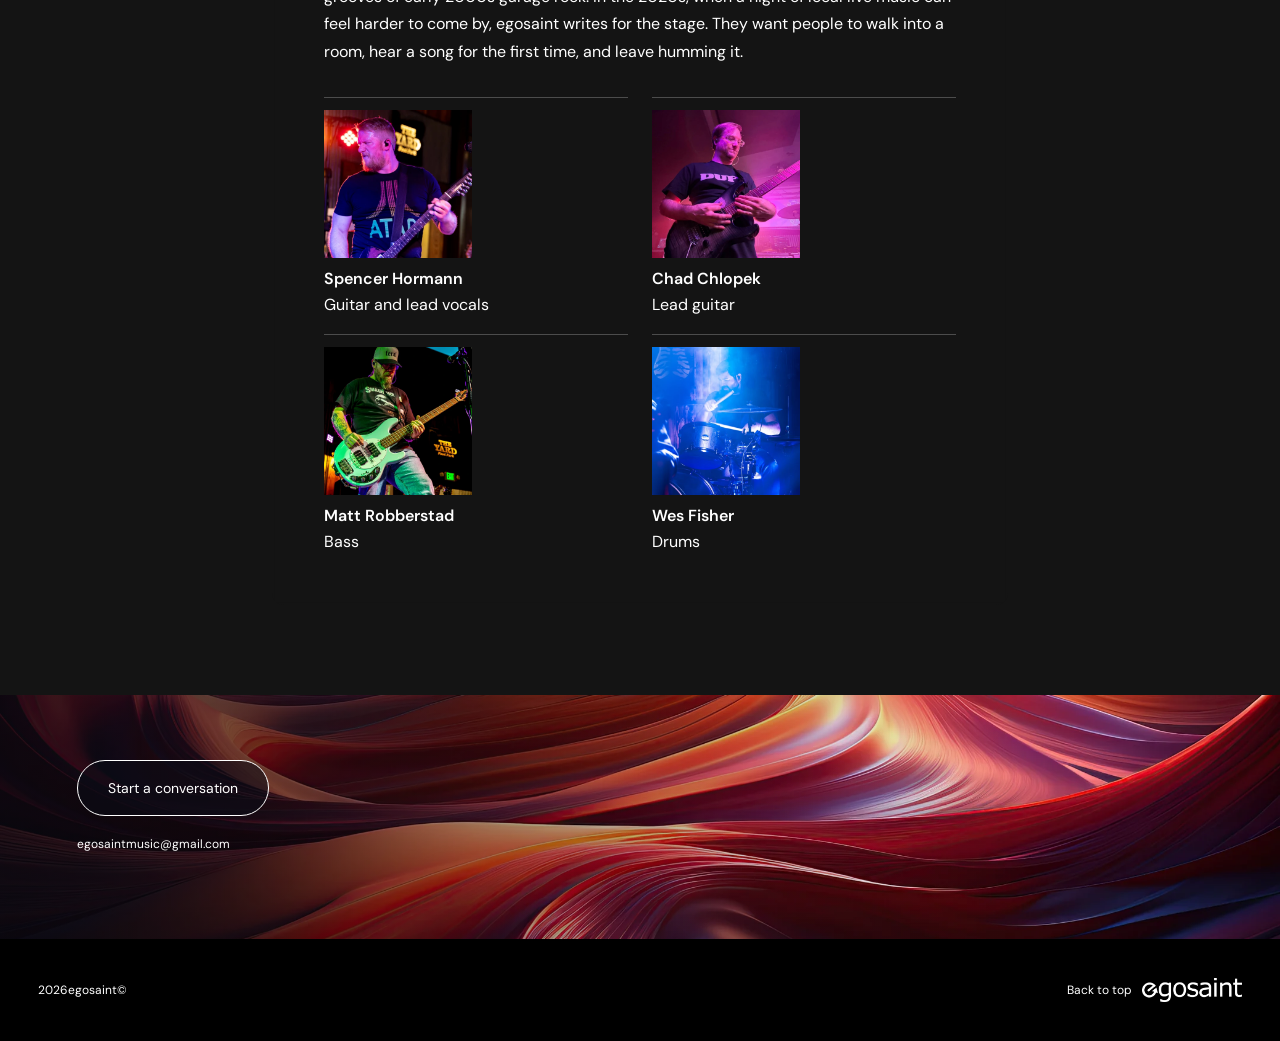
==== commit 89dd5b47: "Enlarge the centered emblem over the chevron background" ====
--- a/index.html
+++ b/index.html
@@ -1,5 +1,5 @@
 <!doctype html>
-<html lang="en"><head><meta charset="UTF-8"><meta name="viewport" content="width=device-width,initial-scale=1"><meta name="description" content="egosaint — an exploration of image, object and atmosphere. Creative direction and photography portfolio concept."><meta name="theme-color" content="#eeeee8"><title>egosaint — Image & Direction</title><link rel="stylesheet" href="style.css?v=member-photos"><link rel="stylesheet" href="montage.css"><link rel="stylesheet" href="scroll-motion.css?v=band-emblem"></head>
+<html lang="en"><head><meta charset="UTF-8"><meta name="viewport" content="width=device-width,initial-scale=1"><meta name="description" content="egosaint — an exploration of image, object and atmosphere. Creative direction and photography portfolio concept."><meta name="theme-color" content="#eeeee8"><title>egosaint — Image & Direction</title><link rel="stylesheet" href="style.css?v=member-photos"><link rel="stylesheet" href="montage.css"><link rel="stylesheet" href="scroll-motion.css?v=emblem-chevrons"></head>
 <body>
 <header>
   <a class="wordmark" href="#" aria-label="egosaint home" data-reveal="left">
--- a/scroll-motion.css
+++ b/scroll-motion.css
@@ -44,11 +44,11 @@
   display: grid;
   place-items: center;
   min-height: clamp(280px, 38vw, 620px);
-  background: #111619 url("images/band-emblem-background.webp") center / cover no-repeat;
+  background: #111619 url("images/band-emblem-background.webp?v=chevrons") center / cover no-repeat;
 }
 .band-emblem > img {
   display: block;
-  width: clamp(112px, 16vw, 240px);
+  width: min(86%, clamp(246px, 34vw, 560px));
   height: auto;
 }
 #about {
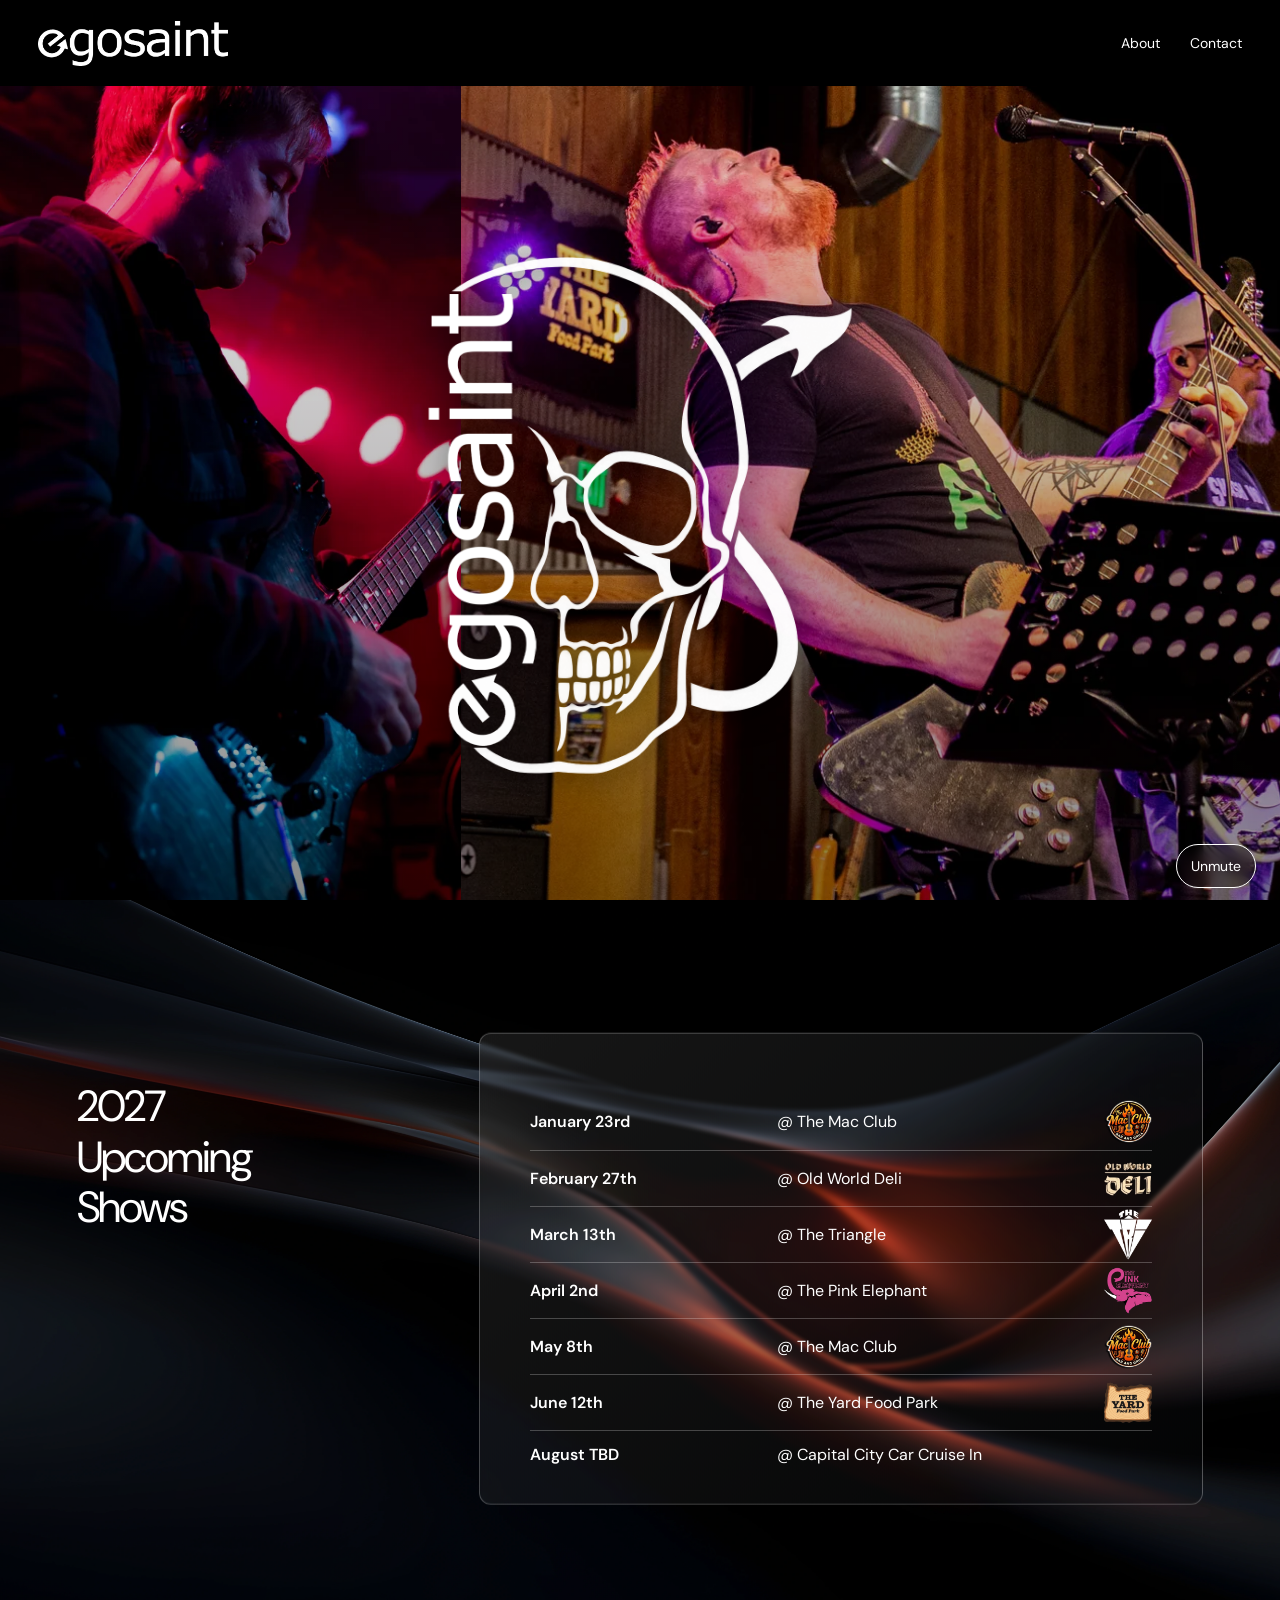
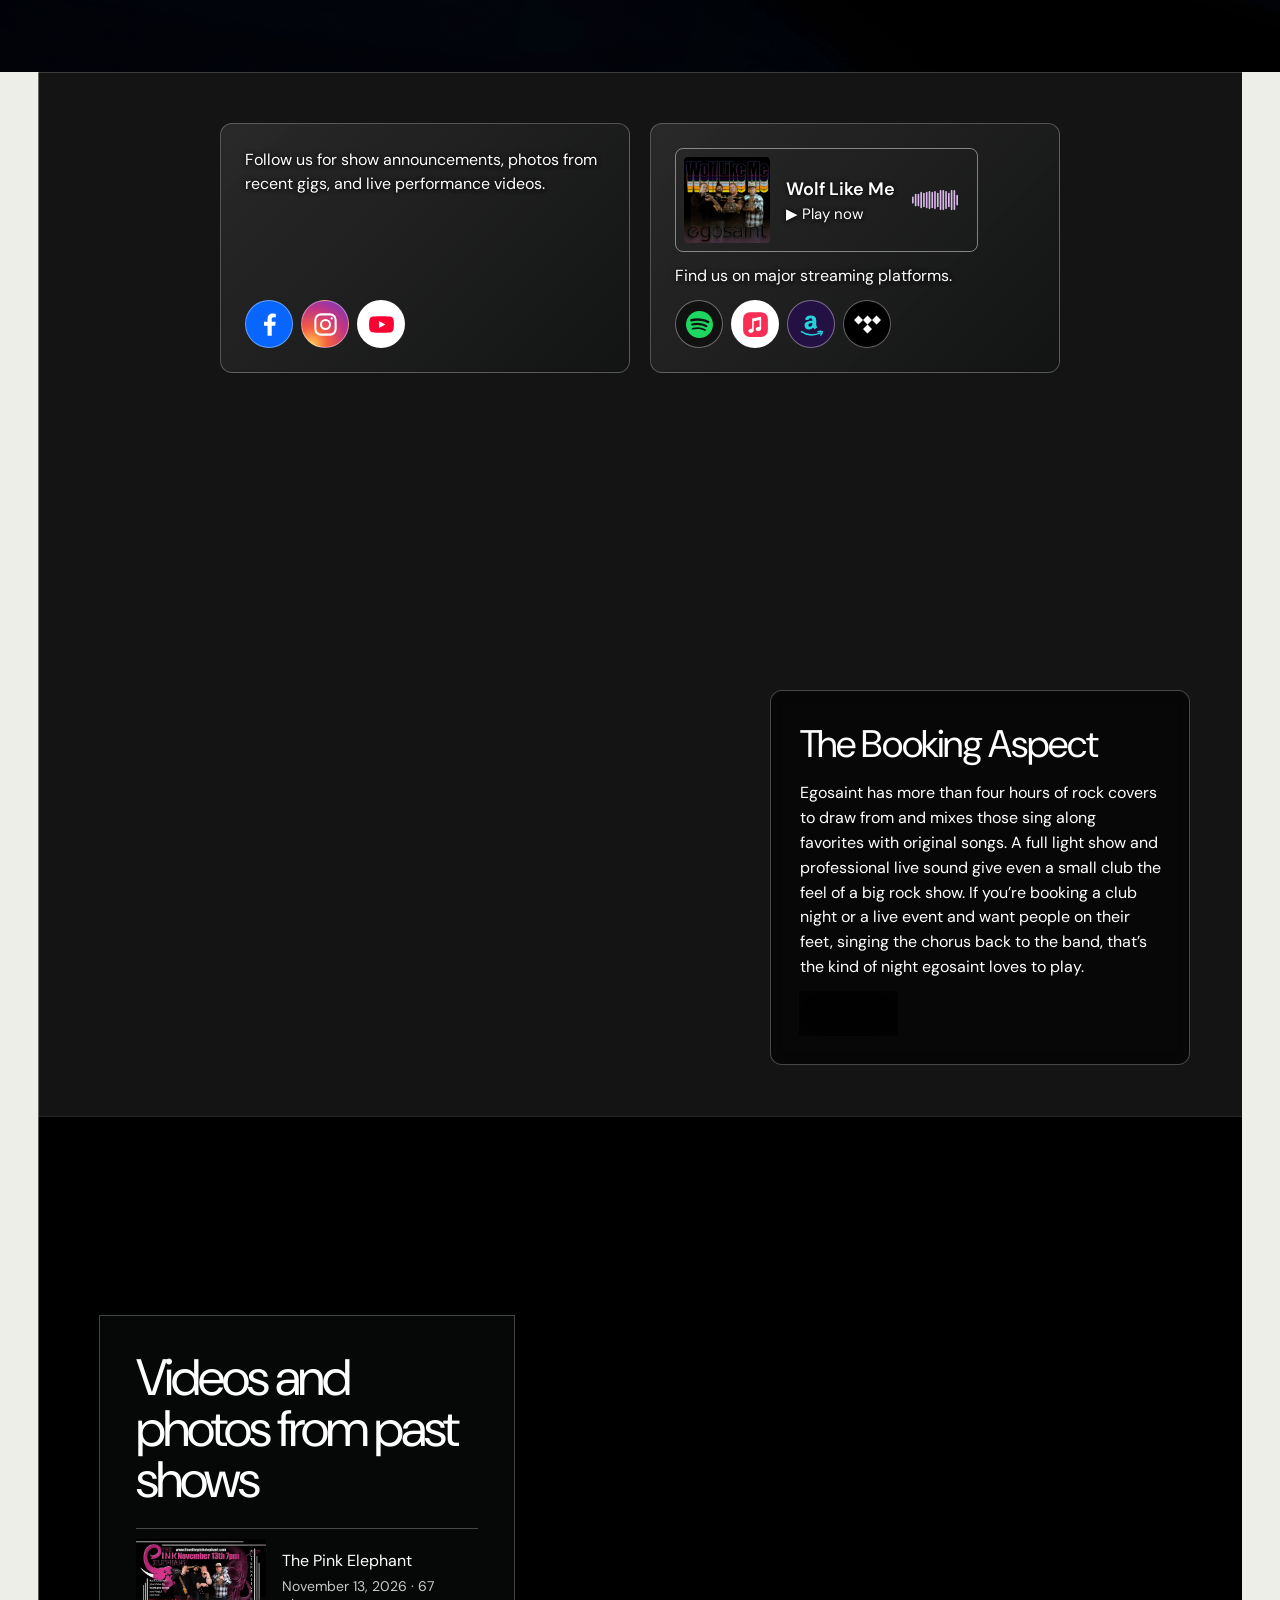
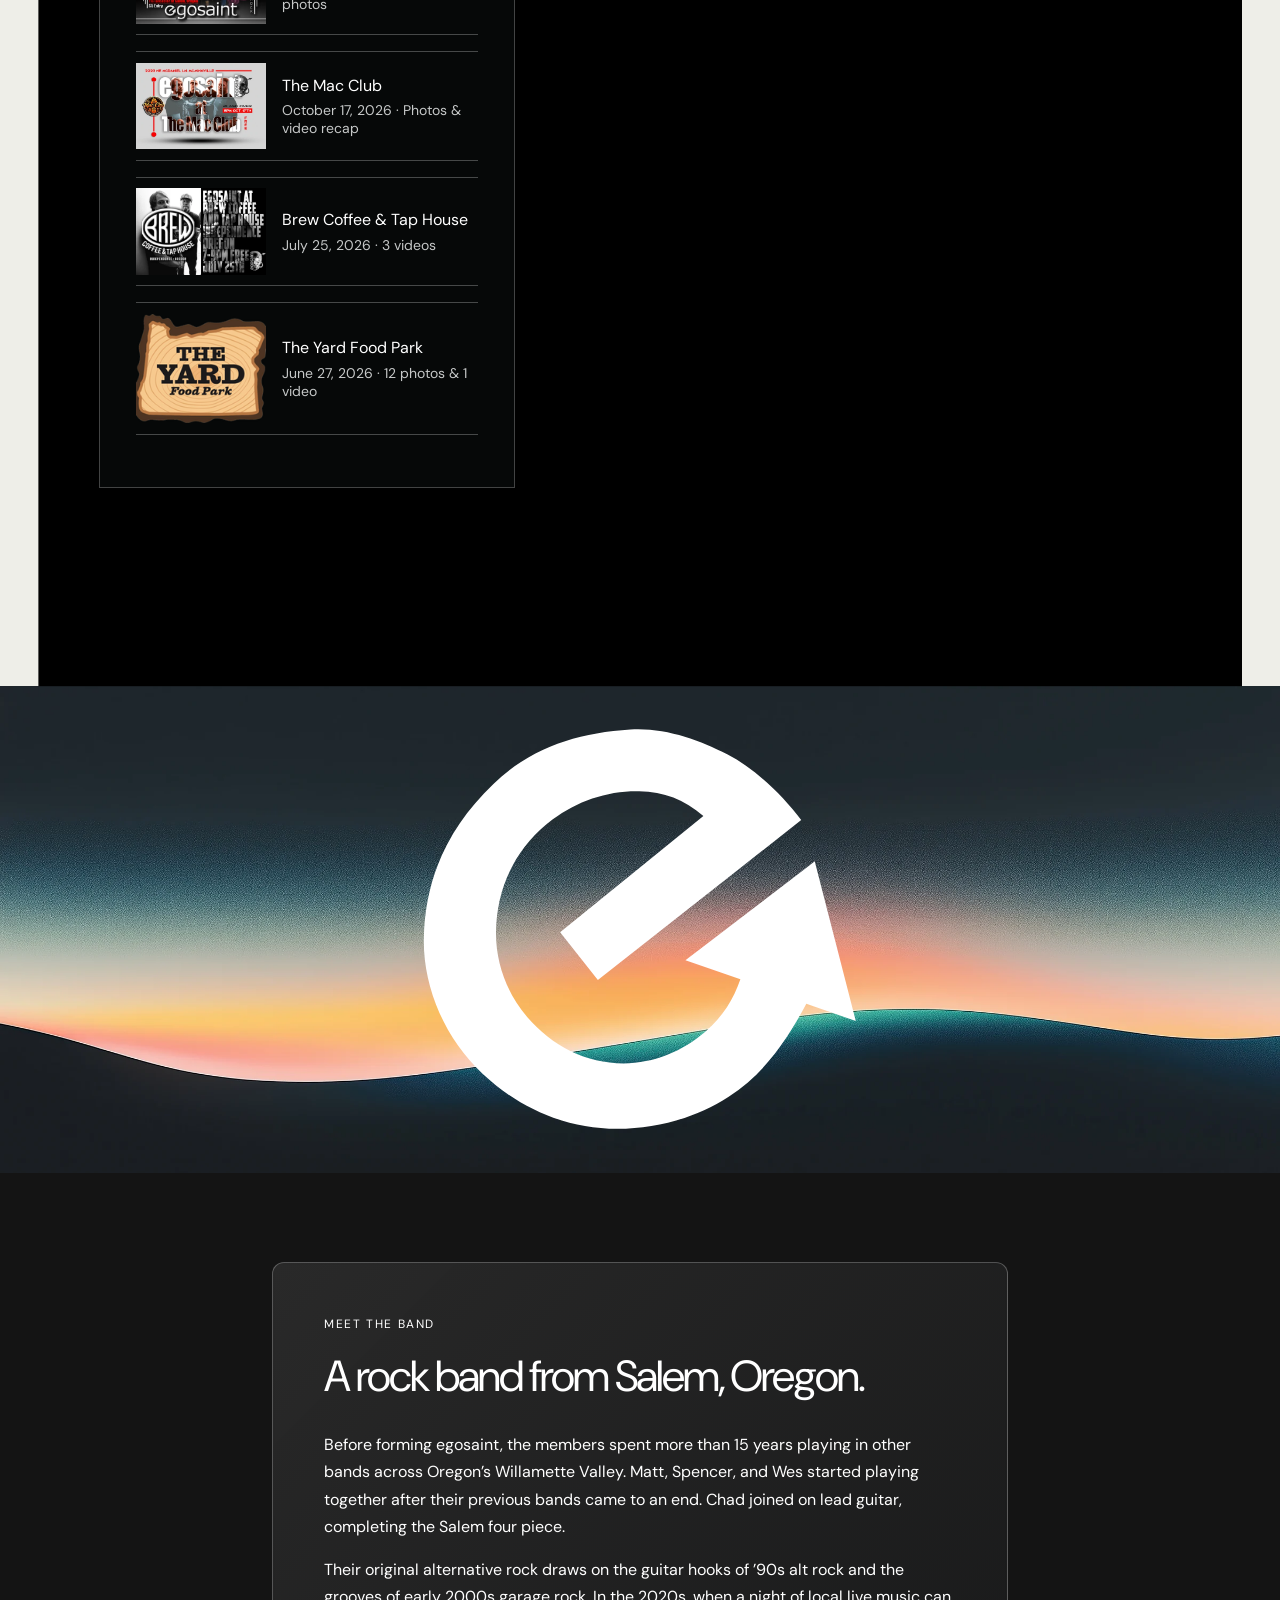
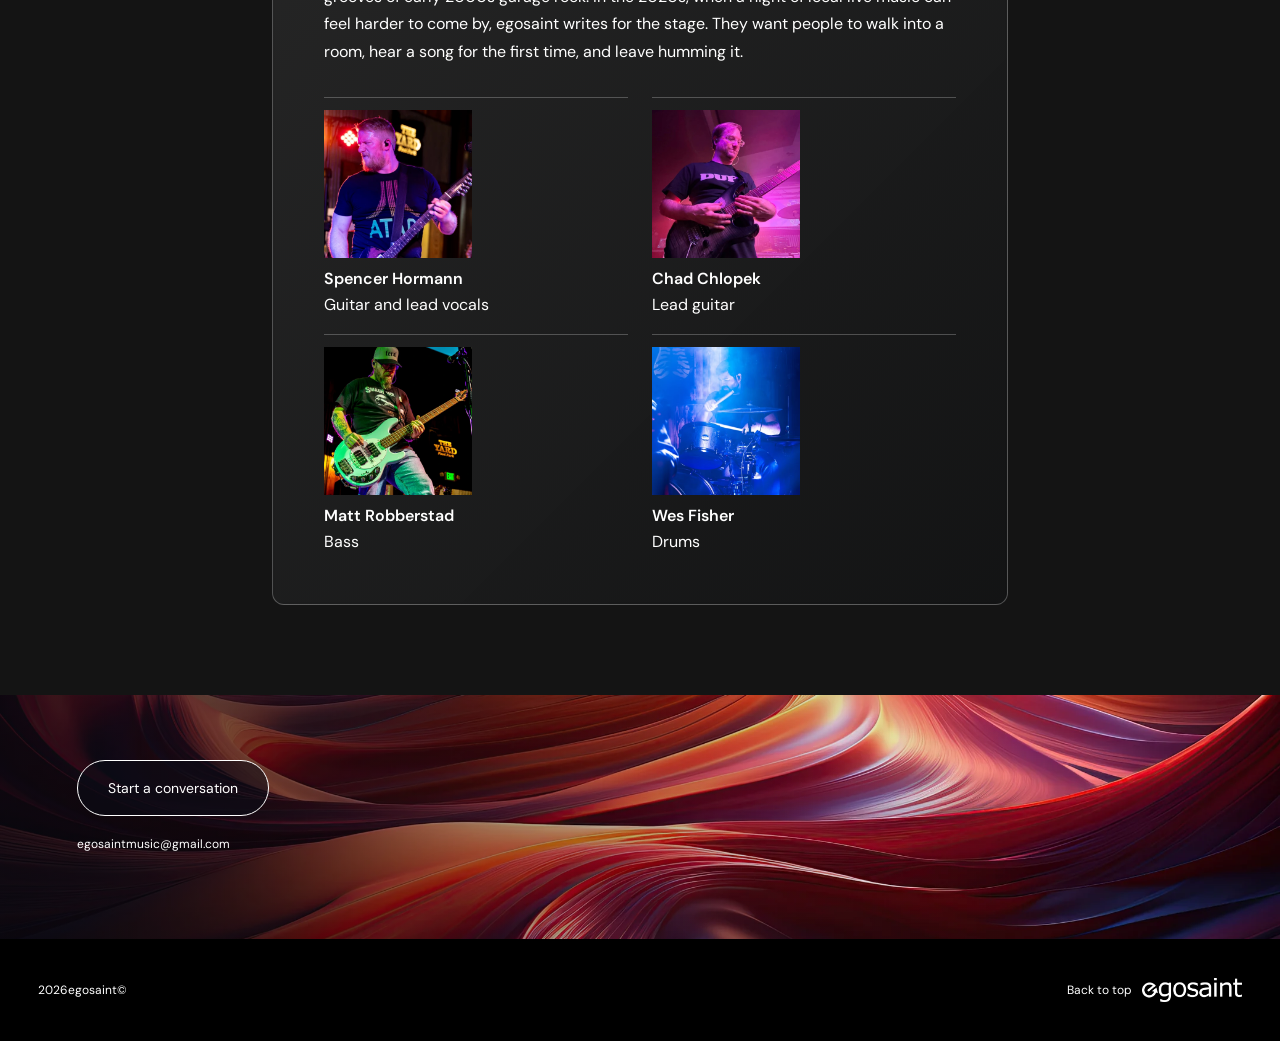
==== commit 0e1153da: "Use the abstract horizon background behind the egosaint emblem" ====
--- a/index.html
+++ b/index.html
@@ -1,5 +1,5 @@
 <!doctype html>
-<html lang="en"><head><meta charset="UTF-8"><meta name="viewport" content="width=device-width,initial-scale=1"><meta name="description" content="egosaint — an exploration of image, object and atmosphere. Creative direction and photography portfolio concept."><meta name="theme-color" content="#eeeee8"><title>egosaint — Image & Direction</title><link rel="stylesheet" href="style.css?v=member-photos"><link rel="stylesheet" href="montage.css"><link rel="stylesheet" href="scroll-motion.css?v=emblem-chevrons"></head>
+<html lang="en"><head><meta charset="UTF-8"><meta name="viewport" content="width=device-width,initial-scale=1"><meta name="description" content="egosaint — an exploration of image, object and atmosphere. Creative direction and photography portfolio concept."><meta name="theme-color" content="#eeeee8"><title>egosaint — Image & Direction</title><link rel="stylesheet" href="style.css?v=member-photos"><link rel="stylesheet" href="montage.css"><link rel="stylesheet" href="scroll-motion.css?v=emblem-horizon"></head>
 <body>
 <header>
   <a class="wordmark" href="#" aria-label="egosaint home" data-reveal="left">
--- a/scroll-motion.css
+++ b/scroll-motion.css
@@ -44,7 +44,7 @@
   display: grid;
   place-items: center;
   min-height: clamp(280px, 38vw, 620px);
-  background: #111619 url("images/band-emblem-background.webp?v=chevrons") center / cover no-repeat;
+  background: #111619 url("images/band-emblem-background.webp?v=horizon") center / cover no-repeat;
 }
 .band-emblem > img {
   display: block;
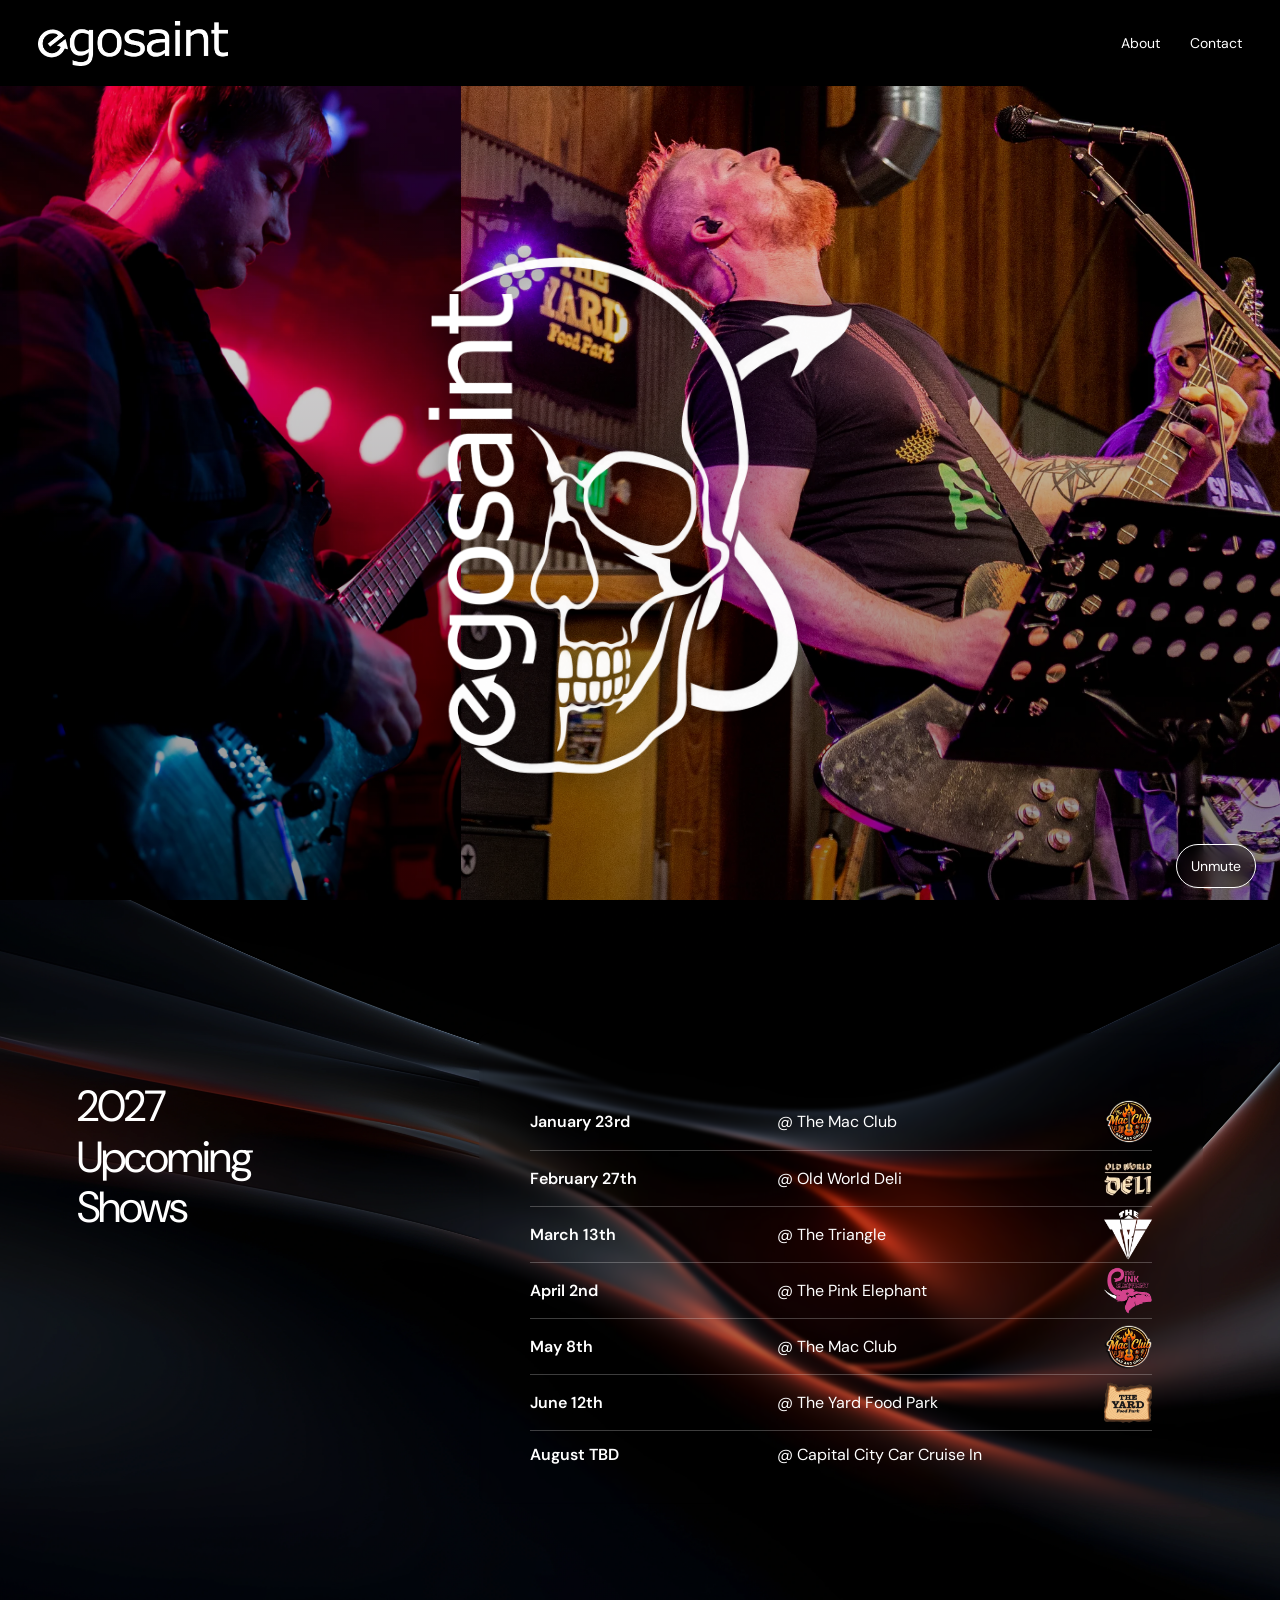
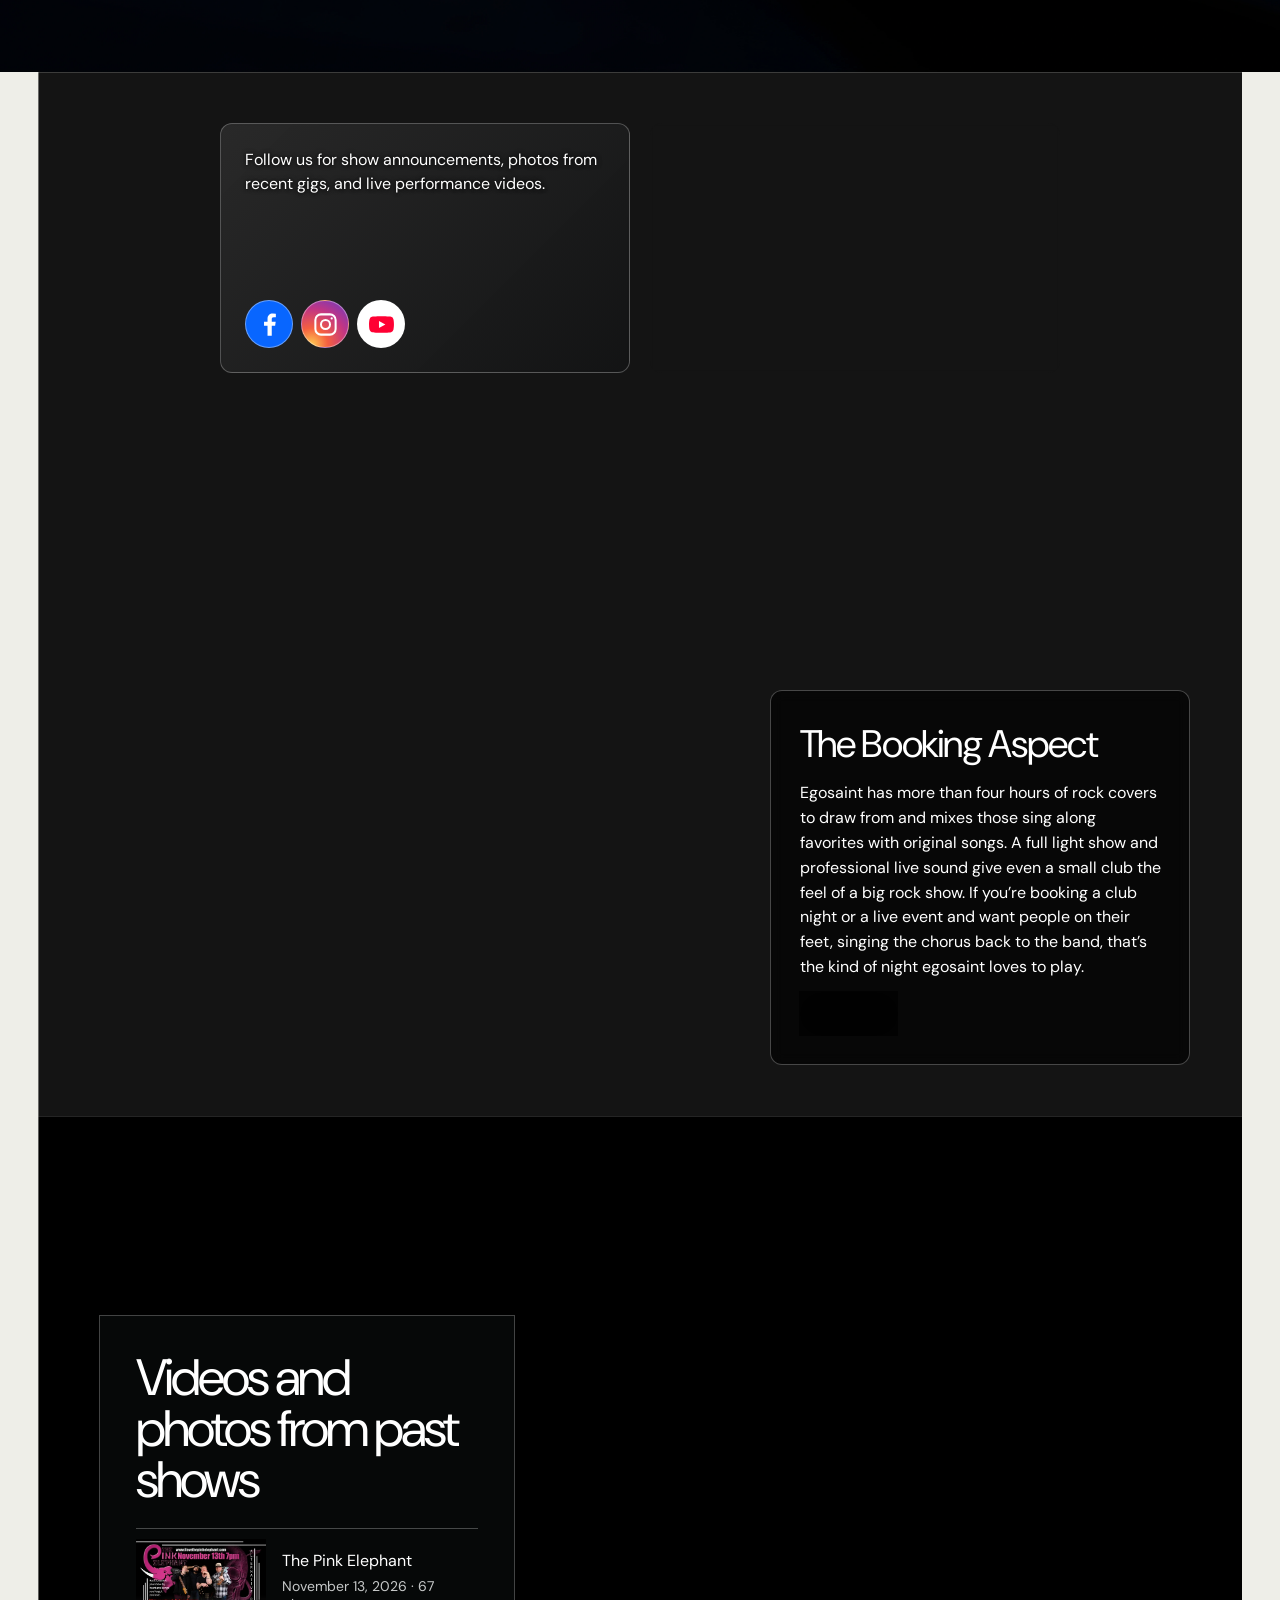
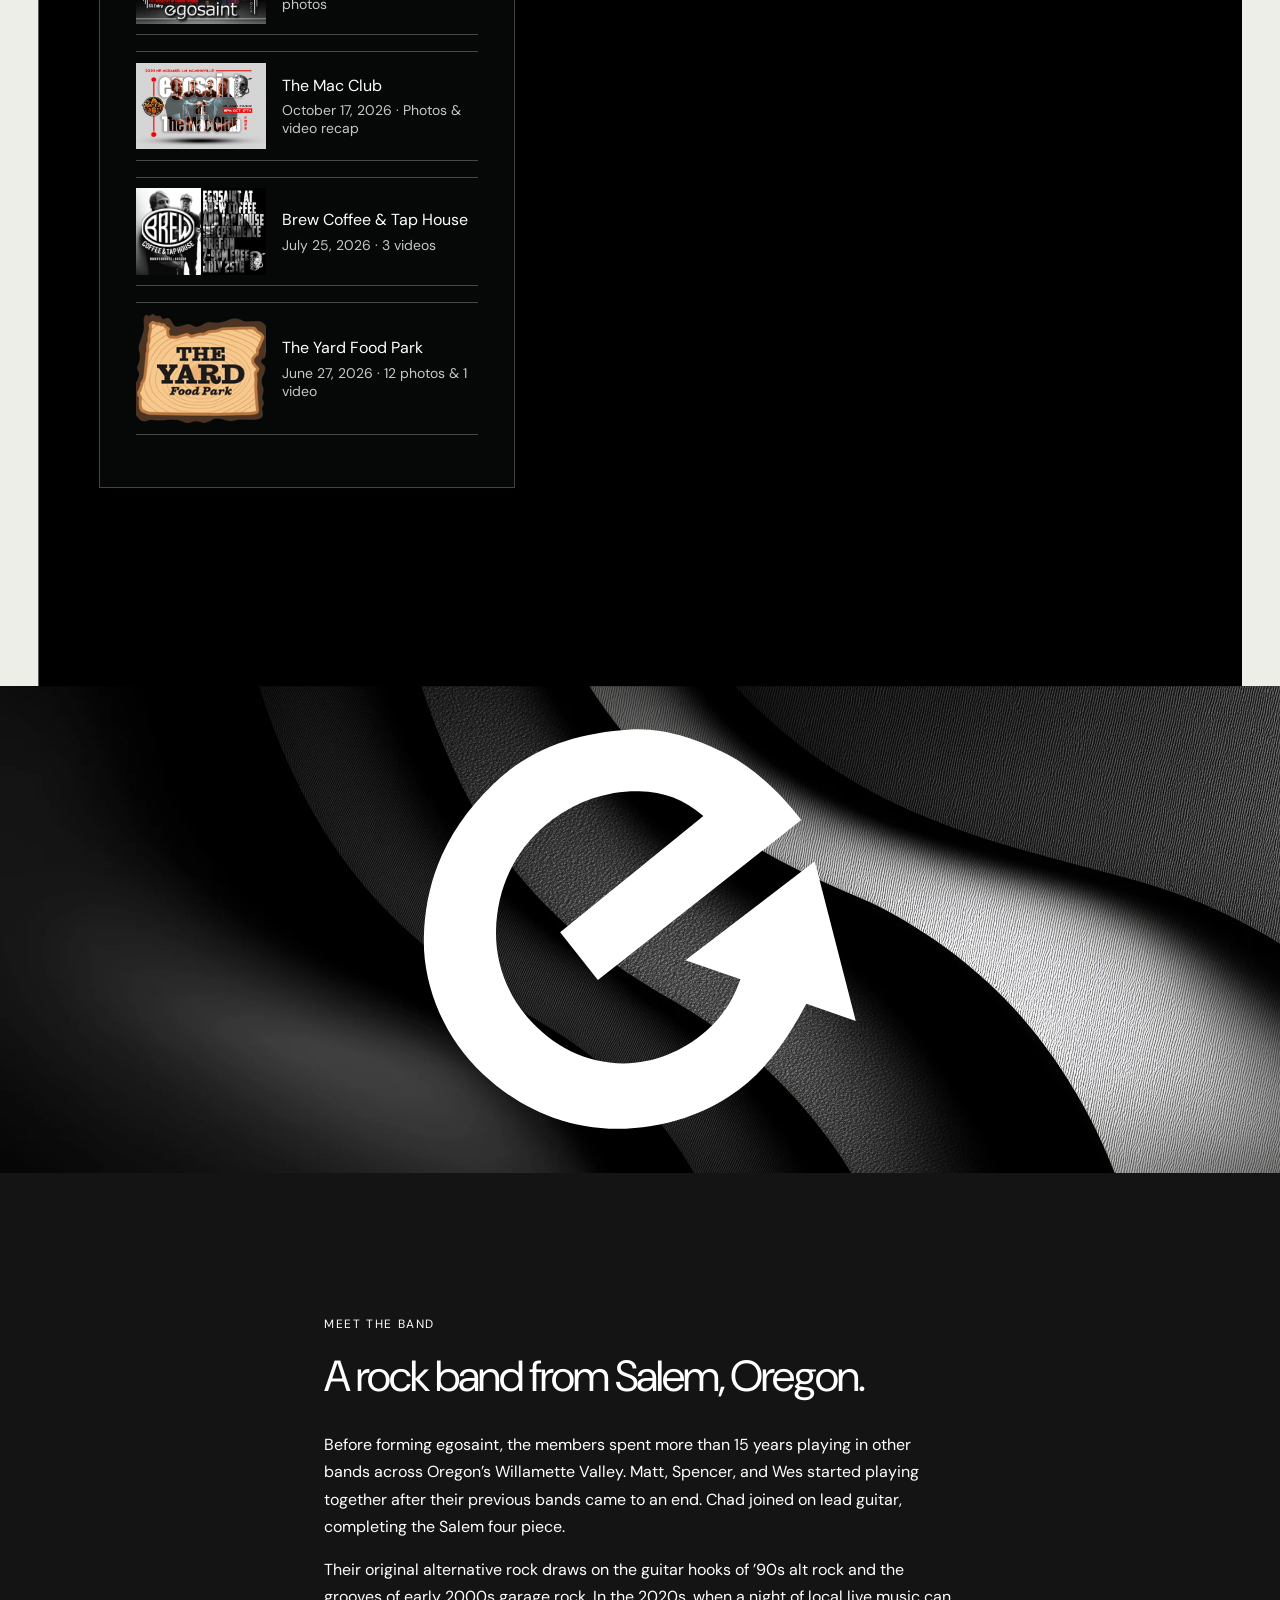
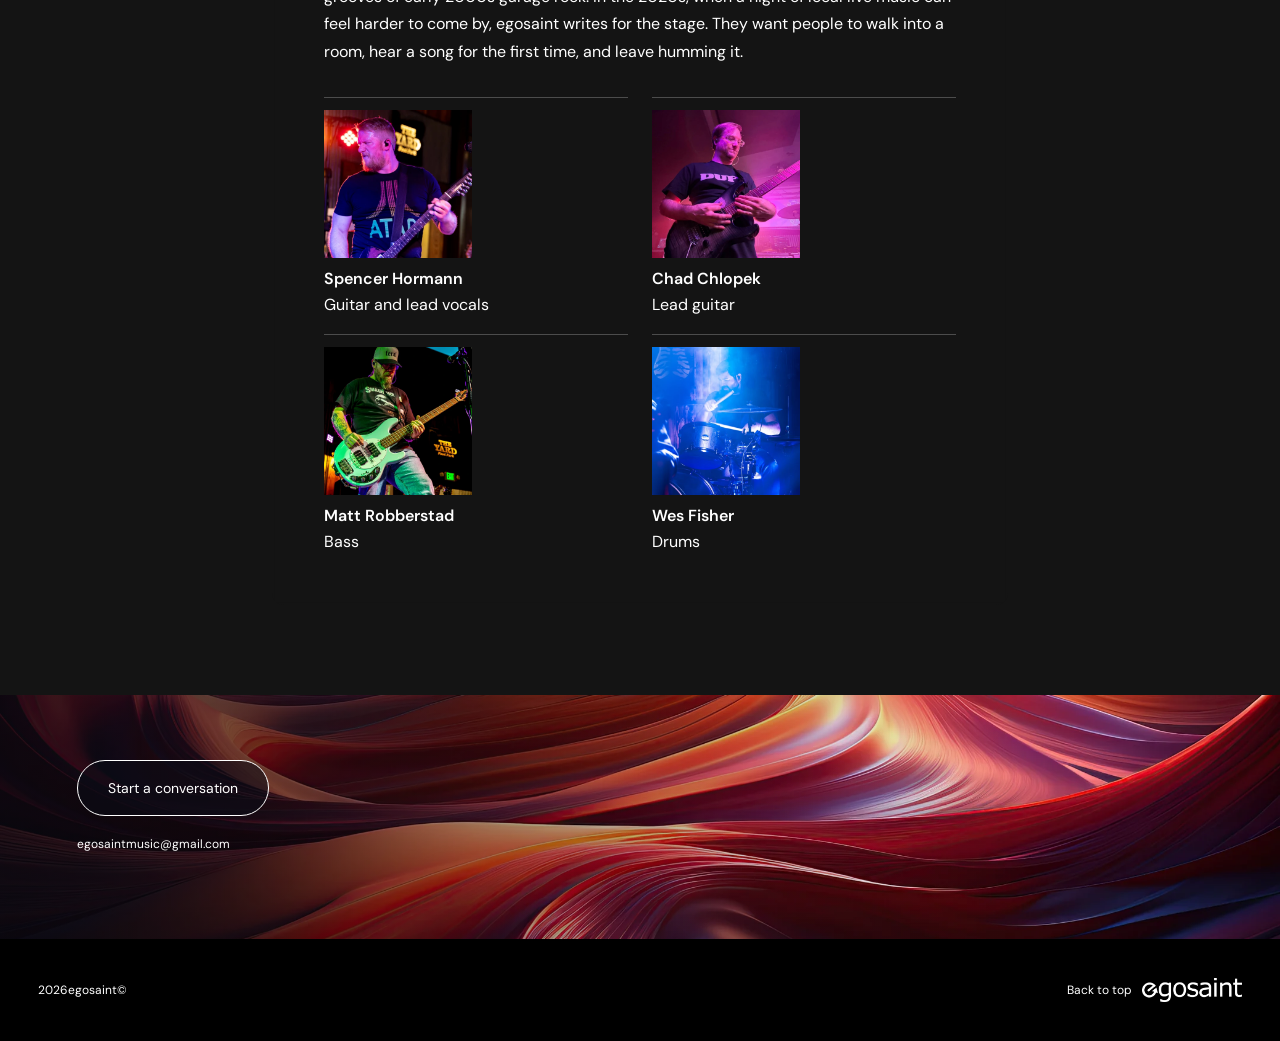
==== commit eae32eb0: "Set the emblem banner background to black waves" ====
--- a/index.html
+++ b/index.html
@@ -1,5 +1,5 @@
 <!doctype html>
-<html lang="en"><head><meta charset="UTF-8"><meta name="viewport" content="width=device-width,initial-scale=1"><meta name="description" content="egosaint — an exploration of image, object and atmosphere. Creative direction and photography portfolio concept."><meta name="theme-color" content="#eeeee8"><title>egosaint — Image & Direction</title><link rel="stylesheet" href="style.css?v=member-photos"><link rel="stylesheet" href="montage.css"><link rel="stylesheet" href="scroll-motion.css?v=emblem-horizon"></head>
+<html lang="en"><head><meta charset="UTF-8"><meta name="viewport" content="width=device-width,initial-scale=1"><meta name="description" content="egosaint — an exploration of image, object and atmosphere. Creative direction and photography portfolio concept."><meta name="theme-color" content="#eeeee8"><title>egosaint — Image & Direction</title><link rel="stylesheet" href="style.css?v=member-photos"><link rel="stylesheet" href="montage.css"><link rel="stylesheet" href="scroll-motion.css?v=emblem-black-waves"></head>
 <body>
 <header>
   <a class="wordmark" href="#" aria-label="egosaint home" data-reveal="left">
--- a/scroll-motion.css
+++ b/scroll-motion.css
@@ -44,7 +44,7 @@
   display: grid;
   place-items: center;
   min-height: clamp(280px, 38vw, 620px);
-  background: #111619 url("images/band-emblem-background.webp?v=horizon") center / cover no-repeat;
+  background: #111619 url("images/band-emblem-background.webp?v=black-waves") center / cover no-repeat;
 }
 .band-emblem > img {
   display: block;
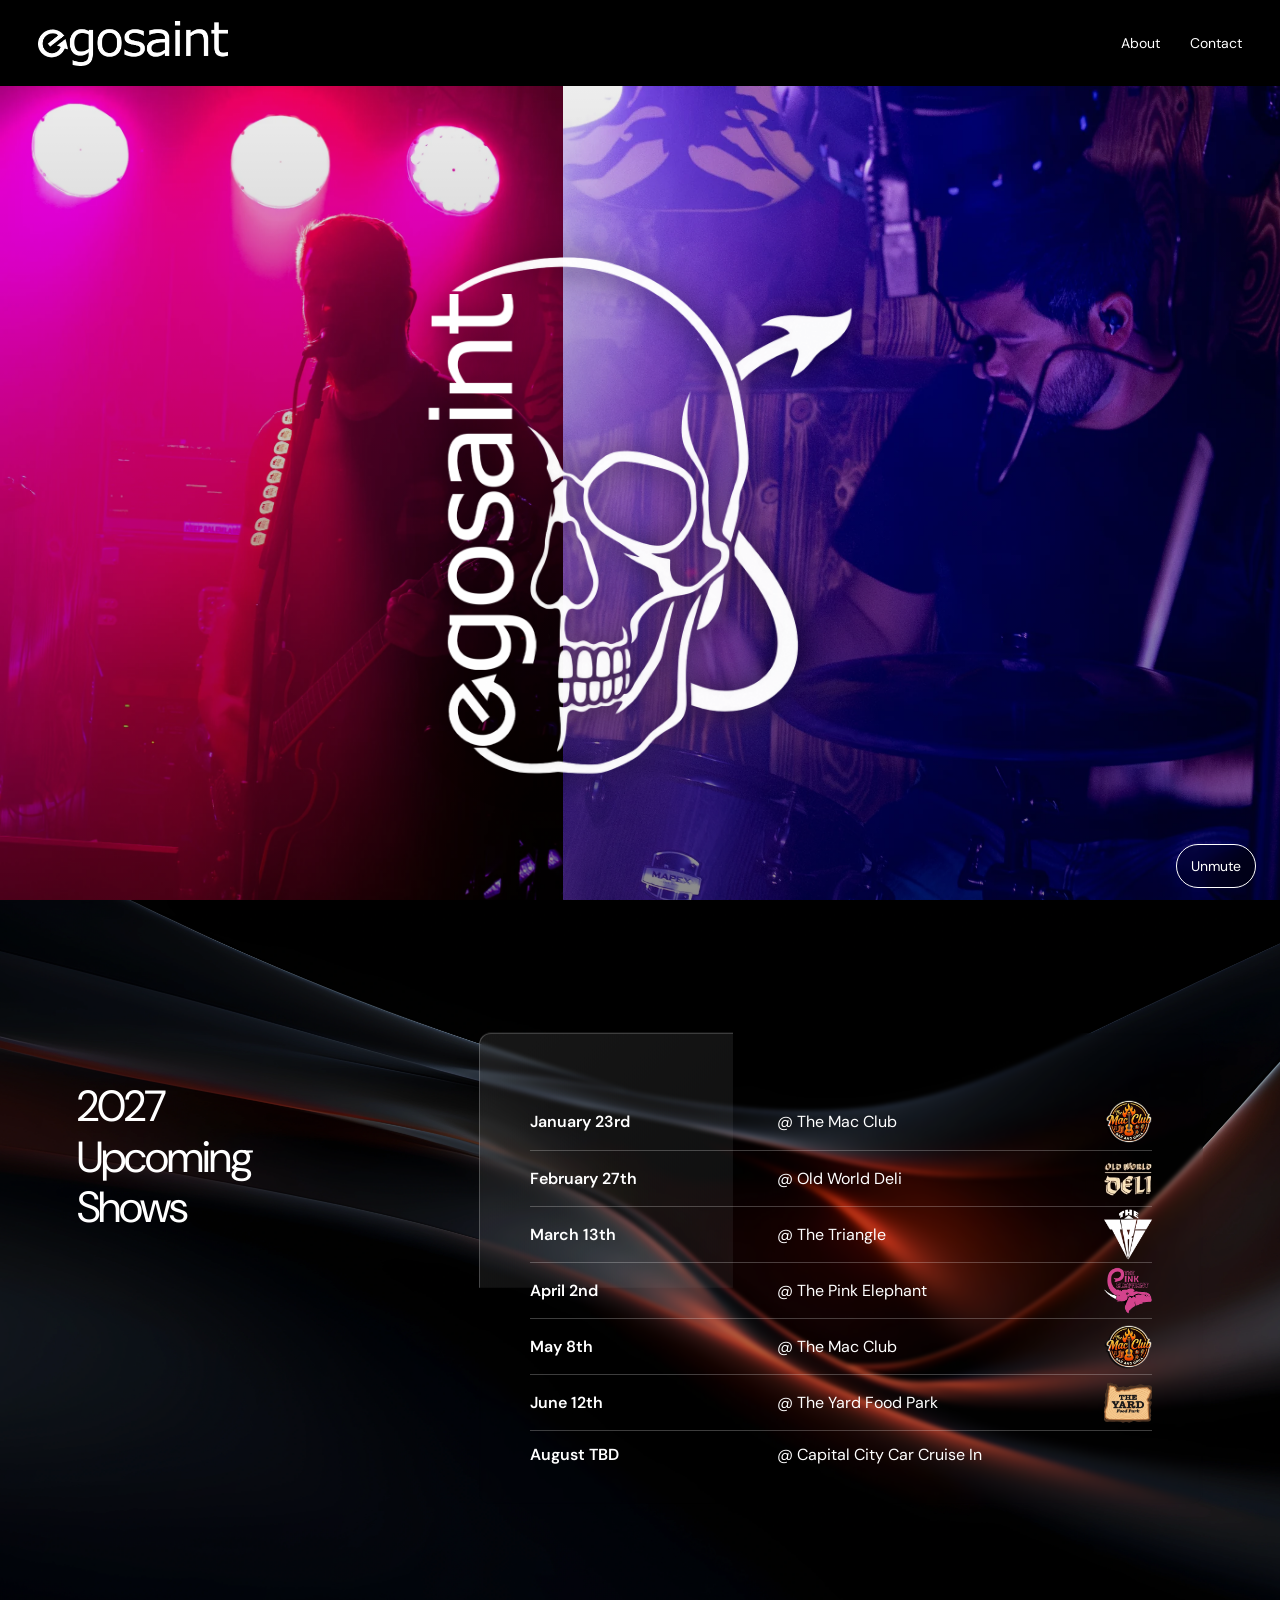
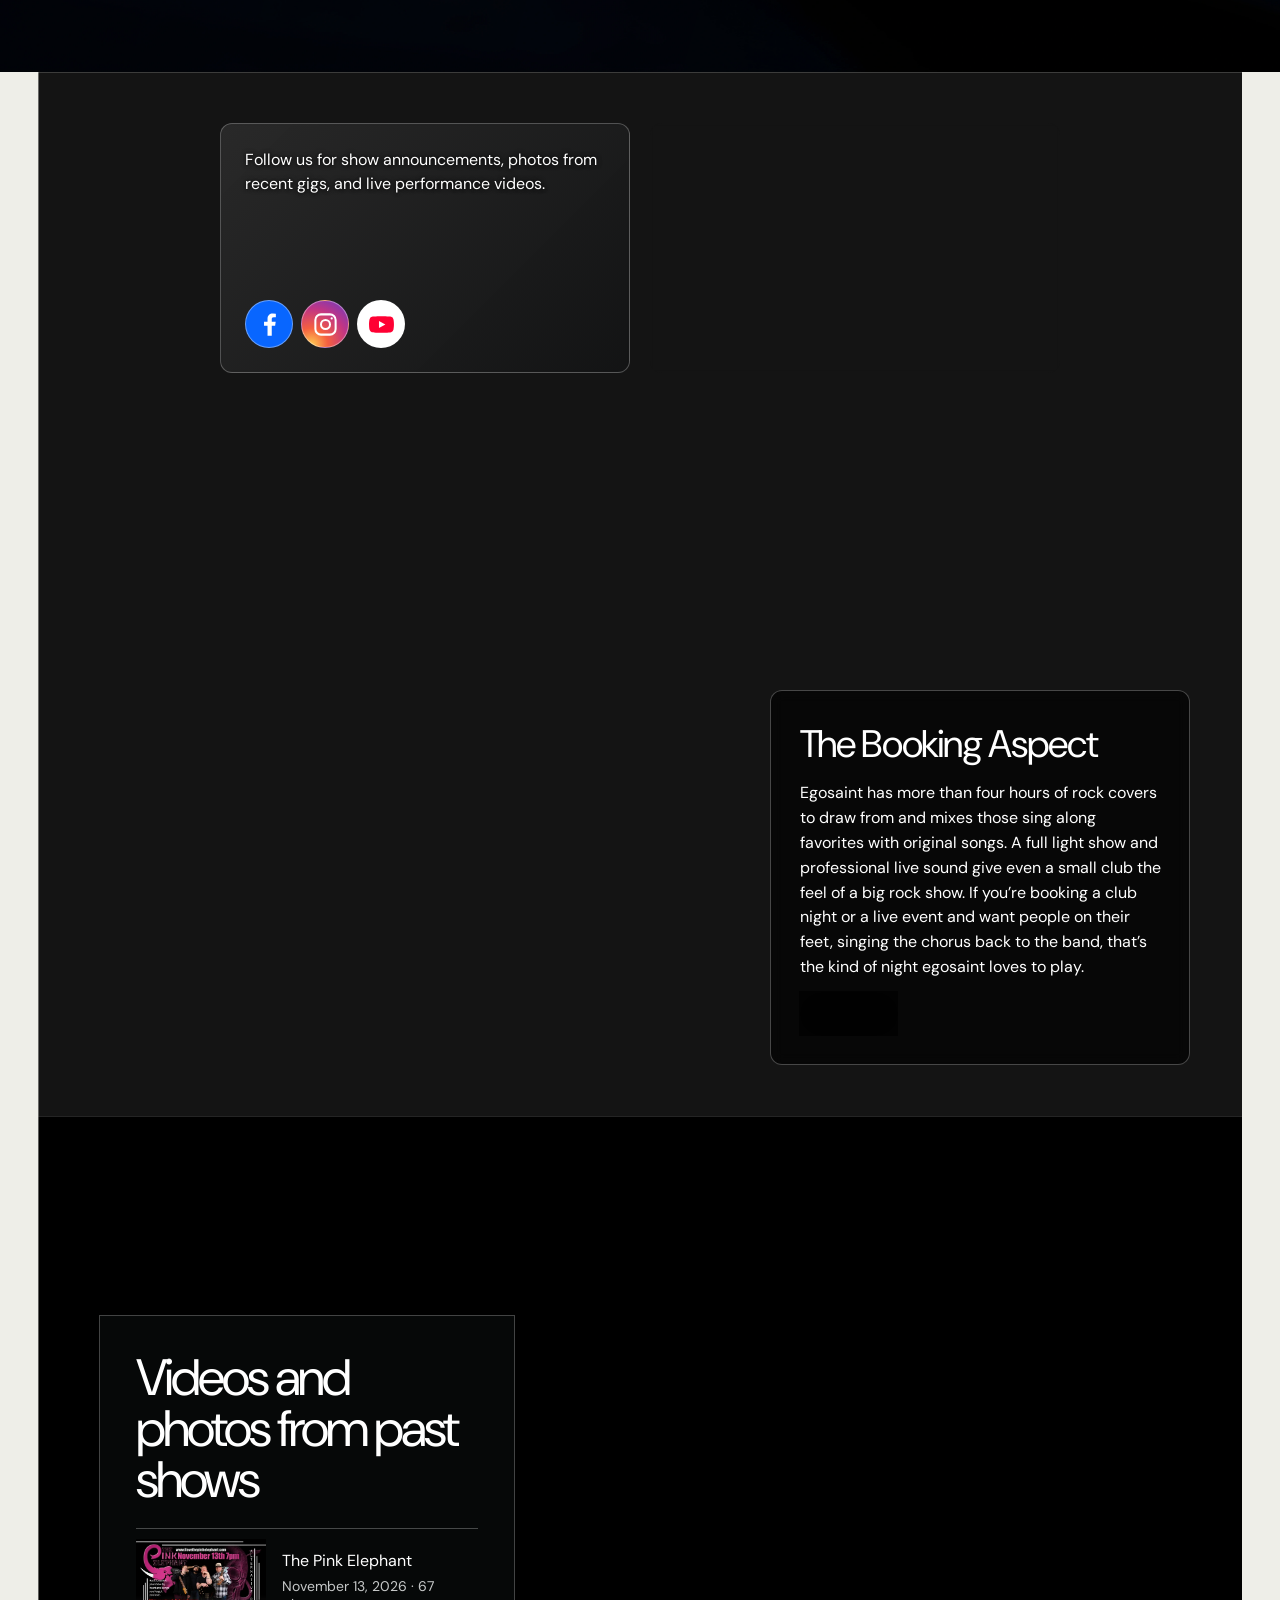
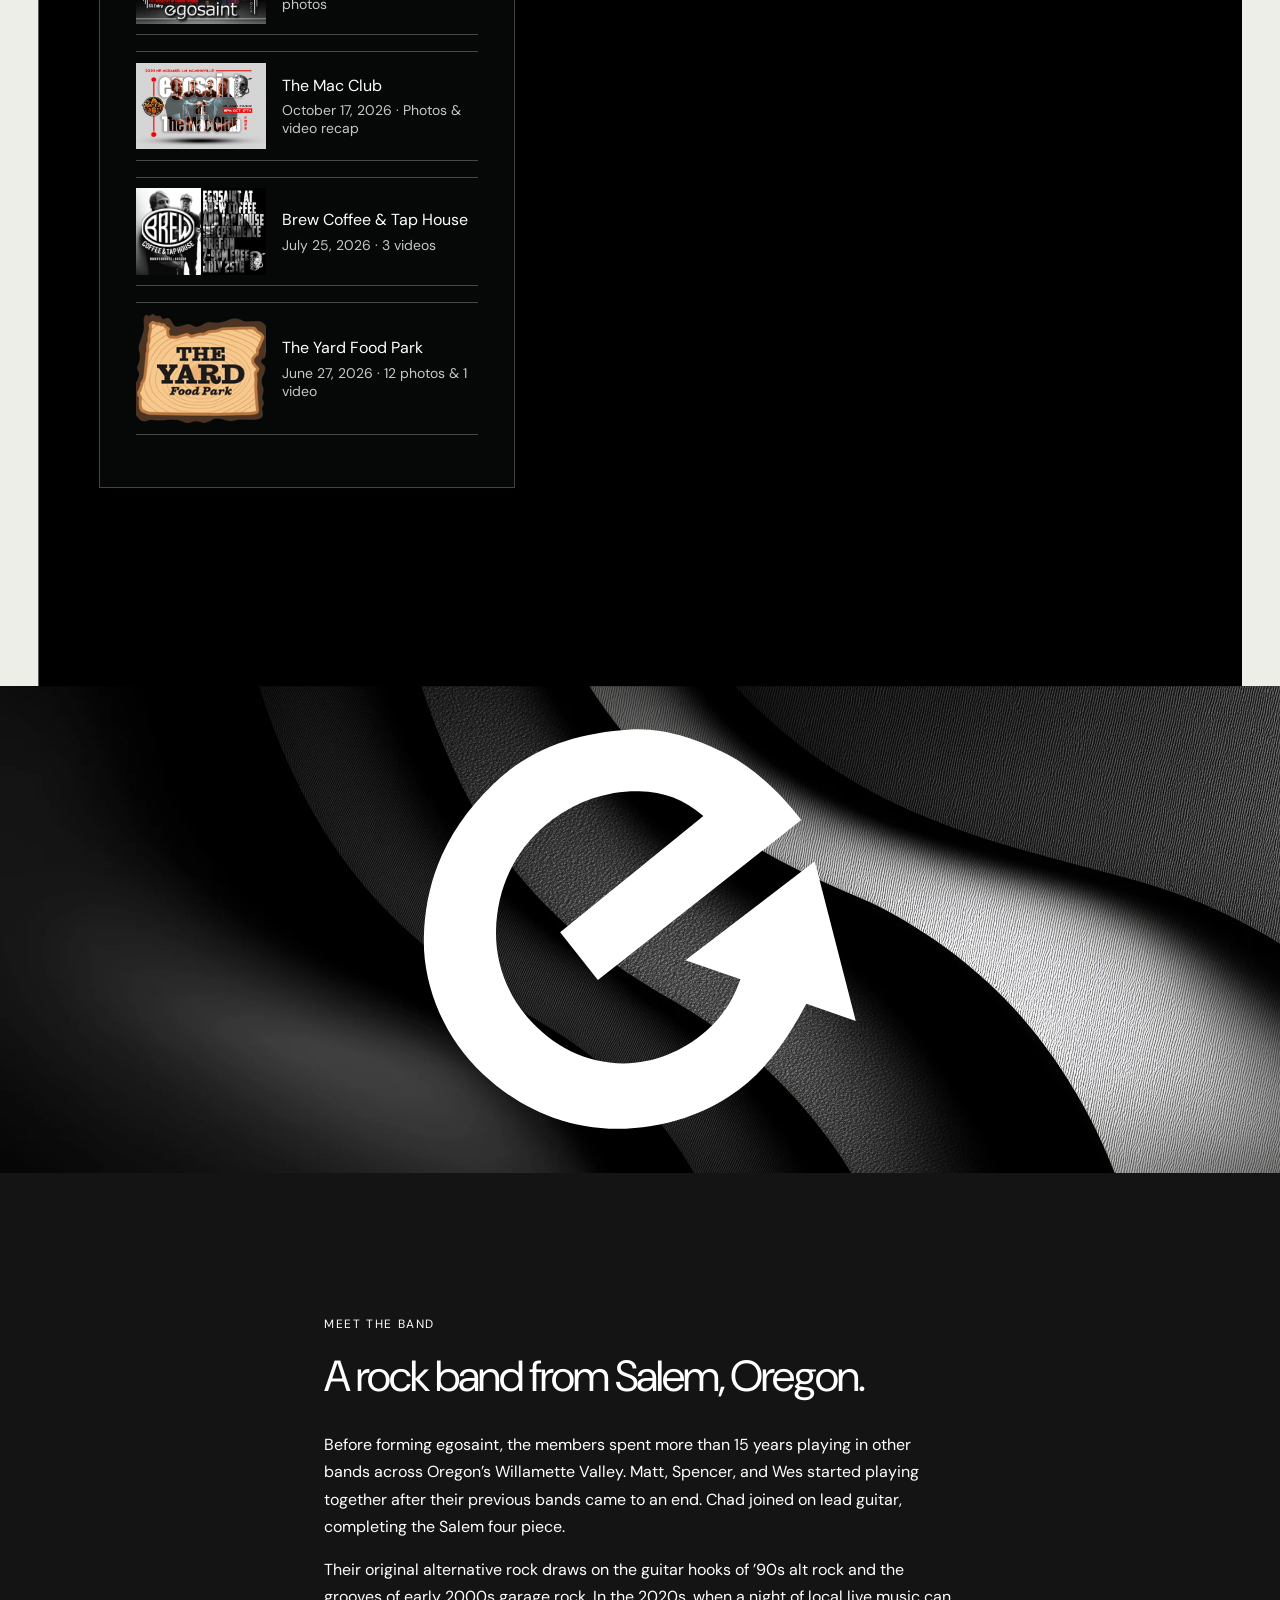
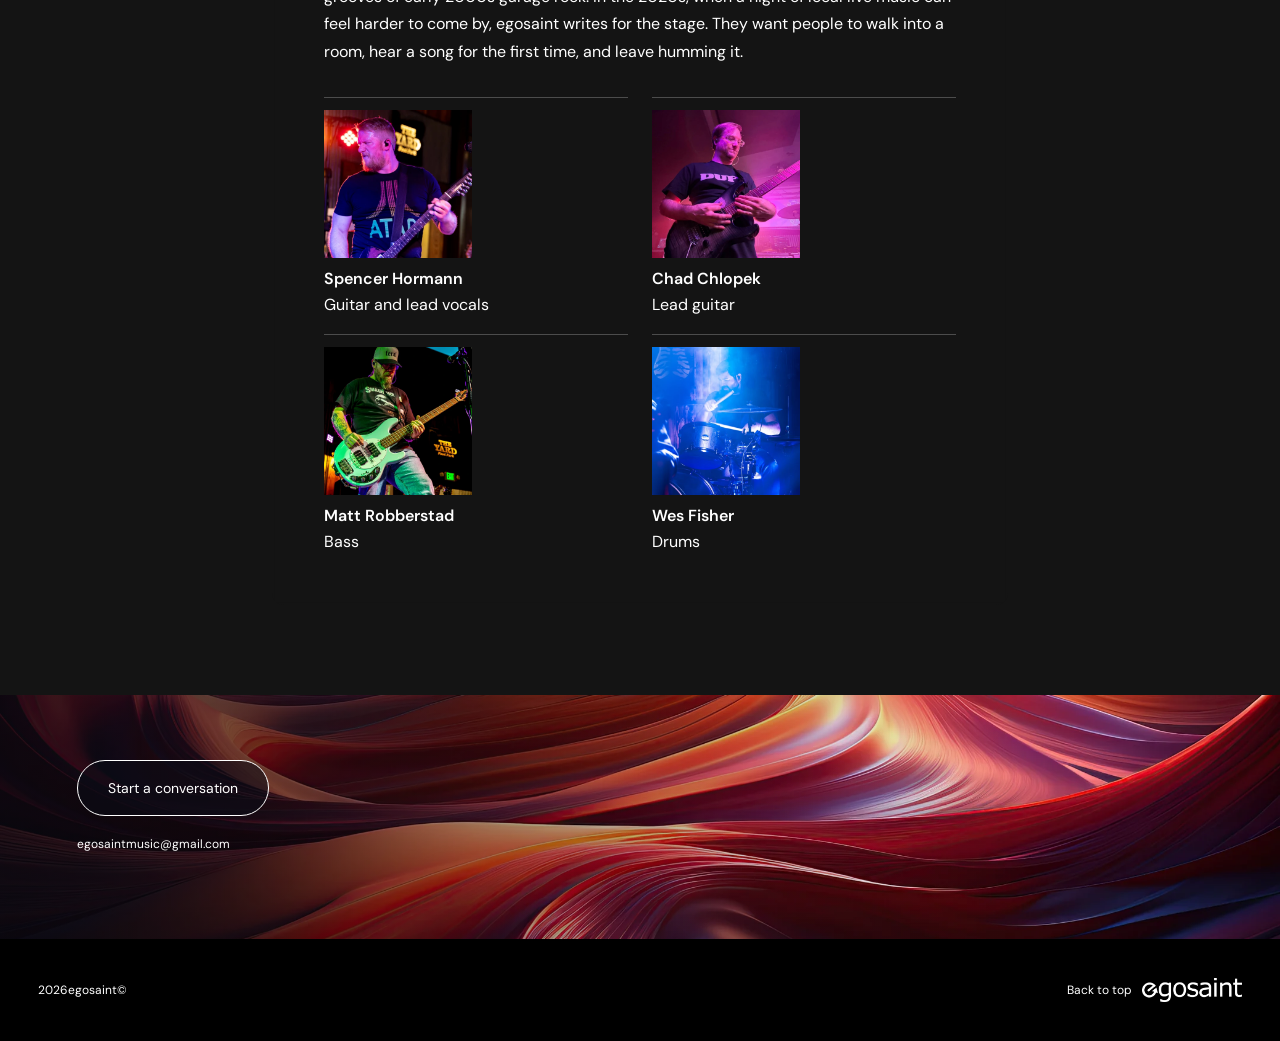
==== commit b6403dca: "Serve the full EPK and all five show videos from GitHub Pages. Send bookings directly to the existin" ====
--- a/index.html
+++ b/index.html
@@ -1,5 +1,5 @@
 <!doctype html>
-<html lang="en"><head><meta charset="UTF-8"><meta name="viewport" content="width=device-width,initial-scale=1"><meta name="description" content="egosaint — an exploration of image, object and atmosphere. Creative direction and photography portfolio concept."><meta name="theme-color" content="#eeeee8"><title>egosaint — Image & Direction</title><link rel="stylesheet" href="style.css?v=member-photos"><link rel="stylesheet" href="montage.css"><link rel="stylesheet" href="scroll-motion.css?v=emblem-black-waves"></head>
+<html lang="en"><head><meta charset="UTF-8"><meta name="viewport" content="width=device-width,initial-scale=1"><meta name="description" content="egosaint — an exploration of image, object and atmosphere. Creative direction and photography portfolio concept."><meta name="theme-color" content="#eeeee8"><title>egosaint — Image & Direction</title><link rel="stylesheet" href="style.css?v=local-fonts"><link rel="stylesheet" href="montage.css"><link rel="stylesheet" href="scroll-motion.css?v=emblem-black-waves"></head>
 <body>
 <header>
   <a class="wordmark" href="#" aria-label="egosaint home" data-reveal="left">
@@ -310,13 +310,13 @@
   </div>
   <nav class="show-playlist" id="brew-playlist" aria-label="Brew show media" hidden>
     <a href="images/live/brew-flyer.webp" data-media="photo" data-title="Brew Coffee &amp; Tap House · July 25" data-alt="egosaint show flyer for Brew Coffee &amp; Tap House in Independence, Oregon, July 25, 7–9 pm">Show flyer</a>
-    <a href="https://egosaintepk.taylor-metal-1153.chatgpt.site/media/brew/low.mp4" data-media="video">Low</a>
-    <a href="https://egosaintepk.taylor-metal-1153.chatgpt.site/media/brew/go-with-the-flow.mp4" data-media="video">Go with the Flow</a>
-    <a href="https://egosaintepk.taylor-metal-1153.chatgpt.site/media/brew/live-clip.mp4" data-media="video">Brew show clip</a>
+    <a href="media/brew/low.mp4" data-media="video">Low</a>
+    <a href="media/brew/go-with-the-flow.mp4" data-media="video">Go with the Flow</a>
+    <a href="media/brew/live-clip.mp4" data-media="video">Brew show clip</a>
   </nav>
   <nav class="show-playlist" id="mac-playlist" aria-label="Mac Club show media" hidden>
     <a href="images/mac-club/show-flyer.webp" data-media="photo" data-title="The Mac Club · October 17, 2026" data-alt="egosaint concert flyer for The Mac Club in McMinnville on October 17, 2026">Show flyer</a>
-    <a href="https://egosaintepk.taylor-metal-1153.chatgpt.site/media/mac-club/recap.mp4" data-media="video">Show recap</a>
+    <a href="media/mac-club/recap.mp4" data-media="video">Show recap</a>
     <button type="button" id="browse-mac-photos" aria-controls="mac-photos" aria-expanded="false">Browse photos</button>
   </nav>
   <nav class="show-playlist" id="pink-playlist" aria-label="Pink Elephant show media" hidden>
@@ -324,7 +324,7 @@
     <button type="button" id="browse-pink-photos" aria-controls="pink-photos" aria-expanded="false">Browse photos</button>
   </nav>
   <nav class="show-playlist" id="yard-playlist" aria-label="The Yard show media" hidden>
-    <a href="https://egosaintepk.taylor-metal-1153.chatgpt.site/media/yard/live.mp4" data-media="video" data-title="egosaint live at The Yard · June 27, 2026">Watch video</a>
+    <a href="media/yard/live.mp4" data-media="video" data-title="egosaint live at The Yard · June 27, 2026">Watch video</a>
     <button type="button" aria-controls="yard-photos" aria-expanded="false">Browse photos</button>
   </nav>
   <div id="yard-photos" class="photo-grid" data-title="Photos from The Yard Food Park" hidden>
@@ -473,11 +473,11 @@
   <button type="button" class="dialog-close" aria-label="Close contact form">Close ×</button>
   <div class="contact-dialog-content">
     <h2 id="contact-title">Contact egosaint</h2>
-    <form class="booking-form" action="https://egosaintepk.taylor-metal-1153.chatgpt.site/api/contact" method="post">
-      <input type="text" name="_honey" hidden tabindex="-1" autocomplete="off">
+    <form class="booking-form" action="https://formspree.io/f/mnpdrwlk" method="post">
+      <input type="text" name="_gotcha" hidden tabindex="-1" autocomplete="off">
       <label>Your name<input name="name" autocomplete="name" maxlength="120" required></label>
       <label>Your email<input type="email" name="email" autocomplete="email" maxlength="254" required></label>
-      <label>Subject<select name="_subject">
+      <label>Subject<select name="subject">
         <option>Booking inquiry</option>
         <option>General message</option>
       </select></label>
@@ -496,7 +496,7 @@
     <p>Thanks for reaching out. Returning to the homepage…</p>
   </div>
 </dialog>
-<script src="app.js"></script>
+<script src="app.js?v=direct-booking"></script>
 <script src="montage.js"></script>
 <script src="scroll-motion.js"></script>
 </body></html>
--- a/style.css
+++ b/style.css
@@ -1,302 +1,317 @@
-@import url('https://fonts.googleapis.com/css2?family=DM+Sans:wght@400;450;500;600&family=Playfair+Display:ital,wght@1,400&display=swap');
-
-#shows-title {
-  align-self: start;
-  margin: 0;
-  padding-top: clamp(0px, 4vw, 56px);
-}
-#shows-title > span { display: block; }
-@media (max-width: 700px), (pointer: coarse) {
-  #shows-title > span { display: inline; }
-}
-
-.show-schedule {
-  margin: 0;
-  padding: clamp(40px, 5vw, 72px) clamp(20px, 4vw, 56px);
-  list-style: none;
-}
-.show-schedule li {
-  display: grid;
-  grid-template-columns: minmax(8.5rem, .85fr) minmax(0, 1.4fr);
-  gap: 12px 20px;
-  padding: 12px 0;
-  line-height: 1.45;
-}
-.show-schedule li + li { border-top: 1px solid var(--line); }
-.show-schedule strong { font-weight: 600; }
-.show-schedule .show-with-logo {
-  position: relative;
-  min-height: 56px;
-  align-items: center;
-}
-.show-with-logo > span { padding-right: 60px; }
-.show-with-logo .venue-logo {
-  position: absolute;
-  right: 0;
-  top: 50%;
-  transform: translateY(-50%);
-  width: 48px;
-  height: auto;
-}
-
-.band-links {
-  position: relative;
-  z-index: 1;
-  grid-area: 1 / 1;
-  place-self: start center;
-  display: grid;
-  grid-template-columns: repeat(2, minmax(0, 1fr));
-  gap: clamp(10px, 2vw, 20px);
-  width: min(100%, 840px);
-}
-.band-link-card {
-  display: grid;
-  grid-template-rows: 1fr auto;
-  gap: 12px;
-  padding: clamp(14px, 2vw, 24px);
-  color: #fff;
-  text-shadow: 0 1px 3px #151515, 0 0 5px rgb(0 0 0 / 80%);
-}
-.band-link-card > p {
-  margin: 0;
-  line-height: 1.5;
-}
-.single-play {
-  display: inline-flex;
-  align-items: center;
-  justify-self: start;
-  gap: 1rem;
-  padding: .5rem 1.1rem .5rem .5rem;
-  border: 1px solid rgb(255 255 255 / 45%);
-  border-radius: 8px;
-  font-size: 1.125rem;
-  font-weight: 600;
-}
-.single-play:hover, .single-play:focus-visible { background: rgb(255 255 255 / 12%); }
-.single-play img { width: clamp(58px, 8.5vw, 86px); height: auto; border-radius: 4px; }
-.single-play small { display: block; margin-top: .2rem; font-weight: 400; }
-.single-waveform { width: clamp(2rem, 4vw, 3rem); height: auto; color: #d9b9e9; }
-.band-icon-links {
-  display: flex;
-  flex-wrap: wrap;
-  gap: 8px;
-  margin: 0;
-  padding: 0;
-  list-style: none;
-}
-.band-icon-links a {
-  display: grid;
-  place-items: center;
-  width: 48px;
-  height: 48px;
-  background: var(--badge, #111);
-  color: var(--glyph, #fff);
-  border: 1px solid rgb(255 255 255 / 38%);
-  border-radius: 50%;
-}
-.icon-facebook { --badge: #0866ff; }
-.icon-instagram { --badge: radial-gradient(circle at 20% 95%, #ffcb52, #f56040 29%, #c13584 63%, #643cc6); }
-.icon-youtube { --badge: #fff; --glyph: #ff0033; }
-.icon-spotify { --glyph: #1ed760; }
-.icon-apple-music { --badge: #fff; --glyph: #fa2d55; }
-.icon-amazon-music { --badge: #231144; --glyph: #25d1da; }
-.icon-tidal { --badge: #000; }
-.band-icon-links a:focus-visible {
-  outline-color: #fff;
-  outline-offset: 2px;
-}
-.band-icon-links svg {
-  width: 27px;
-  height: 27px;
-}
-@media (prefers-reduced-motion: no-preference) {
-  .band-link-card.revealed .band-icon-links li {
-    animation: icon-arrive .65s ease-out backwards;
-    animation-delay: var(--icon-delay, .35s);
-  }
-  .band-icon-links li:nth-child(2) { --icon-delay: .45s; }
-  .band-icon-links li:nth-child(3) { --icon-delay: .55s; }
-  .band-icon-links li:nth-child(4) { --icon-delay: .65s; }
-  .band-icon-links a { transition: transform .18s ease-out; }
-  .band-icon-links a:focus-visible { transform: translateY(-3px); }
-  @media (hover: hover) {
-    .band-icon-links a:hover { transform: translateY(-3px) scale(1.05); }
-  }
-  .band-icon-links a:active { transform: scale(.94); }
-  @keyframes icon-arrive {
-    from { transform: translateY(8px) scale(.88); }
-    to { transform: none; }
-  }
-}
-
-.band-lineup {
-  display: grid;
-  grid-template-columns: repeat(2, minmax(0, 1fr));
-  gap: 18px 24px;
-  max-width: 510px;
-  margin: 32px 0 0;
-}
-.band-lineup > div {
-  border-top: 1px solid var(--line);
-  padding-top: 12px;
-}
-.band-lineup dt { font-weight: 600; }
-.band-lineup .member-photo {
-  display: block;
-  width: min(100%, 148px);
-  height: auto;
-  margin-bottom: 10px;
-}
-.band-lineup dd {
-  margin: 4px 0 0;
-  color: #67685d;
-  line-height: 1.45;
-}
-
-@media (max-width: 700px) {
-  #shows-title { padding-top: 0; }
-}
-@media (max-width: 460px) {
-  .show-schedule li {
-    grid-template-columns: 1fr;
-    gap: 3px;
-  }
-}
-
-.band-section {
-  position: relative;
-  display: grid;
-  grid-template-columns: minmax(0, 1fr);
-  grid-template-rows: auto 1fr;
-  place-items: end;
-  row-gap: 24px;
-  min-height: max(630px, 116svh);
-  margin: 0 3%;
-  padding: clamp(18px, 4vw, 64px);
-  background: #141414;
-}
-.band-portrait { display: block; pointer-events: none; }
-.band-portrait img {
-  display: block;
-  width: 100%;
-  height: 100%;
-  object-fit: cover;
-  object-position: center 22%;
-}
-.band-bio {
-  position: relative;
-  z-index: 1;
-  grid-area: 2 / 1;
-  display: flex;
-  flex-direction: column;
-  gap: 12px;
-  width: min(100%, 420px);
-  padding: clamp(16px, 2.2vw, 32px);
-  color: #fff;
-  background: rgb(0 0 0 / 64%);
-  border: 1px solid rgb(255 255 255 / 26%);
-  border-radius: 12px;
-  -webkit-backdrop-filter: blur(6px);
-  backdrop-filter: blur(6px);
-}
-.band-bio h2 {
-  margin: 0;
-  font-size: clamp(24px, 3vw, 48px);
-  font-weight: 400;
-  letter-spacing: -.035em;
-}
-.band-bio-copy { margin: 0; font-size: 1rem; line-height: 1.55; }
-.booking-form { display: grid; gap: 1rem; }
-.booking-form label { display: grid; gap: .35rem; }
-.booking-form :is(input, select, textarea) {
-  width: 100%;
-  min-width: 0;
-  padding: .65rem .8rem;
-  font: inherit;
-  color: var(--ink);
-  background: #fff;
-  border: 1px solid #888981;
-  border-radius: .25rem;
-}
-.booking-form textarea { resize: vertical; }
-.booking-form p { margin: -.5rem 0 0; font-size: .875rem; }
-.booking-form button { justify-self: start; }
-.booking-form button:disabled { cursor: wait; opacity: .7; }
-#booking-status:empty { display: none; }
-#message-sent { width: min(32rem, 94vw); }
-.direct-email a { text-decoration: underline; overflow-wrap: anywhere; }
-@media (max-width: 700px) {
-  .band-links { grid-template-columns: 1fr; }
-  .band-section {
-    min-height: max(570px, 100svh);
-    margin: 0;
-  }
-}
-@media (max-aspect-ratio: 1/1) {
-  .band-portrait img { height: auto; min-height: 100%; }
-}
-@media (prefers-reduced-motion: reduce) {
-  .band-section {
-    min-height: 100svh;
-    gap: 18px;
-    padding: 0 0 18px;
-  }
-  .band-section > .band-portrait {
-    position: absolute;
-    inset: 0;
-  }
-  .band-links {
-    width: min(calc(100% - 36px), 840px);
-    margin-top: 18px;
-  }
-  .band-portrait img {
-    height: 100%;
-  }
-  .band-bio {
-    width: min(calc(100% - 36px), 420px);
-    margin-right: 18px;
-  }
-}
-@media (max-width: 700px) {
-  .band-bio {
-    margin-inline: auto;
-    text-align: left;
-  }
-}
-.live-feature > picture { display: block; width: 100%; height: 100%; }
-.live-feature > picture img {
-  display: block;
-  width: 100%;
-  height: 100%;
-  object-fit: cover;
-  object-position: 60% center;
-}
-.live-feature > picture::after {
-  content: "";
-  position: absolute;
-  inset: 0;
-  pointer-events: none;
-  background: linear-gradient(to right, rgb(0 0 0 / 54%), transparent 62%);
-}
-@media (max-width: 700px) {
-  .live-feature > picture img { object-position: 79% center; }
-  .live-feature > picture::after {
-    background: linear-gradient(to top, rgb(0 0 0 / 66%), transparent 65%);
-  }
-}
-#project-dialog .live-gallery {
-  display: grid;
-  justify-items: center;
-  gap: clamp(14px, 3vw, 34px);
-  margin-top: 32px;
-}
-.live-gallery picture { display: block; }
-#project-dialog .live-gallery img {
-  display: block;
-  width: auto;
-  max-width: 100%;
-  height: auto;
-  max-height: 80svh;
-  margin: 0;
-}
-:root{--paper:#eeeee8;--ink:#25261f;--line:#c9c9bf}*{box-sizing:border-box}html{scroll-behavior:smooth;scroll-padding-top:85px}body{margin:0;background:var(--paper);color:var(--ink);font:16px 'DM Sans',Arial,sans-serif}a{color:inherit;text-decoration:none}button{font:inherit;color:inherit;cursor:pointer}button,a{-webkit-tap-highlight-color:transparent}button:focus-visible,a:focus-visible{outline:2px solid #788350;outline-offset:6px}header{height:86px;display:flex;align-items:center;padding:0 3%;gap:50px;background:var(--paper)}.wordmark{font-size:32px;letter-spacing:-2px;font-weight:600}nav{display:flex;gap:30px;margin-left:auto;font-size:14px}nav a:hover{border-bottom:1px solid}.header-note{font-size:12px;margin-left:60px;color:#65665a}.hero{height:calc(100svh - 86px);min-height:580px;max-height:1100px;position:relative;background:#3f4538;color:white;overflow:hidden}.hero-pictures{display:grid;grid-template-columns:44% 56%;height:100%}.hero img{height:100%;width:100%;object-fit:cover}.hero-flower{filter:brightness(.65) saturate(.5)}.hero-fashion{filter:brightness(.67);object-position:50% 30%!important}.hero-title{position:absolute;inset:0;display:flex;flex-direction:column;align-items:center;justify-content:center;padding-top:40px;pointer-events:none}.hero-title p{text-transform:uppercase;font-size:12px;letter-spacing:3px;margin:0 0 5px}.hero h1{font-size:clamp(100px,22vw,380px);font-weight:450;letter-spacing:-.085em;line-height:1;margin:0;padding-right:.08em}.hero-bottom{position:absolute;bottom:28px;left:3%;right:3%;display:flex;justify-content:space-between;font-size:12px}.hero-bottom a{border-bottom:1px solid #ffffff80;padding-bottom:4px}.intro,.about{display:grid;grid-template-columns:1fr 2fr;padding:130px 6%;gap:40px}.eyebrow{font-size:12px;text-transform:uppercase;letter-spacing:1.6px;margin:10px 0}.intro h2,.about h2{font-size:clamp(32px,3.4vw,58px);font-weight:400;line-height:1.16;letter-spacing:-2px;margin:0 0 30px}.intro>div>p,.about>div>p{max-width:510px;line-height:1.7;color:#67685d;font-size:16px}.work{padding:0 3% 100px}.section-top{display:flex;justify-content:space-between;align-items:center;border-bottom:1px solid var(--line);padding-bottom:24px}.section-top h2{font-size:28px;font-weight:400;margin:0;letter-spacing:-1px}.sample-label{font-size:12px;color:#717265}.filters{display:flex;gap:24px;margin:25px 0 45px}.filters button{border:0;background:transparent;padding:5px 0;font-size:14px;color:#77796d}.filters button.active{color:var(--ink);border-bottom:1px solid}.project-grid{display:grid;grid-template-columns:1fr 1fr;gap:75px 4%}.project{margin:0}.project:nth-child(even){padding-top:140px}.project button{width:100%;padding:0;border:0;background:none;text-align:left;display:block}.project .image-wrap{overflow:hidden;background:#d8d8cd;aspect-ratio:4/5}.project:nth-child(3n) .image-wrap{aspect-ratio:1/1.05}.project img{width:100%;height:100%;object-fit:cover;display:block;transition:transform .7s}.project button:hover img{transform:scale(1.035)}.project figcaption{display:flex;justify-content:space-between;gap:15px;margin-top:17px;align-items:center}.project h3{font-size:18px;font-weight:400;margin:0;letter-spacing:-.4px}.project figcaption span{font-size:12px;color:#707264;text-transform:uppercase;letter-spacing:1px}.statement{text-align:center;padding:50px 20px 140px}.statement h2{font-weight:400;font-size:clamp(65px,9vw,150px);line-height:1;letter-spacing:-6px;margin:40px 0 30px}em{font-family:'Playfair Display',Georgia,serif;font-weight:400}.statement>p:last-child{max-width:340px;margin:auto;line-height:1.7;color:#6a6c60}.feature{height:85svh;min-height:550px;position:relative;color:white;margin:0 3%;overflow:hidden}.feature>img{height:100%;width:100%;object-fit:cover;filter:brightness(.65)}.feature>div{position:absolute;inset:auto 5% 8%}.feature span{font-size:12px;text-transform:uppercase;letter-spacing:1.7px}.feature h2{font-weight:400;font-size:clamp(55px,7vw,115px);line-height:1;letter-spacing:-4px;margin:25px 0}.text-button{border:0;border-bottom:1px solid #ffffff80;background:none;color:white;padding:8px 0;font-size:14px}.about{padding-top:150px;padding-bottom:150px}.services{display:grid;grid-template-columns:1fr 1fr;max-width:530px;margin-top:40px;gap:16px;font-size:14px}.services span{border-top:1px solid var(--line);padding-top:14px}.contact{background:#dce0d0;padding:65px 6% 75px}.contact-top{display:flex;justify-content:space-between}.contact h2{font-size:clamp(70px,11vw,175px);font-weight:400;letter-spacing:-6px;line-height:1.02;margin:65px 0 45px}.contact-button,.return-work{border:1px solid var(--ink);border-radius:100px;background:transparent;padding:18px 30px;font-size:14px;transition:background .2s,color .2s}.contact-button:hover,.return-work:hover{background:var(--ink);color:white}.contact-note{font-size:12px;margin-top:20px;color:#686d5d}footer{padding:35px 3%;display:flex;align-items:center;gap:35px}footer span,footer>a:last-child{font-size:12px}footer span:nth-child(3){margin-left:auto}dialog{border:0;padding:0;width:min(1050px,94vw);max-height:94svh;background:var(--paper);color:var(--ink)}dialog::backdrop{background:#14170ee8}.dialog-close{position:sticky;top:0;float:right;z-index:2;padding:20px 25px;border:0;background:var(--paper);font-size:14px}.dialog-content{padding:65px 35px 35px}.dialog-content h2{font-weight:400;font-size:50px;letter-spacing:-2px;margin:0 0 12px}.dialog-content p{color:#707265;max-width:550px;line-height:1.6}.dialog-content img{width:100%;max-height:70svh;object-fit:contain;background:#deded4;margin-top:20px}.dialog-content a{font-size:13px;text-decoration:underline}#contact-dialog{width:min(650px,94vw)}.contact-dialog-content{padding:80px 50px 60px}.contact-dialog-content h2{font-size:48px;line-height:1.1;font-weight:400;letter-spacing:-2px}.contact-dialog-content>p:not(.eyebrow){line-height:1.6;color:#626759}.return-work{margin-top:20px}.sr-only{position:absolute;width:1px;height:1px;overflow:hidden;clip-path:inset(50%)}body.modal-open{overflow:hidden}@media(min-width:1700px){main{max-width:2300px;margin:auto}}@media(max-width:700px){header{height:72px;padding:0 5%}.wordmark{font-size:28px}nav{gap:20px}.header-note{display:none}.hero{height:calc(88svh - 72px);min-height:500px}.hero-pictures{grid-template-columns:36% 64%}.hero-title p{font-size:10px;letter-spacing:1.7px}.hero h1{font-size:24vw}.hero-bottom{left:5%;right:5%;font-size:11px}.hero-bottom>span:last-child{display:none}.intro,.about{grid-template-columns:1fr;padding:75px 6%;gap:26px}.intro h2,.about h2{letter-spacing:-1px}.work{padding:0 5% 70px}.section-top{align-items:flex-start;gap:20px}.section-top h2{font-size:25px;white-space:nowrap}.sample-label{text-align:right;max-width:140px;line-height:1.4}.filters{gap:22px;margin-bottom:30px}.project-grid{gap:45px 6%}.project:nth-child(even){padding-top:70px}.project figcaption{display:block;margin-top:12px}.project h3{font-size:16px}.project figcaption span{display:block;font-size:10px;margin-top:5px}.statement{padding:30px 20px 80px}.statement h2{letter-spacing:-3px}.feature{margin:0;height:65svh;min-height:480px}.feature h2{letter-spacing:-2px}.services{font-size:13px}.contact{padding:45px 6% 60px}.contact-top{gap:30px}.contact h2{letter-spacing:-4px;margin-top:55px}footer{flex-wrap:wrap;padding:30px 5%;gap:20px}footer .wordmark{width:40%}footer span:nth-child(3){margin-left:0;width:40%}.dialog-content{padding:70px 20px 25px}.dialog-content h2{font-size:36px}.contact-dialog-content{padding:65px 30px 40px}.contact-dialog-content h2{font-size:40px}}@media(prefers-reduced-motion:reduce){html{scroll-behavior:auto}*{transition:none!important}}
+@font-face {
+  font-family: 'DM Sans';
+  font-style: normal;
+  font-weight: 100 1000;
+  font-display: swap;
+  src: url('fonts/dm-sans.ttf') format('truetype');
+}
+
+@font-face {
+  font-family: 'Playfair Display';
+  font-style: italic;
+  font-weight: 400 900;
+  font-display: swap;
+  src: url('fonts/playfair-display-italic.ttf') format('truetype');
+}
+
+
+#shows-title {
+  align-self: start;
+  margin: 0;
+  padding-top: clamp(0px, 4vw, 56px);
+}
+#shows-title > span { display: block; }
+@media (max-width: 700px), (pointer: coarse) {
+  #shows-title > span { display: inline; }
+}
+
+.show-schedule {
+  margin: 0;
+  padding: clamp(40px, 5vw, 72px) clamp(20px, 4vw, 56px);
+  list-style: none;
+}
+.show-schedule li {
+  display: grid;
+  grid-template-columns: minmax(8.5rem, .85fr) minmax(0, 1.4fr);
+  gap: 12px 20px;
+  padding: 12px 0;
+  line-height: 1.45;
+}
+.show-schedule li + li { border-top: 1px solid var(--line); }
+.show-schedule strong { font-weight: 600; }
+.show-schedule .show-with-logo {
+  position: relative;
+  min-height: 56px;
+  align-items: center;
+}
+.show-with-logo > span { padding-right: 60px; }
+.show-with-logo .venue-logo {
+  position: absolute;
+  right: 0;
+  top: 50%;
+  transform: translateY(-50%);
+  width: 48px;
+  height: auto;
+}
+
+.band-links {
+  position: relative;
+  z-index: 1;
+  grid-area: 1 / 1;
+  place-self: start center;
+  display: grid;
+  grid-template-columns: repeat(2, minmax(0, 1fr));
+  gap: clamp(10px, 2vw, 20px);
+  width: min(100%, 840px);
+}
+.band-link-card {
+  display: grid;
+  grid-template-rows: 1fr auto;
+  gap: 12px;
+  padding: clamp(14px, 2vw, 24px);
+  color: #fff;
+  text-shadow: 0 1px 3px #151515, 0 0 5px rgb(0 0 0 / 80%);
+}
+.band-link-card > p {
+  margin: 0;
+  line-height: 1.5;
+}
+.single-play {
+  display: inline-flex;
+  align-items: center;
+  justify-self: start;
+  gap: 1rem;
+  padding: .5rem 1.1rem .5rem .5rem;
+  border: 1px solid rgb(255 255 255 / 45%);
+  border-radius: 8px;
+  font-size: 1.125rem;
+  font-weight: 600;
+}
+.single-play:hover, .single-play:focus-visible { background: rgb(255 255 255 / 12%); }
+.single-play img { width: clamp(58px, 8.5vw, 86px); height: auto; border-radius: 4px; }
+.single-play small { display: block; margin-top: .2rem; font-weight: 400; }
+.single-waveform { width: clamp(2rem, 4vw, 3rem); height: auto; color: #d9b9e9; }
+.band-icon-links {
+  display: flex;
+  flex-wrap: wrap;
+  gap: 8px;
+  margin: 0;
+  padding: 0;
+  list-style: none;
+}
+.band-icon-links a {
+  display: grid;
+  place-items: center;
+  width: 48px;
+  height: 48px;
+  background: var(--badge, #111);
+  color: var(--glyph, #fff);
+  border: 1px solid rgb(255 255 255 / 38%);
+  border-radius: 50%;
+}
+.icon-facebook { --badge: #0866ff; }
+.icon-instagram { --badge: radial-gradient(circle at 20% 95%, #ffcb52, #f56040 29%, #c13584 63%, #643cc6); }
+.icon-youtube { --badge: #fff; --glyph: #ff0033; }
+.icon-spotify { --glyph: #1ed760; }
+.icon-apple-music { --badge: #fff; --glyph: #fa2d55; }
+.icon-amazon-music { --badge: #231144; --glyph: #25d1da; }
+.icon-tidal { --badge: #000; }
+.band-icon-links a:focus-visible {
+  outline-color: #fff;
+  outline-offset: 2px;
+}
+.band-icon-links svg {
+  width: 27px;
+  height: 27px;
+}
+@media (prefers-reduced-motion: no-preference) {
+  .band-link-card.revealed .band-icon-links li {
+    animation: icon-arrive .65s ease-out backwards;
+    animation-delay: var(--icon-delay, .35s);
+  }
+  .band-icon-links li:nth-child(2) { --icon-delay: .45s; }
+  .band-icon-links li:nth-child(3) { --icon-delay: .55s; }
+  .band-icon-links li:nth-child(4) { --icon-delay: .65s; }
+  .band-icon-links a { transition: transform .18s ease-out; }
+  .band-icon-links a:focus-visible { transform: translateY(-3px); }
+  @media (hover: hover) {
+    .band-icon-links a:hover { transform: translateY(-3px) scale(1.05); }
+  }
+  .band-icon-links a:active { transform: scale(.94); }
+  @keyframes icon-arrive {
+    from { transform: translateY(8px) scale(.88); }
+    to { transform: none; }
+  }
+}
+
+.band-lineup {
+  display: grid;
+  grid-template-columns: repeat(2, minmax(0, 1fr));
+  gap: 18px 24px;
+  max-width: 510px;
+  margin: 32px 0 0;
+}
+.band-lineup > div {
+  border-top: 1px solid var(--line);
+  padding-top: 12px;
+}
+.band-lineup dt { font-weight: 600; }
+.band-lineup .member-photo {
+  display: block;
+  width: min(100%, 148px);
+  height: auto;
+  margin-bottom: 10px;
+}
+.band-lineup dd {
+  margin: 4px 0 0;
+  color: #67685d;
+  line-height: 1.45;
+}
+
+@media (max-width: 700px) {
+  #shows-title { padding-top: 0; }
+}
+@media (max-width: 460px) {
+  .show-schedule li {
+    grid-template-columns: 1fr;
+    gap: 3px;
+  }
+}
+
+.band-section {
+  position: relative;
+  display: grid;
+  grid-template-columns: minmax(0, 1fr);
+  grid-template-rows: auto 1fr;
+  place-items: end;
+  row-gap: 24px;
+  min-height: max(630px, 116svh);
+  margin: 0 3%;
+  padding: clamp(18px, 4vw, 64px);
+  background: #141414;
+}
+.band-portrait { display: block; pointer-events: none; }
+.band-portrait img {
+  display: block;
+  width: 100%;
+  height: 100%;
+  object-fit: cover;
+  object-position: center 22%;
+}
+.band-bio {
+  position: relative;
+  z-index: 1;
+  grid-area: 2 / 1;
+  display: flex;
+  flex-direction: column;
+  gap: 12px;
+  width: min(100%, 420px);
+  padding: clamp(16px, 2.2vw, 32px);
+  color: #fff;
+  background: rgb(0 0 0 / 64%);
+  border: 1px solid rgb(255 255 255 / 26%);
+  border-radius: 12px;
+  -webkit-backdrop-filter: blur(6px);
+  backdrop-filter: blur(6px);
+}
+.band-bio h2 {
+  margin: 0;
+  font-size: clamp(24px, 3vw, 48px);
+  font-weight: 400;
+  letter-spacing: -.035em;
+}
+.band-bio-copy { margin: 0; font-size: 1rem; line-height: 1.55; }
+.booking-form { display: grid; gap: 1rem; }
+.booking-form label { display: grid; gap: .35rem; }
+.booking-form :is(input, select, textarea) {
+  width: 100%;
+  min-width: 0;
+  padding: .65rem .8rem;
+  font: inherit;
+  color: var(--ink);
+  background: #fff;
+  border: 1px solid #888981;
+  border-radius: .25rem;
+}
+.booking-form textarea { resize: vertical; }
+.booking-form p { margin: -.5rem 0 0; font-size: .875rem; }
+.booking-form button { justify-self: start; }
+.booking-form button:disabled { cursor: wait; opacity: .7; }
+#booking-status:empty { display: none; }
+#message-sent { width: min(32rem, 94vw); }
+.direct-email a { text-decoration: underline; overflow-wrap: anywhere; }
+@media (max-width: 700px) {
+  .band-links { grid-template-columns: 1fr; }
+  .band-section {
+    min-height: max(570px, 100svh);
+    margin: 0;
+  }
+}
+@media (max-aspect-ratio: 1/1) {
+  .band-portrait img { height: auto; min-height: 100%; }
+}
+@media (prefers-reduced-motion: reduce) {
+  .band-section {
+    min-height: 100svh;
+    gap: 18px;
+    padding: 0 0 18px;
+  }
+  .band-section > .band-portrait {
+    position: absolute;
+    inset: 0;
+  }
+  .band-links {
+    width: min(calc(100% - 36px), 840px);
+    margin-top: 18px;
+  }
+  .band-portrait img {
+    height: 100%;
+  }
+  .band-bio {
+    width: min(calc(100% - 36px), 420px);
+    margin-right: 18px;
+  }
+}
+@media (max-width: 700px) {
+  .band-bio {
+    margin-inline: auto;
+    text-align: left;
+  }
+}
+.live-feature > picture { display: block; width: 100%; height: 100%; }
+.live-feature > picture img {
+  display: block;
+  width: 100%;
+  height: 100%;
+  object-fit: cover;
+  object-position: 60% center;
+}
+.live-feature > picture::after {
+  content: "";
+  position: absolute;
+  inset: 0;
+  pointer-events: none;
+  background: linear-gradient(to right, rgb(0 0 0 / 54%), transparent 62%);
+}
+@media (max-width: 700px) {
+  .live-feature > picture img { object-position: 79% center; }
+  .live-feature > picture::after {
+    background: linear-gradient(to top, rgb(0 0 0 / 66%), transparent 65%);
+  }
+}
+#project-dialog .live-gallery {
+  display: grid;
+  justify-items: center;
+  gap: clamp(14px, 3vw, 34px);
+  margin-top: 32px;
+}
+.live-gallery picture { display: block; }
+#project-dialog .live-gallery img {
+  display: block;
+  width: auto;
+  max-width: 100%;
+  height: auto;
+  max-height: 80svh;
+  margin: 0;
+}
+:root{--paper:#eeeee8;--ink:#25261f;--line:#c9c9bf}*{box-sizing:border-box}html{scroll-behavior:smooth;scroll-padding-top:85px}body{margin:0;background:var(--paper);color:var(--ink);font:16px 'DM Sans',Arial,sans-serif}a{color:inherit;text-decoration:none}button{font:inherit;color:inherit;cursor:pointer}button,a{-webkit-tap-highlight-color:transparent}button:focus-visible,a:focus-visible{outline:2px solid #788350;outline-offset:6px}header{height:86px;display:flex;align-items:center;padding:0 3%;gap:50px;background:var(--paper)}.wordmark{font-size:32px;letter-spacing:-2px;font-weight:600}nav{display:flex;gap:30px;margin-left:auto;font-size:14px}nav a:hover{border-bottom:1px solid}.header-note{font-size:12px;margin-left:60px;color:#65665a}.hero{height:calc(100svh - 86px);min-height:580px;max-height:1100px;position:relative;background:#3f4538;color:white;overflow:hidden}.hero-pictures{display:grid;grid-template-columns:44% 56%;height:100%}.hero img{height:100%;width:100%;object-fit:cover}.hero-flower{filter:brightness(.65) saturate(.5)}.hero-fashion{filter:brightness(.67);object-position:50% 30%!important}.hero-title{position:absolute;inset:0;display:flex;flex-direction:column;align-items:center;justify-content:center;padding-top:40px;pointer-events:none}.hero-title p{text-transform:uppercase;font-size:12px;letter-spacing:3px;margin:0 0 5px}.hero h1{font-size:clamp(100px,22vw,380px);font-weight:450;letter-spacing:-.085em;line-height:1;margin:0;padding-right:.08em}.hero-bottom{position:absolute;bottom:28px;left:3%;right:3%;display:flex;justify-content:space-between;font-size:12px}.hero-bottom a{border-bottom:1px solid #ffffff80;padding-bottom:4px}.intro,.about{display:grid;grid-template-columns:1fr 2fr;padding:130px 6%;gap:40px}.eyebrow{font-size:12px;text-transform:uppercase;letter-spacing:1.6px;margin:10px 0}.intro h2,.about h2{font-size:clamp(32px,3.4vw,58px);font-weight:400;line-height:1.16;letter-spacing:-2px;margin:0 0 30px}.intro>div>p,.about>div>p{max-width:510px;line-height:1.7;color:#67685d;font-size:16px}.work{padding:0 3% 100px}.section-top{display:flex;justify-content:space-between;align-items:center;border-bottom:1px solid var(--line);padding-bottom:24px}.section-top h2{font-size:28px;font-weight:400;margin:0;letter-spacing:-1px}.sample-label{font-size:12px;color:#717265}.filters{display:flex;gap:24px;margin:25px 0 45px}.filters button{border:0;background:transparent;padding:5px 0;font-size:14px;color:#77796d}.filters button.active{color:var(--ink);border-bottom:1px solid}.project-grid{display:grid;grid-template-columns:1fr 1fr;gap:75px 4%}.project{margin:0}.project:nth-child(even){padding-top:140px}.project button{width:100%;padding:0;border:0;background:none;text-align:left;display:block}.project .image-wrap{overflow:hidden;background:#d8d8cd;aspect-ratio:4/5}.project:nth-child(3n) .image-wrap{aspect-ratio:1/1.05}.project img{width:100%;height:100%;object-fit:cover;display:block;transition:transform .7s}.project button:hover img{transform:scale(1.035)}.project figcaption{display:flex;justify-content:space-between;gap:15px;margin-top:17px;align-items:center}.project h3{font-size:18px;font-weight:400;margin:0;letter-spacing:-.4px}.project figcaption span{font-size:12px;color:#707264;text-transform:uppercase;letter-spacing:1px}.statement{text-align:center;padding:50px 20px 140px}.statement h2{font-weight:400;font-size:clamp(65px,9vw,150px);line-height:1;letter-spacing:-6px;margin:40px 0 30px}em{font-family:'Playfair Display',Georgia,serif;font-weight:400}.statement>p:last-child{max-width:340px;margin:auto;line-height:1.7;color:#6a6c60}.feature{height:85svh;min-height:550px;position:relative;color:white;margin:0 3%;overflow:hidden}.feature>img{height:100%;width:100%;object-fit:cover;filter:brightness(.65)}.feature>div{position:absolute;inset:auto 5% 8%}.feature span{font-size:12px;text-transform:uppercase;letter-spacing:1.7px}.feature h2{font-weight:400;font-size:clamp(55px,7vw,115px);line-height:1;letter-spacing:-4px;margin:25px 0}.text-button{border:0;border-bottom:1px solid #ffffff80;background:none;color:white;padding:8px 0;font-size:14px}.about{padding-top:150px;padding-bottom:150px}.services{display:grid;grid-template-columns:1fr 1fr;max-width:530px;margin-top:40px;gap:16px;font-size:14px}.services span{border-top:1px solid var(--line);padding-top:14px}.contact{background:#dce0d0;padding:65px 6% 75px}.contact-top{display:flex;justify-content:space-between}.contact h2{font-size:clamp(70px,11vw,175px);font-weight:400;letter-spacing:-6px;line-height:1.02;margin:65px 0 45px}.contact-button,.return-work{border:1px solid var(--ink);border-radius:100px;background:transparent;padding:18px 30px;font-size:14px;transition:background .2s,color .2s}.contact-button:hover,.return-work:hover{background:var(--ink);color:white}.contact-note{font-size:12px;margin-top:20px;color:#686d5d}footer{padding:35px 3%;display:flex;align-items:center;gap:35px}footer span,footer>a:last-child{font-size:12px}footer span:nth-child(3){margin-left:auto}dialog{border:0;padding:0;width:min(1050px,94vw);max-height:94svh;background:var(--paper);color:var(--ink)}dialog::backdrop{background:#14170ee8}.dialog-close{position:sticky;top:0;float:right;z-index:2;padding:20px 25px;border:0;background:var(--paper);font-size:14px}.dialog-content{padding:65px 35px 35px}.dialog-content h2{font-weight:400;font-size:50px;letter-spacing:-2px;margin:0 0 12px}.dialog-content p{color:#707265;max-width:550px;line-height:1.6}.dialog-content img{width:100%;max-height:70svh;object-fit:contain;background:#deded4;margin-top:20px}.dialog-content a{font-size:13px;text-decoration:underline}#contact-dialog{width:min(650px,94vw)}.contact-dialog-content{padding:80px 50px 60px}.contact-dialog-content h2{font-size:48px;line-height:1.1;font-weight:400;letter-spacing:-2px}.contact-dialog-content>p:not(.eyebrow){line-height:1.6;color:#626759}.return-work{margin-top:20px}.sr-only{position:absolute;width:1px;height:1px;overflow:hidden;clip-path:inset(50%)}body.modal-open{overflow:hidden}@media(min-width:1700px){main{max-width:2300px;margin:auto}}@media(max-width:700px){header{height:72px;padding:0 5%}.wordmark{font-size:28px}nav{gap:20px}.header-note{display:none}.hero{height:calc(88svh - 72px);min-height:500px}.hero-pictures{grid-template-columns:36% 64%}.hero-title p{font-size:10px;letter-spacing:1.7px}.hero h1{font-size:24vw}.hero-bottom{left:5%;right:5%;font-size:11px}.hero-bottom>span:last-child{display:none}.intro,.about{grid-template-columns:1fr;padding:75px 6%;gap:26px}.intro h2,.about h2{letter-spacing:-1px}.work{padding:0 5% 70px}.section-top{align-items:flex-start;gap:20px}.section-top h2{font-size:25px;white-space:nowrap}.sample-label{text-align:right;max-width:140px;line-height:1.4}.filters{gap:22px;margin-bottom:30px}.project-grid{gap:45px 6%}.project:nth-child(even){padding-top:70px}.project figcaption{display:block;margin-top:12px}.project h3{font-size:16px}.project figcaption span{display:block;font-size:10px;margin-top:5px}.statement{padding:30px 20px 80px}.statement h2{letter-spacing:-3px}.feature{margin:0;height:65svh;min-height:480px}.feature h2{letter-spacing:-2px}.services{font-size:13px}.contact{padding:45px 6% 60px}.contact-top{gap:30px}.contact h2{letter-spacing:-4px;margin-top:55px}footer{flex-wrap:wrap;padding:30px 5%;gap:20px}footer .wordmark{width:40%}footer span:nth-child(3){margin-left:0;width:40%}.dialog-content{padding:70px 20px 25px}.dialog-content h2{font-size:36px}.contact-dialog-content{padding:65px 30px 40px}.contact-dialog-content h2{font-size:40px}}@media(prefers-reduced-motion:reduce){html{scroll-behavior:auto}*{transition:none!important}}
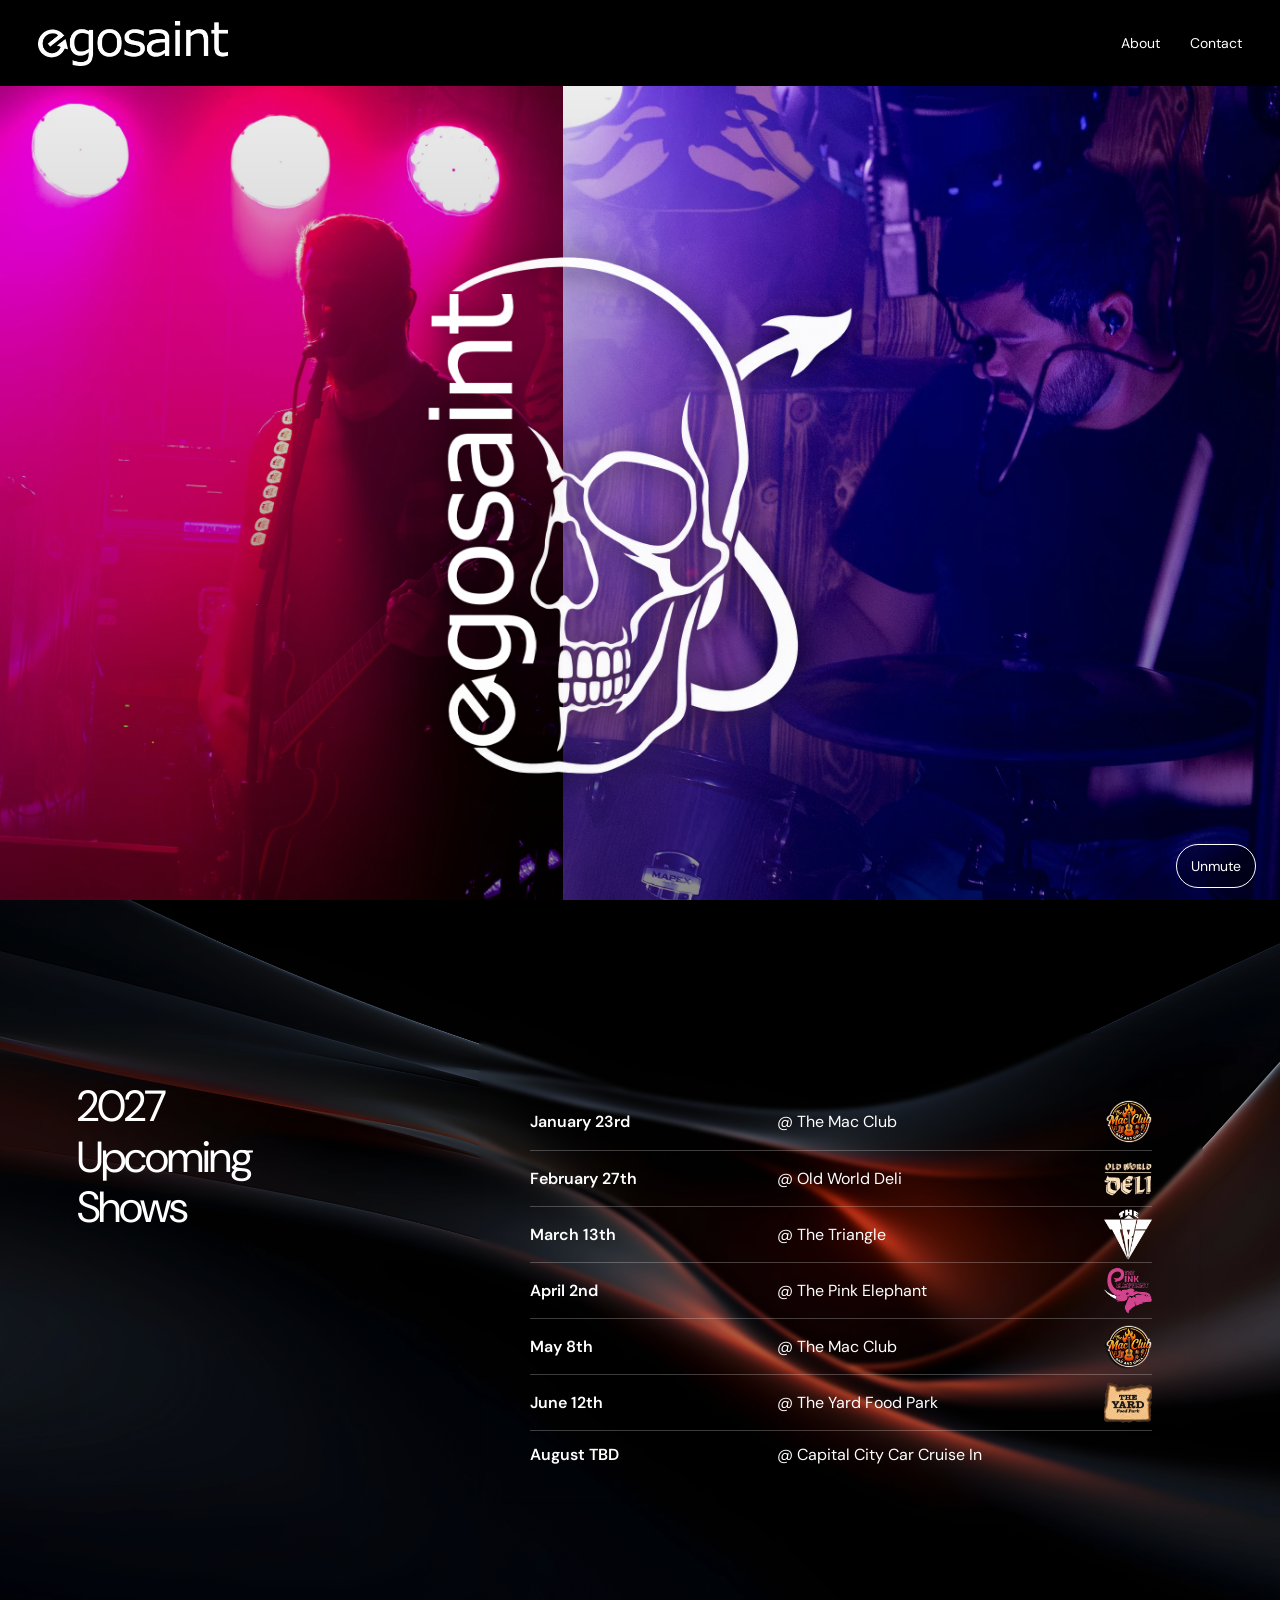
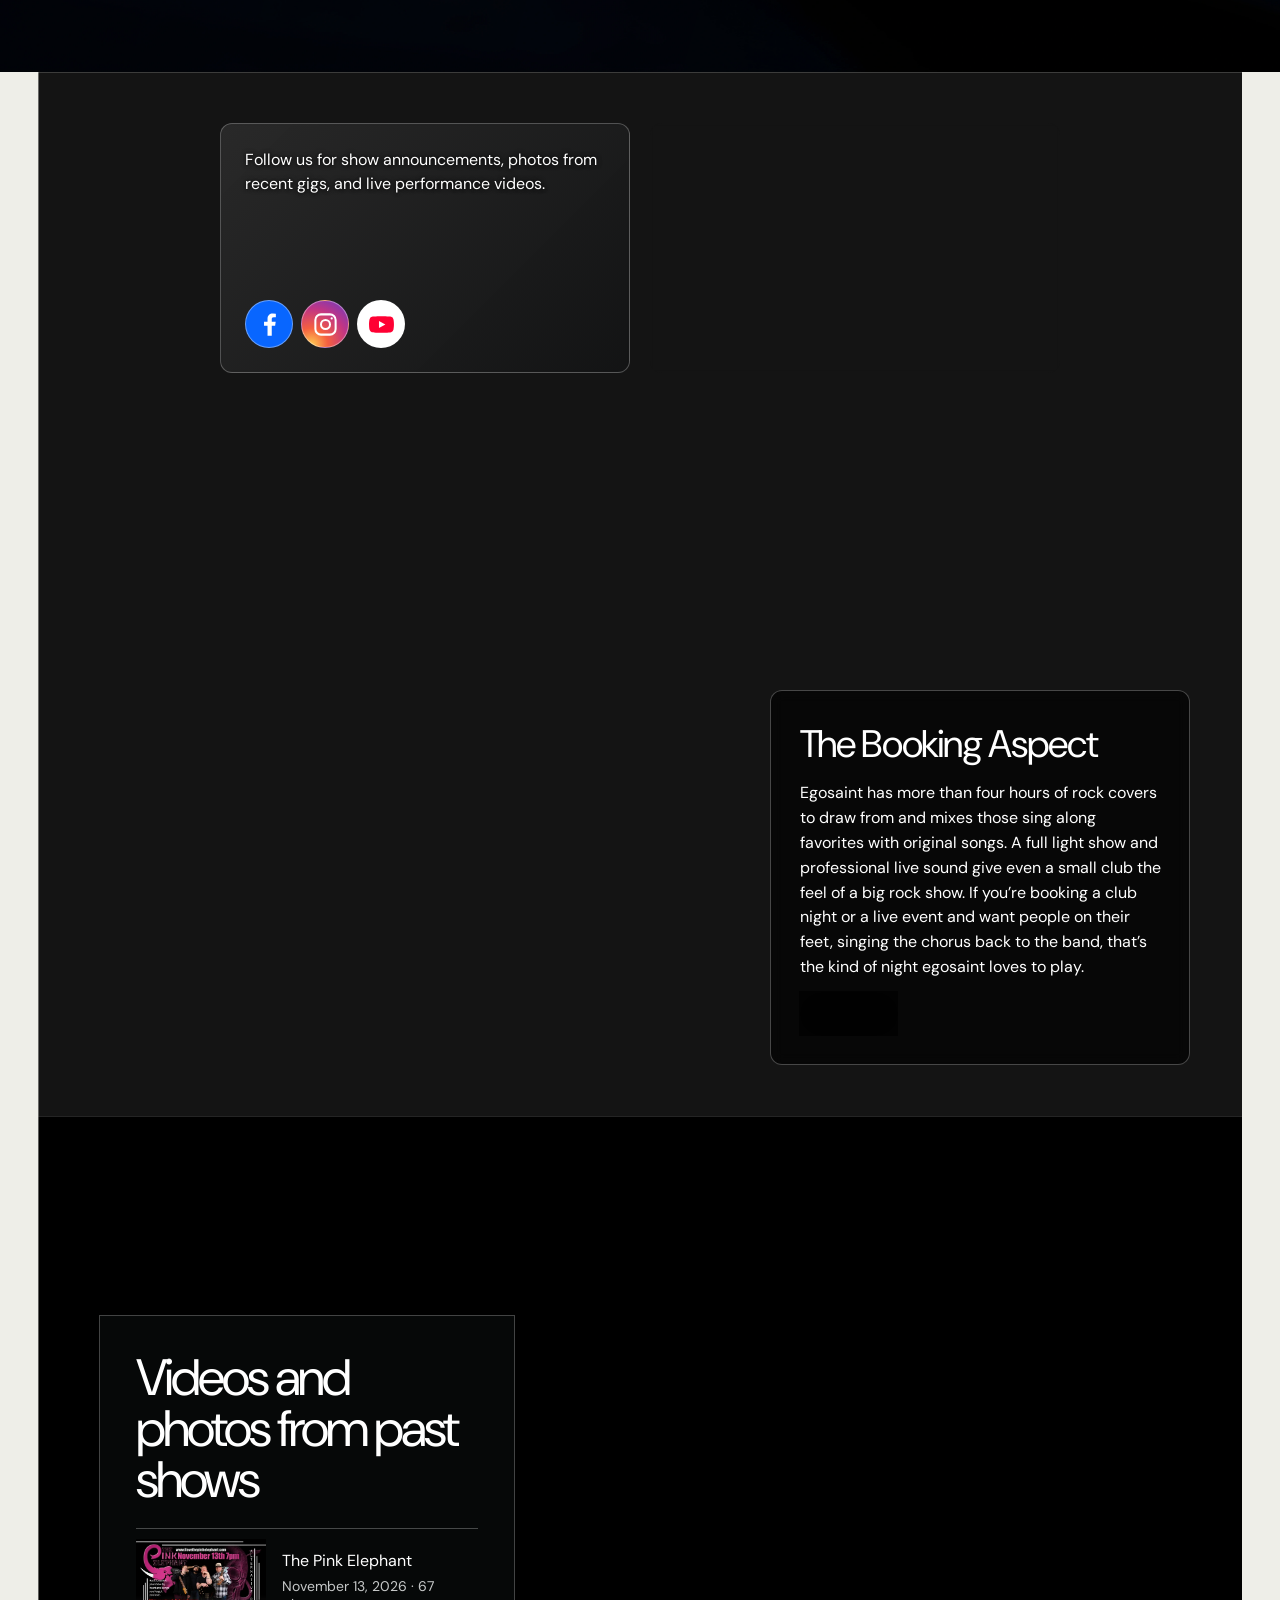
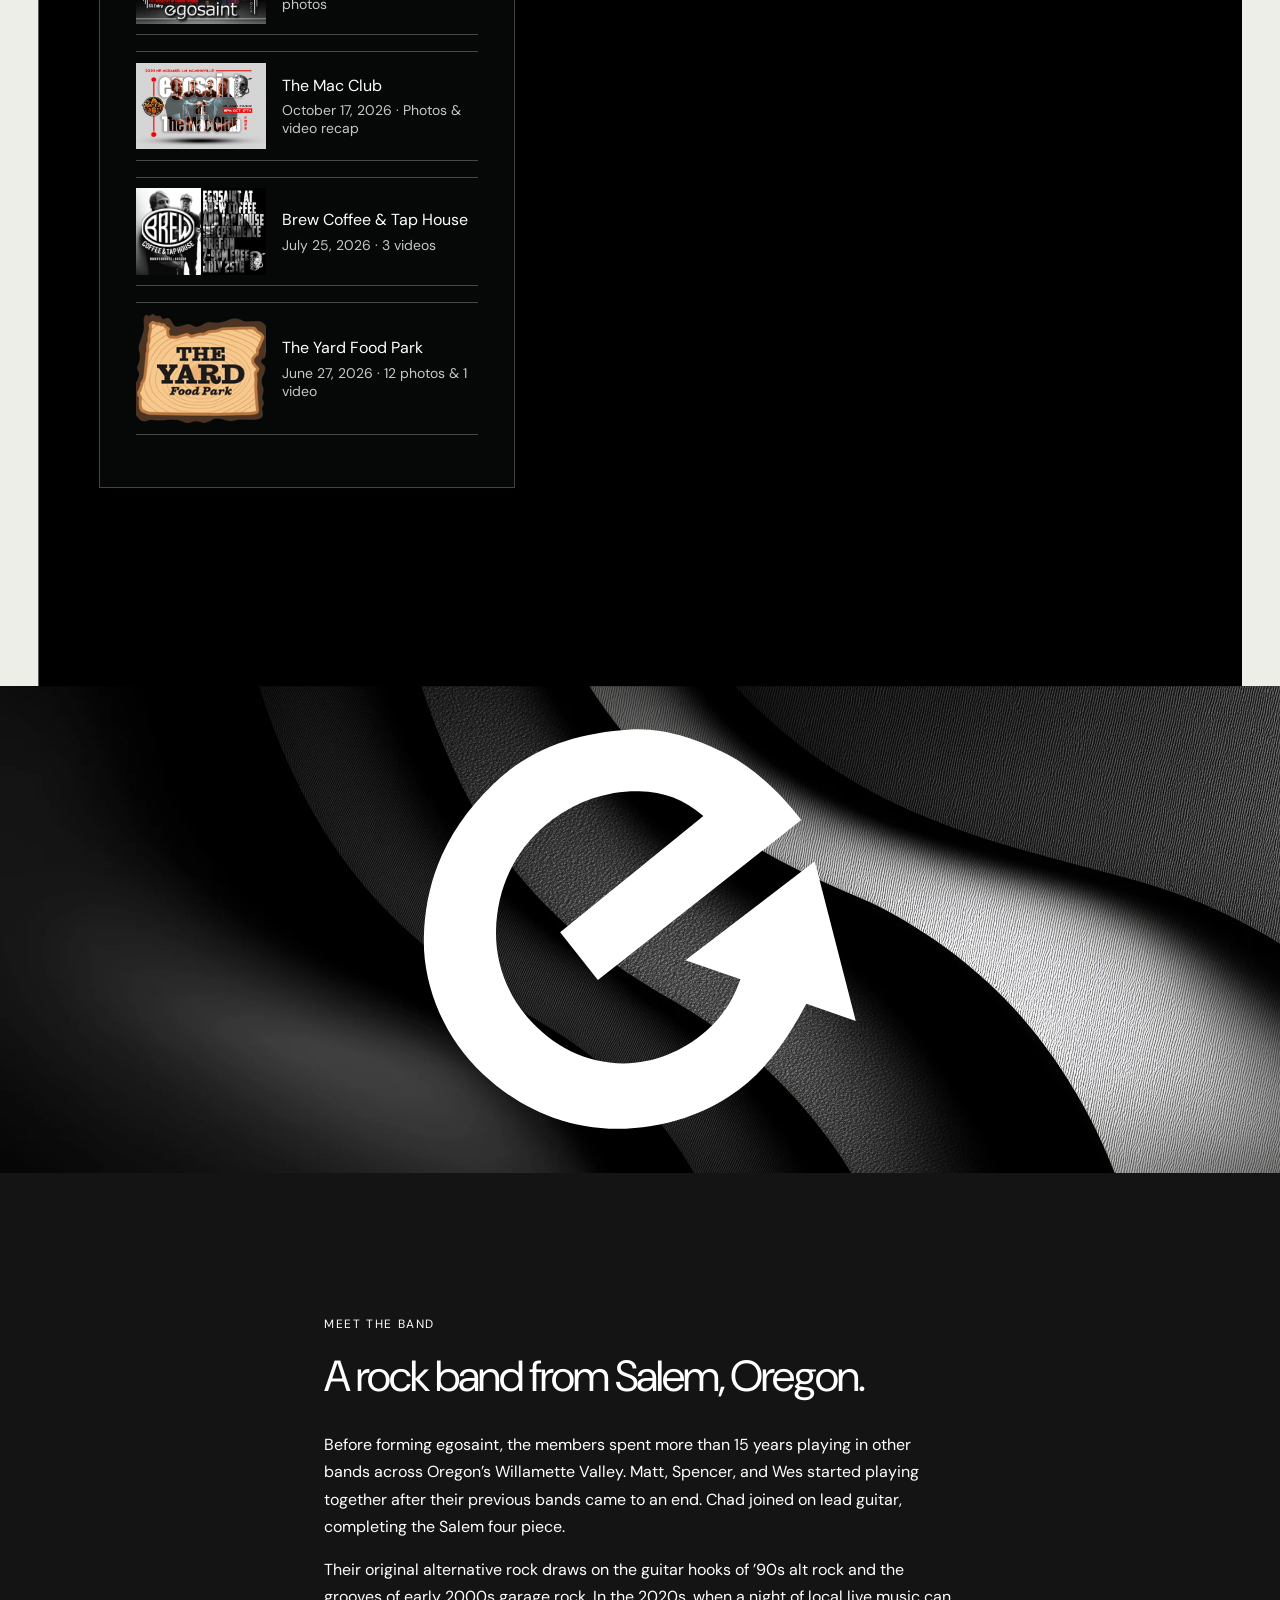
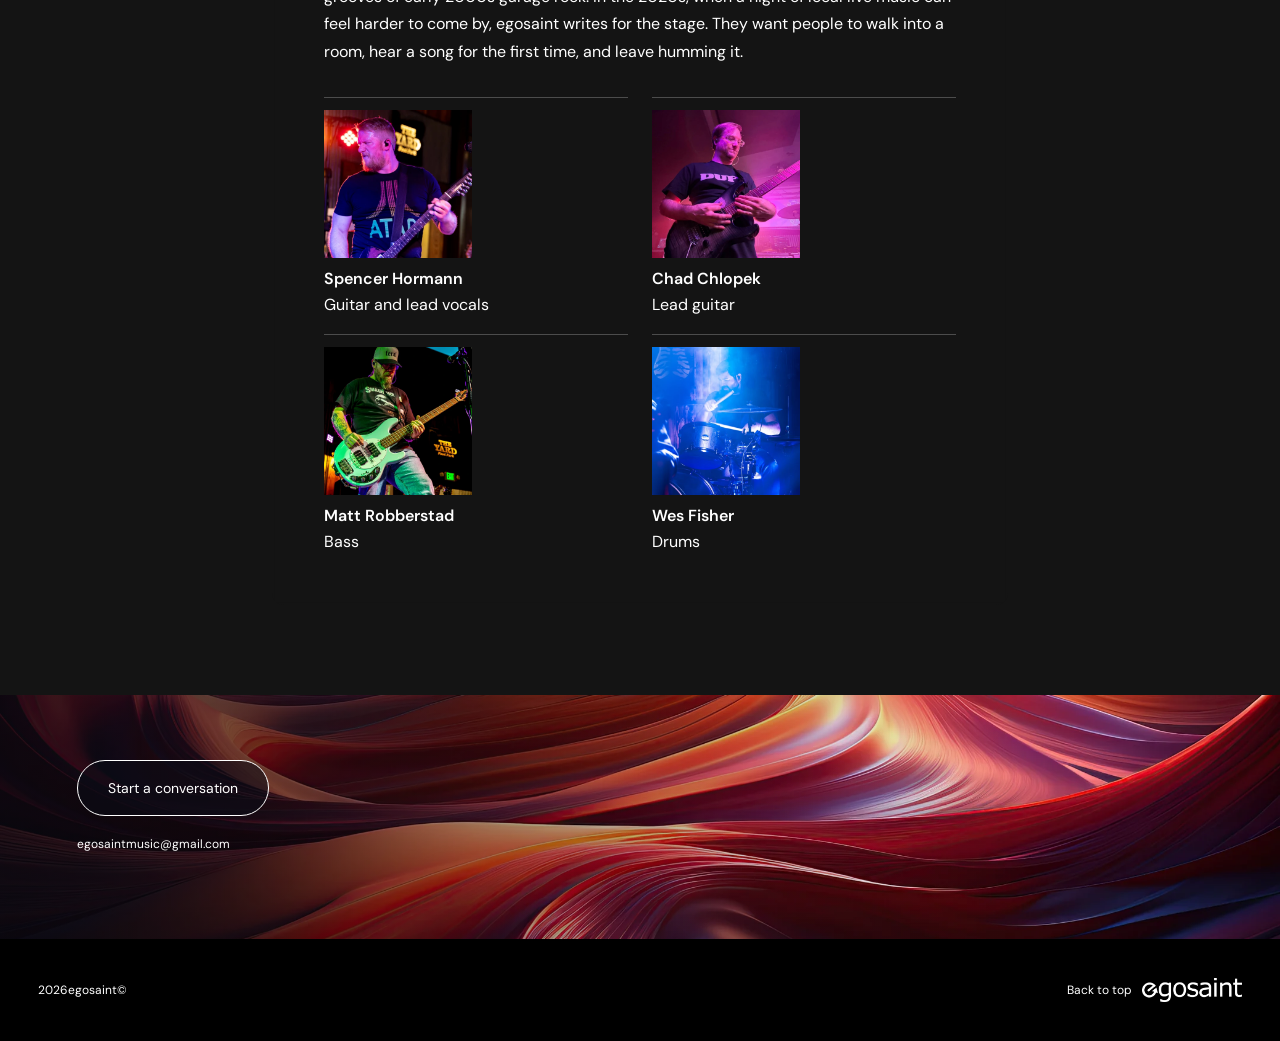
==== commit 8a5c70ba: "Use the egosaint name and band portrait for link previews and site icons" ====
--- a/index.html
+++ b/index.html
@@ -1,5 +1,31 @@
 <!doctype html>
-<html lang="en"><head><meta charset="UTF-8"><meta name="viewport" content="width=device-width,initial-scale=1"><meta name="description" content="egosaint — an exploration of image, object and atmosphere. Creative direction and photography portfolio concept."><meta name="theme-color" content="#eeeee8"><title>egosaint — Image & Direction</title><link rel="stylesheet" href="style.css?v=local-fonts"><link rel="stylesheet" href="montage.css"><link rel="stylesheet" href="scroll-motion.css?v=emblem-black-waves"></head>
+<html lang="en">
+<head>
+  <meta charset="UTF-8">
+  <meta name="viewport" content="width=device-width,initial-scale=1">
+  <title>egosaint</title>
+  <meta name="description" content="Official site of egosaint, a rock band from Salem, Oregon. Find upcoming shows, music, photos, and booking information.">
+  <meta name="theme-color" content="#eeeee8">
+  <link rel="canonical" href="https://egosaint.com/">
+  <meta property="og:type" content="website">
+  <meta property="og:site_name" content="egosaint">
+  <meta property="og:title" content="egosaint">
+  <meta property="og:url" content="https://egosaint.com/">
+  <meta property="og:image" content="https://egosaint.com/images/egosaint-share.jpg">
+  <meta property="og:image:type" content="image/jpeg">
+  <meta property="og:image:width" content="1200">
+  <meta property="og:image:height" content="630">
+  <meta property="og:image:alt" content="Black-and-white portrait of the four members of egosaint">
+  <meta name="twitter:card" content="summary_large_image">
+  <meta name="twitter:title" content="egosaint">
+  <meta name="twitter:image" content="https://egosaint.com/images/egosaint-share.jpg">
+  <meta name="twitter:image:alt" content="Black-and-white portrait of the four members of egosaint">
+  <link rel="icon" href="/favicon.ico?v=band" sizes="32x32">
+  <link rel="apple-touch-icon" href="/images/egosaint-icon.png" sizes="180x180">
+  <link rel="stylesheet" href="style.css?v=local-fonts">
+  <link rel="stylesheet" href="montage.css">
+  <link rel="stylesheet" href="scroll-motion.css?v=emblem-black-waves">
+</head>
 <body>
 <header>
   <a class="wordmark" href="#" aria-label="egosaint home" data-reveal="left">
